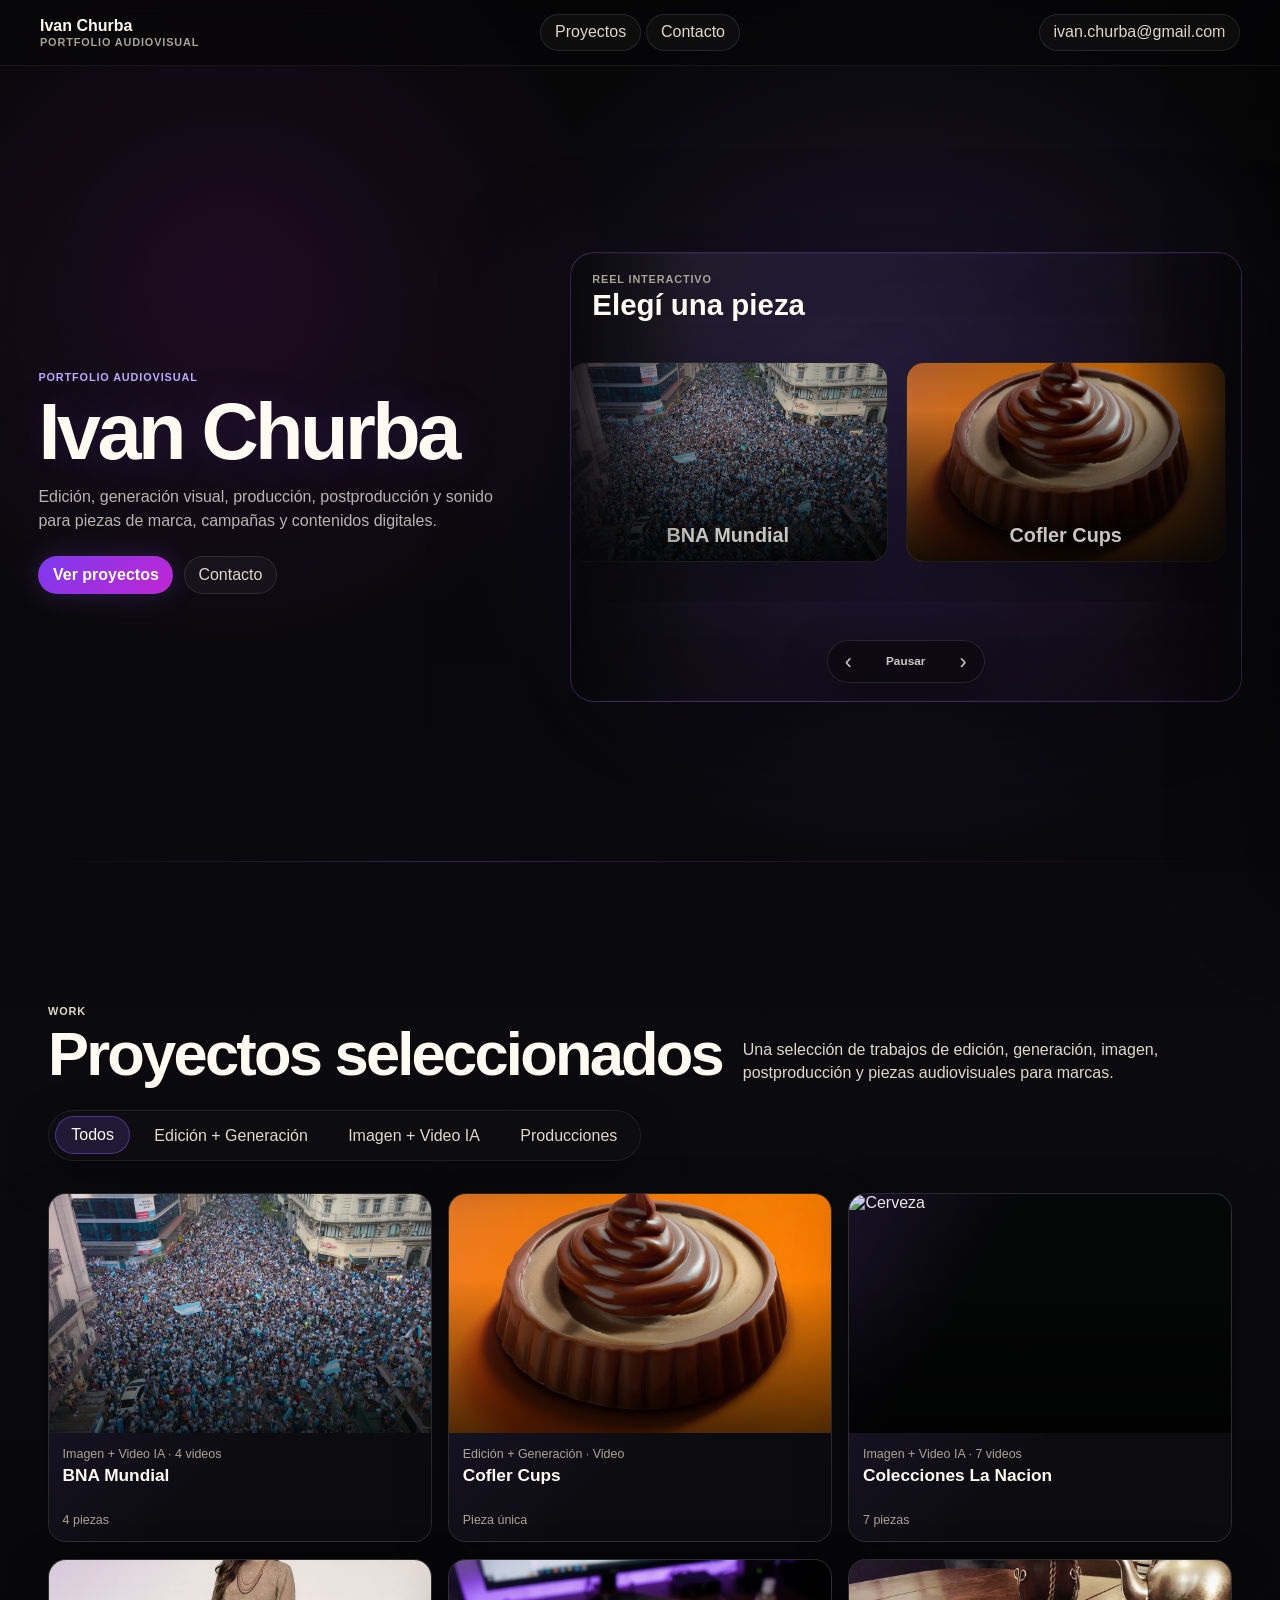
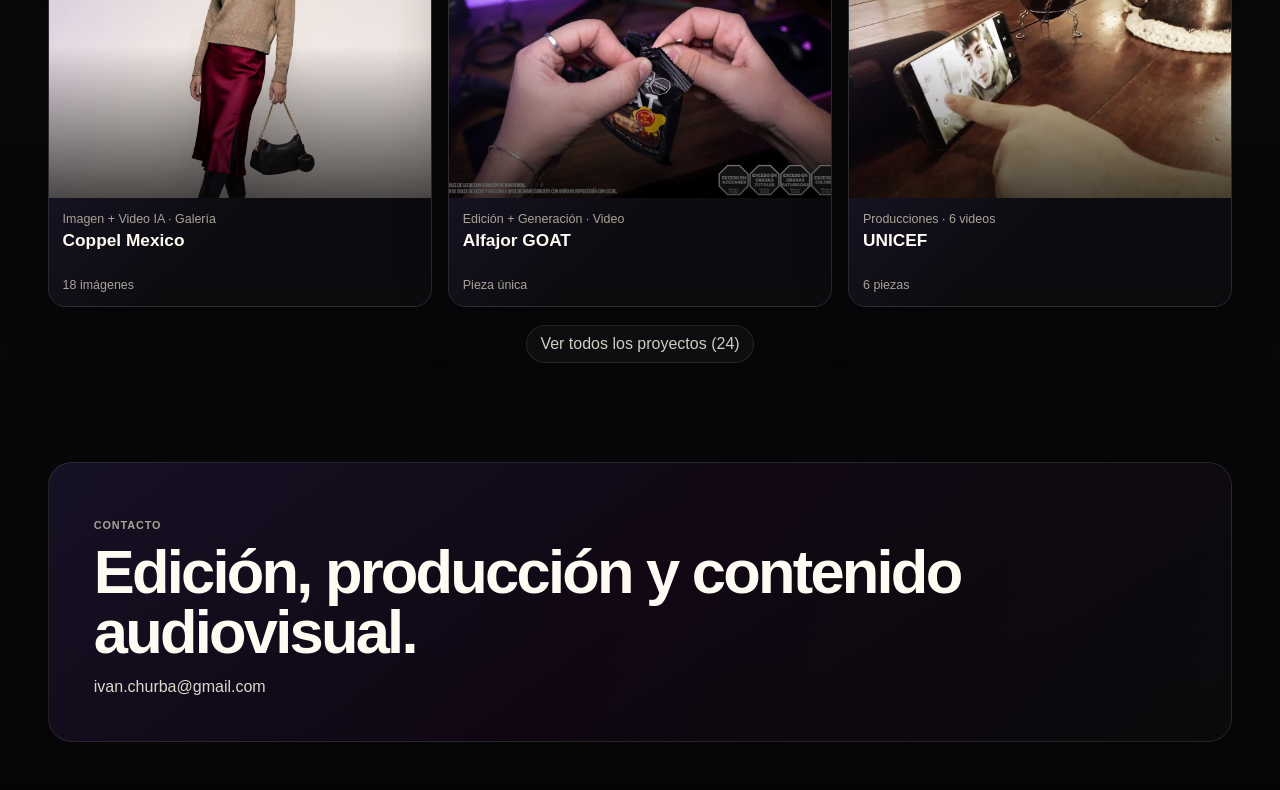
==== index.html @ 3c0e11bd "Publish redesigned portfolio v2" ====
<!doctype html>
<html lang="es">
  <head>
    <meta charset="utf-8">
    <meta name="viewport" content="width=device-width, initial-scale=1">
    <title>Ivan Churba | Portfolio Audiovisual V2</title>
    <meta name="description" content="Portfolio audiovisual de Ivan Churba: edición, generación visual, producción, postproducción, sonido y contenido para marcas.">
    <meta name="robots" content="noindex, nofollow">
    <link rel="stylesheet" href="styles.css?v=20260624-v2-published-01">
  </head>
  <body data-page="home">
    <header class="site-header home-header">
      <a class="brand" href="index.html" aria-label="Inicio">
        <span>Ivan Churba</span>
        <small>Portfolio audiovisual</small>
      </a>
      <nav class="top-nav" aria-label="Navegacion principal">
        <a href="#work">Proyectos</a>
        <a href="#contacto">Contacto</a>
      </nav>
      <a class="mail-link" href="mailto:ivan.churba@gmail.com">ivan.churba@gmail.com</a>
    </header>

    <main>
      <section class="home-hero">
        <div class="hero-copy reveal">
          <p class="eyebrow">Portfolio audiovisual</p>
          <h1>Ivan Churba</h1>
          <p class="hero-lead">Edición, generación visual, producción, postproducción y sonido para piezas de marca, campañas y contenidos digitales.</p>
          <div class="hero-actions">
            <a class="button primary" href="#work">Ver proyectos</a>
            <a class="button secondary" href="mailto:ivan.churba@gmail.com">Contacto</a>
          </div>
        </div>

        <div class="hero-montage reveal" aria-label="Reel interactivo de proyectos">
          <div class="montage-track" id="heroMontage">
            <div class="montage-viewport" aria-label="Proyectos destacados">
              <div class="montage-strip">
                <div class="montage-set">
                  <button class="montage-item" data-open-project="generacion-imagen-video-ia-bna-mundial">
                    <img class="montage-image" src="assets/posters/a-generacion-bna-bna-mundial-promo-generico-30-seg-16x9.jpg" alt="BNA Mundial" loading="eager">
                    <strong>BNA Mundial</strong>
                  </button>
                  <button class="montage-item" data-open-project="edicion-generacion-ia-cofler-cups">
                    <img class="montage-image" src="assets/posters/a-generacion-y-edicion-cofler-cups-cofler-cups-final-musica-1.jpg" alt="Cofler Cups" loading="eager">
                    <strong>Cofler Cups</strong>
                  </button>
                  <button class="montage-item" data-open-project="generacion-imagen-video-ia-colecciones-la-nacion">
                    <img class="montage-image" src="assets/posters/youtube/youtube-colecciones-la-nacion-cerveza.jpg" alt="Colecciones La Nación" loading="eager">
                    <strong>Colecciones La Nación</strong>
                  </button>
                  <button class="montage-item" data-open-project="generacion-imagen-video-ia-coppel-mexico">
                    <img class="montage-image" src="assets/media/optimized/02-generacion-imagenes-ia/coppel-mexico/webp/1-moda-joven-56-vino.webp" alt="Coppel México" loading="eager">
                    <strong>Coppel México</strong>
                  </button>
                  <button class="montage-item" data-open-project="edicion-generacion-ia-alfajor-goat">
                    <img class="montage-image" src="assets/posters/a-generacion-y-edicion-alfajor-goat-10-segundos-goat-10-seg-16-9.jpg" alt="Alfajor GOAT" loading="eager">
                    <strong>Alfajor GOAT</strong>
                  </button>
                  <button class="montage-item" data-open-project="producciones-unicef">
                    <img class="montage-image" src="assets/posters/new-projects/unicef-tiago-bhavi-1.jpg" alt="UNICEF" loading="eager">
                    <strong>UNICEF</strong>
                  </button>
                </div>
                <div class="montage-set" aria-hidden="true">
                  <button class="montage-item" data-open-project="generacion-imagen-video-ia-bna-mundial">
                    <img class="montage-image" src="assets/posters/a-generacion-bna-bna-mundial-promo-generico-30-seg-16x9.jpg" alt="BNA Mundial" loading="eager">
                    <strong>BNA Mundial</strong>
                  </button>
                  <button class="montage-item" data-open-project="edicion-generacion-ia-cofler-cups">
                    <img class="montage-image" src="assets/posters/a-generacion-y-edicion-cofler-cups-cofler-cups-final-musica-1.jpg" alt="Cofler Cups" loading="eager">
                    <strong>Cofler Cups</strong>
                  </button>
                  <button class="montage-item" data-open-project="generacion-imagen-video-ia-colecciones-la-nacion">
                    <img class="montage-image" src="assets/posters/youtube/youtube-colecciones-la-nacion-cerveza.jpg" alt="Colecciones La Nación" loading="eager">
                    <strong>Colecciones La Nación</strong>
                  </button>
                  <button class="montage-item" data-open-project="generacion-imagen-video-ia-coppel-mexico">
                    <img class="montage-image" src="assets/media/optimized/02-generacion-imagenes-ia/coppel-mexico/webp/1-moda-joven-56-vino.webp" alt="Coppel México" loading="eager">
                    <strong>Coppel México</strong>
                  </button>
                  <button class="montage-item" data-open-project="edicion-generacion-ia-alfajor-goat">
                    <img class="montage-image" src="assets/posters/a-generacion-y-edicion-alfajor-goat-10-segundos-goat-10-seg-16-9.jpg" alt="Alfajor GOAT" loading="eager">
                    <strong>Alfajor GOAT</strong>
                  </button>
                  <button class="montage-item" data-open-project="producciones-unicef">
                    <img class="montage-image" src="assets/posters/new-projects/unicef-tiago-bhavi-1.jpg" alt="UNICEF" loading="eager">
                    <strong>UNICEF</strong>
                  </button>
                </div>
              </div>
            </div>
          </div>
          <div class="montage-caption">
            <span>Reel interactivo</span>
            <strong>Elegí una pieza</strong>
          </div>
          <div class="reel-control-bar" aria-label="Controles de reel">
            <button class="reel-control reel-control-icon" type="button" data-reel-action="prev" aria-label="Proyecto anterior">‹</button>
            <button class="reel-control reel-control-toggle" type="button" data-reel-action="toggle">Pausar</button>
            <button class="reel-control reel-control-icon" type="button" data-reel-action="next" aria-label="Proyecto siguiente">›</button>
          </div>
        </div>
      </section>

      <section class="work-section" id="work">
        <div class="work-heading reveal">
          <div>
            <p class="eyebrow">Work</p>
            <h2>Proyectos seleccionados</h2>
          </div>
          <p>Una selección de trabajos de edición, generación, imagen, postproducción y piezas audiovisuales para marcas.</p>
        </div>

        <div class="work-filters reveal" id="workFilters" aria-label="Filtros de proyectos"></div>
        <div class="work-grid" id="workGrid"></div>
      </section>

      <section class="contact-section reveal" id="contacto">
        <p class="eyebrow">Contacto</p>
        <h2>Edición, producción y contenido audiovisual.</h2>
        <a href="mailto:ivan.churba@gmail.com">ivan.churba@gmail.com</a>
      </section>
    </main>

    <aside class="project-drawer" id="projectDrawer" aria-hidden="true">
      <button class="drawer-scrim" data-close-project aria-label="Cerrar detalle"></button>
      <section class="drawer-panel" role="dialog" aria-modal="true" aria-labelledby="drawerTitle">
        <button class="drawer-close" data-close-project aria-label="Cerrar">Cerrar</button>
        <div class="drawer-body" id="drawerBody"></div>
      </section>
    </aside>

    <script src="data/site-data.js?v=20260624-v2-published-01"></script>
    <script src="app.js?v=20260624-v2-published-01"></script>
  </body>
</html>
---- styles.css ----
:root {
  color-scheme: dark;
  --bg: #070808;
  --surface: #101112;
  --surface-2: #17191a;
  --ink: #f4f0e8;
  --soft: #c9c3b8;
  --muted: #85827b;
  --line: rgba(244, 240, 232, 0.12);
  --accent: var(--page-accent, #8b5cf6);
  --accent-2: #c026d3;
  --shadow: 0 22px 70px rgba(0, 0, 0, 0.35);
}

* {
  box-sizing: border-box;
}

html {
  scroll-behavior: smooth;
}

body {
  margin: 0;
  min-width: 320px;
  color: var(--ink);
  background: var(--bg);
  font-family: ui-sans-serif, -apple-system, BlinkMacSystemFont, "Inter", "Helvetica Neue", Arial, sans-serif;
  letter-spacing: 0;
}

body::before {
  content: "";
  position: fixed;
  inset: 0;
  pointer-events: none;
  background:
    linear-gradient(90deg, rgba(255,255,255,0.025) 1px, transparent 1px),
    linear-gradient(rgba(255,255,255,0.018) 1px, transparent 1px);
  background-size: 72px 72px;
  opacity: 0.45;
  mask-image: linear-gradient(180deg, #000, transparent 58%);
}

a {
  color: inherit;
  text-decoration: none;
}

button {
  color: inherit;
  font: inherit;
}

.site-header {
  position: sticky;
  top: 0;
  z-index: 20;
  display: grid;
  grid-template-columns: minmax(10rem, 1fr) auto auto;
  gap: 1rem;
  align-items: center;
  padding: 0.85rem clamp(1rem, 4vw, 2.5rem);
  border-bottom: 1px solid var(--line);
  background: rgba(7, 8, 8, 0.86);
  backdrop-filter: blur(18px);
}

.brand {
  display: grid;
  gap: 0.08rem;
}

.brand span {
  font-size: 1rem;
  font-weight: 750;
}

.brand small,
.eyebrow {
  color: var(--muted);
  font-size: 0.68rem;
  font-weight: 750;
  letter-spacing: 0.08em;
  text-transform: uppercase;
}

.top-nav {
  display: flex;
  gap: 0.35rem;
}

.top-nav a,
.mail-link,
.button,
.text-button,
.carousel-nav,
.carousel-fullscreen {
  min-height: 2.25rem;
  display: inline-flex;
  align-items: center;
  justify-content: center;
  border: 1px solid var(--line);
  border-radius: 999px;
  padding: 0.55rem 0.85rem;
  color: var(--soft);
  background: rgba(255,255,255,0.025);
  cursor: pointer;
  transition: transform 180ms ease, border-color 180ms ease, color 180ms ease, background 180ms ease;
}

.top-nav a:hover,
.top-nav a[aria-current="page"],
.mail-link:hover,
.button:hover,
.text-button:hover,
.carousel-nav:hover,
.carousel-fullscreen:hover {
  transform: translateY(-1px);
  color: var(--ink);
  border-color: color-mix(in srgb, var(--accent), white 8%);
  background: rgba(255,255,255,0.06);
}

.button.primary {
  color: #07100d;
  border-color: transparent;
  background: var(--accent);
  font-weight: 800;
}

.text-button.muted {
  color: var(--muted);
}

.landing {
  display: grid;
  grid-template-columns: minmax(18rem, 0.72fr) minmax(20rem, 1fr);
  gap: 1rem;
  padding: clamp(1rem, 3vw, 2.25rem) clamp(1rem, 4vw, 2.5rem);
}

.landing-copy,
.reel-card {
  border: 1px solid var(--line);
  border-radius: 8px;
  background: rgba(16, 17, 18, 0.88);
  box-shadow: var(--shadow);
}

.landing-copy {
  display: grid;
  align-content: center;
  min-height: 21rem;
  padding: clamp(1.2rem, 3vw, 2rem);
}

.landing h1 {
  margin: 0.25rem 0 0.7rem;
  font-size: clamp(2rem, 3.6vw, 3.55rem);
  line-height: 1;
  font-weight: 820;
}

.lead {
  max-width: 28rem;
  margin: 0;
  color: var(--soft);
  font-size: 1.02rem;
  line-height: 1.5;
}

.landing-actions {
  display: flex;
  flex-wrap: wrap;
  gap: 0.6rem;
  margin-top: 1.35rem;
}

.reel-card {
  overflow: hidden;
}

.reel-placeholder {
  position: relative;
  min-height: 17rem;
  display: grid;
  place-items: center;
  background:
    linear-gradient(135deg, rgba(139,92,246,0.18), transparent 42%),
    linear-gradient(315deg, rgba(255,255,255,0.08), transparent 48%),
    #0d0f0f;
}

.reel-placeholder::after {
  content: "";
  width: 4.8rem;
  height: 4.8rem;
  border: 1px solid rgba(244,240,232,0.28);
  border-radius: 999px;
}

.reel-placeholder span,
.reel-placeholder strong {
  position: absolute;
  z-index: 1;
}

.reel-placeholder span {
  top: 1rem;
  left: 1rem;
  color: var(--muted);
  font-size: 0.72rem;
  font-weight: 800;
  text-transform: uppercase;
}

.reel-placeholder strong {
  left: 1rem;
  bottom: 1rem;
  font-size: clamp(1.35rem, 2.4vw, 2rem);
}

.reel-card p {
  margin: 0;
  padding: 0.9rem 1rem;
  color: var(--soft);
  line-height: 1.45;
}

.section-band,
.section-page {
  padding: clamp(1rem, 3vw, 2.5rem) clamp(1rem, 4vw, 2.5rem);
}

.section-intro,
.section-hero,
.gallery-hero {
  display: grid;
  grid-template-columns: minmax(0, 0.75fr) minmax(16rem, 0.45fr);
  gap: 1.2rem;
  align-items: end;
  margin-bottom: 1rem;
}

.section-intro h2,
.section-hero h1,
.gallery-hero h1 {
  margin: 0.2rem 0 0;
  font-size: clamp(1.55rem, 2.4vw, 2.35rem);
  line-height: 1;
  font-weight: 780;
}

.section-hero p,
.gallery-hero p {
  color: var(--soft);
  line-height: 1.45;
}

.section-cards {
  display: grid;
  grid-template-columns: repeat(2, minmax(0, 1fr));
  gap: 0.9rem;
}

.section-card {
  min-height: 15rem;
  height: clamp(15rem, 21vw, 17.5rem);
  display: grid;
  grid-template-columns: minmax(13rem, 0.48fr) minmax(0, 0.52fr);
  border: 1px solid var(--line);
  border-radius: 8px;
  overflow: hidden;
  background: var(--surface);
  box-shadow: var(--shadow);
  transition: transform 220ms ease, border-color 220ms ease;
}

.section-card:hover {
  transform: translateY(-4px);
  border-color: var(--accent);
}

.section-thumb {
  position: relative;
  min-height: 100%;
  overflow: hidden;
  background: var(--surface-2);
}

.section-thumb::after,
.project-cover::after {
  content: "";
  position: absolute;
  inset: 0;
  pointer-events: none;
  background: linear-gradient(90deg, transparent 60%, rgba(0,0,0,0.35));
}

.section-media,
.project-media,
.gallery-image,
.carousel-image,
.video-poster-image {
  width: 100%;
  height: 100%;
  display: block;
  object-fit: cover;
}

.section-card-copy {
  display: grid;
  align-content: center;
  gap: 0.65rem;
  min-width: 0;
  padding: clamp(1rem, 2.4vw, 1.65rem);
}

.section-card h3 {
  margin: 0;
  font-size: clamp(1.12rem, 1.7vw, 1.72rem);
  line-height: 1.08;
  font-weight: 780;
}

.section-card-copy span,
.projects-toolbar {
  color: var(--muted);
}

.back-link {
  display: inline-flex;
  margin-bottom: 1.3rem;
  color: var(--muted);
}

.back-link:hover {
  color: var(--ink);
}

.projects-grid {
  display: grid;
  grid-template-columns: repeat(auto-fit, minmax(28rem, 1fr));
  gap: 0.9rem;
}

.project-card {
  border: 1px solid var(--line);
  border-radius: 8px;
  overflow: hidden;
  background: rgba(16,17,18,0.92);
  transition: transform 220ms ease, border-color 220ms ease;
}

.project-card:hover,
.project-card.is-open {
  transform: translateY(-3px);
  border-color: var(--accent);
}

.project-cover {
  position: relative;
  width: 100%;
  aspect-ratio: 16 / 9;
  display: block;
  border: 0;
  padding: 0;
  overflow: hidden;
  background: #050606;
}

.video-cover::after {
  display: none;
}

.video-poster,
.project-video-poster,
.piece-video-poster,
.drawer-video-poster {
  position: relative;
  width: 100%;
  height: 100%;
  display: block;
  border: 0;
  padding: 0;
  overflow: hidden;
  background: #050606;
  cursor: pointer;
}

.drawer-video-poster.is-pending {
  cursor: default;
}

.video-poster::after,
.project-video-poster::after,
.piece-video-poster::after,
.drawer-video-poster::after {
  content: "";
  position: absolute;
  inset: 0;
  background: linear-gradient(180deg, transparent 42%, rgba(0,0,0,0.42));
  opacity: 0.78;
  transition: opacity 180ms ease;
}

.video-poster:hover::after,
.project-video-poster:hover::after,
.piece-video-poster:hover::after,
.drawer-video-poster:hover::after {
  opacity: 0.38;
}

.video-poster:hover .inline-play,
.project-video-poster:hover .inline-play,
.piece-video-poster:hover .inline-play,
.drawer-video-poster:hover .inline-play {
  transform: translate(-50%, -50%) scale(1.06);
  border-color: var(--accent);
}

.video-poster.is-pending,
.project-video-poster.is-pending,
.piece-video-poster.is-pending,
.drawer-video-poster.is-pending {
  cursor: default;
}

.video-poster.is-pending .inline-play,
.project-video-poster.is-pending .inline-play,
.piece-video-poster.is-pending .inline-play,
.drawer-video-poster.is-pending .inline-play {
  width: auto;
  min-width: 8.5rem;
  height: auto;
  padding: 0.72rem 1rem;
  border-color: rgba(139,92,246,0.58);
  background: rgba(18,12,30,0.78);
  color: var(--ink);
  font-size: 0.78rem;
  letter-spacing: 0;
}

.inline-play {
  position: absolute;
  left: 50%;
  top: 50%;
  z-index: 2;
  transform: translate(-50%, -50%);
  display: inline-flex;
  width: 4.2rem;
  height: 4.2rem;
  align-items: center;
  justify-content: center;
  border: 1px solid rgba(244,240,232,0.34);
  border-radius: 999px;
  color: var(--ink);
  background: rgba(0,0,0,0.48);
  font-size: 0.78rem;
  font-weight: 800;
  text-transform: uppercase;
}

.loaded-video {
  width: 100%;
  height: 100%;
  display: block;
  object-fit: contain;
  background: #050606;
}

.youtube-embed {
  position: relative;
  width: 100%;
  height: 100%;
  min-height: inherit;
  background: #050606;
}

.youtube-frame {
  width: 100%;
  height: 100%;
  display: block;
  border: 0;
  background: #050606;
}

.youtube-fallback {
  position: absolute;
  right: 0.75rem;
  bottom: 0.75rem;
  z-index: 2;
  display: inline-flex;
  align-items: center;
  justify-content: center;
  min-height: 2.35rem;
  padding: 0 0.85rem;
  border: 1px solid rgba(255, 255, 255, 0.22);
  border-radius: 999px;
  background: rgba(5, 6, 6, 0.74);
  color: var(--ink);
  font-size: 0.78rem;
  font-weight: 800;
  text-decoration: none;
  backdrop-filter: blur(12px);
  transition: transform 180ms ease, border-color 180ms ease, background 180ms ease;
}

.youtube-fallback:hover {
  transform: translateY(-1px);
  border-color: var(--accent);
  background: rgba(5, 6, 6, 0.9);
}

.project-content {
  display: grid;
  gap: 0.55rem;
  padding: 1rem;
}

.project-content h2 {
  margin: 0;
  font-size: clamp(1.2rem, 1.8vw, 1.65rem);
  line-height: 1.06;
  font-weight: 760;
}

.project-content p {
  margin: 0;
  color: var(--soft);
  line-height: 1.42;
}

.project-actions {
  display: flex;
  flex-wrap: wrap;
  gap: 0.55rem;
  align-items: center;
  margin-top: 0.2rem;
}

.micro-meta {
  color: var(--muted);
  font-size: 0.9rem;
}

.play-badge {
  position: absolute;
  right: 0.8rem;
  bottom: 0.8rem;
  z-index: 2;
  border: 1px solid rgba(244,240,232,0.22);
  border-radius: 999px;
  padding: 0.5rem 0.7rem;
  color: var(--ink);
  background: rgba(0,0,0,0.56);
}

.pieces-panel {
  border-top: 1px solid var(--line);
  padding: 0.75rem;
  animation: panelIn 220ms ease both;
}

.pieces-panel ul {
  display: grid;
  gap: 0.75rem;
  margin: 0;
  padding: 0;
  list-style: none;
}

.piece-row {
  display: grid;
  grid-template-columns: minmax(14rem, 0.7fr) minmax(0, 1fr);
  gap: 0.85rem;
  align-items: center;
  border: 1px solid rgba(244,240,232,0.09);
  border-radius: 8px;
  padding: 0.65rem;
  background: rgba(255,255,255,0.025);
}

.piece-video-wrap {
  aspect-ratio: 16 / 9;
  overflow: hidden;
  border-radius: 6px;
  background: #050606;
}

.piece-copy strong,
.piece-copy span {
  display: block;
}

.piece-copy span {
  color: var(--muted);
  margin-top: 0.2rem;
  font-size: 0.84rem;
}

.media-placeholder {
  width: 100%;
  height: 100%;
  display: grid;
  place-items: center;
  background: #151718;
}

.media-placeholder span {
  color: var(--muted);
}

.gallery-tools {
  display: flex;
  gap: 0.5rem;
  margin-bottom: 1rem;
}

.gallery-grid {
  display: grid;
  grid-template-columns: repeat(auto-fit, minmax(14rem, 1fr));
  gap: 0.85rem;
}

.gallery-tile {
  min-height: 17rem;
  display: grid;
  align-content: end;
  border: 1px solid var(--line);
  border-radius: 8px;
  padding: 0;
  overflow: hidden;
  position: relative;
  background: var(--surface-2);
  cursor: pointer;
}

.gallery-tile img,
.gallery-tile .media-placeholder {
  position: absolute;
  inset: 0;
}

.gallery-tile span {
  position: relative;
  z-index: 1;
  display: block;
  padding: 0.75rem;
  color: var(--ink);
  text-align: left;
  font-weight: 760;
  background: linear-gradient(180deg, transparent, rgba(0,0,0,0.76));
}

.carousel-view {
  display: grid;
  grid-template-columns: auto minmax(0, 1fr) auto;
  gap: 0.75rem;
  align-items: center;
}

.carousel-fullscreen {
  grid-column: 2;
  justify-self: center;
}

.carousel-view.is-fallback-fullscreen {
  position: fixed;
  inset: 0;
  z-index: 50;
  display: grid;
  grid-template-columns: auto minmax(0, 1fr) auto;
  align-items: center;
  gap: 0.7rem;
  padding: clamp(0.8rem, 2vw, 1.4rem);
  background: rgba(7, 8, 8, 0.96);
}

.carousel-view.is-fallback-fullscreen .carousel-frame {
  max-height: calc(100vh - 2rem);
  min-height: 0;
  align-self: stretch;
}

.carousel-view.is-fallback-fullscreen .carousel-image {
  max-height: calc(100vh - 5.5rem);
  object-fit: contain;
}

.carousel-view.is-fallback-fullscreen .carousel-fullscreen {
  position: fixed;
  right: 1rem;
  top: 1rem;
  z-index: 51;
}

.carousel-frame {
  margin: 0;
  border: 1px solid var(--line);
  border-radius: 8px;
  overflow: hidden;
  background: #050606;
}

.carousel-image {
  max-height: 72vh;
  object-fit: contain;
  background: #050606;
}

.carousel-frame:fullscreen {
  display: grid;
  align-content: center;
  padding: 1rem;
  background: #070808;
}

.carousel-frame:fullscreen .carousel-image {
  max-height: calc(100vh - 5rem);
  object-fit: contain;
}

.carousel-frame figcaption {
  display: flex;
  justify-content: space-between;
  gap: 1rem;
  padding: 0.8rem;
  color: var(--soft);
}

.carousel-frame figcaption span:last-child {
  color: var(--muted);
}

.carousel-frame:fullscreen {
  width: 100vw;
  height: 100vh;
  display: grid;
  grid-template-rows: minmax(0, 1fr) auto;
}

.carousel-frame:fullscreen .carousel-image {
  width: 100%;
  height: 100%;
  max-height: none;
}

.reveal {
  opacity: 0;
  transform: translateY(12px);
}

.reveal.is-visible {
  opacity: 1;
  transform: translateY(0);
  transition: opacity 460ms ease, transform 460ms ease;
}

@keyframes panelIn {
  from { opacity: 0; transform: translateY(-6px); }
  to { opacity: 1; transform: translateY(0); }
}

@media (max-width: 920px) {
  .site-header {
    grid-template-columns: 1fr auto;
  }

  .top-nav {
    grid-column: 1 / -1;
    overflow-x: auto;
  }

  .landing,
  .section-hero,
  .gallery-hero,
  .section-intro,
  .carousel-view {
    grid-template-columns: 1fr;
  }

  .section-cards {
    grid-template-columns: 1fr;
  }

  .section-card {
    min-height: 13.5rem;
  }

  .projects-grid {
    grid-template-columns: 1fr;
  }

  .carousel-fullscreen {
    grid-column: 1;
  }
}

@media (max-width: 560px) {
  .site-header,
  .landing,
  .section-band,
  .section-page {
    padding-inline: 0.85rem;
  }

  .mail-link,
  .button,
  .text-button {
    width: 100%;
  }

  .landing h1 {
    font-size: clamp(2rem, 10vw, 3rem);
  }

  .section-card {
    grid-template-columns: 1fr;
  }

  .section-thumb {
    min-height: 10rem;
  }

  .piece-row {
    grid-template-columns: 1fr;
  }
}

/* Cinematic one-page home */
body[data-page="home"] {
  --bg: #090a0a;
  --surface: #111313;
  --surface-2: #191b1b;
  --ink: #fffaf2;
  --soft: #ded8cc;
  --muted: #aaa397;
  --line: rgba(246, 242, 234, 0.105);
  --accent: #8b5cf6;
  --accent-2: #c026d3;
  background:
    radial-gradient(circle at 82% 8%, rgba(139, 92, 246, 0.2), transparent 28rem),
    radial-gradient(circle at 12% 24%, rgba(192, 38, 211, 0.12), transparent 24rem),
    radial-gradient(circle at 52% 86%, rgba(255, 250, 242, 0.045), transparent 22rem),
    #090a0a;
}

body[data-page="home"]::before {
  opacity: 0.18;
  mask-image: linear-gradient(180deg, #000, transparent 72%);
}

body.drawer-open {
  overflow: hidden;
}

.home-header {
  grid-template-columns: minmax(10rem, 1fr) auto minmax(10rem, 1fr);
  border-bottom-color: rgba(246, 242, 234, 0.08);
  background: rgba(9, 10, 10, 0.76);
}

.home-header .mail-link {
  justify-self: end;
}

.home-hero {
  position: relative;
  min-height: calc(100svh - 4.2rem);
  display: grid;
  grid-template-columns: minmax(18rem, 0.42fr) minmax(32rem, 0.58fr);
  gap: clamp(1.5rem, 4vw, 4rem);
  align-items: center;
  padding: clamp(1.2rem, 3vw, 2.2rem) clamp(1rem, 3vw, 2.6rem) clamp(1.5rem, 3.2vw, 2.6rem);
}

.home-hero::before {
  content: "";
  position: absolute;
  inset: 4.2rem 0 auto;
  height: 1px;
  background: linear-gradient(90deg, transparent, rgba(139, 92, 246, 0.55), rgba(192, 38, 211, 0.28), transparent);
}

.hero-copy {
  max-width: 35rem;
}

.hero-copy h1 {
  margin: 0.35rem 0 0.85rem;
  font-size: clamp(2.25rem, 5.4vw, 5.25rem);
  line-height: 0.95;
  font-weight: 820;
  color: var(--ink);
  text-shadow: 0 0 44px rgba(139, 92, 246, 0.18);
}

.hero-lead {
  max-width: 31rem;
  margin: 0;
  color: var(--soft);
  font-size: clamp(1rem, 1.45vw, 1.22rem);
  line-height: 1.48;
}

.hero-actions {
  display: flex;
  flex-wrap: wrap;
  gap: 0.65rem;
  margin-top: 1.5rem;
}

.hero-montage {
  position: relative;
  height: clamp(27rem, 58vh, 40rem);
  min-height: 0;
  border: 1px solid rgba(139, 92, 246, 0.22);
  border-radius: 18px;
  overflow: hidden;
  background:
    radial-gradient(circle at 50% 42%, rgba(139,92,246,0.18), transparent 21rem),
    radial-gradient(circle at 72% 36%, rgba(192,38,211,0.14), transparent 17rem),
    linear-gradient(180deg, rgba(255,255,255,0.055), rgba(255,255,255,0.018));
  box-shadow: 0 28px 90px rgba(0, 0, 0, 0.5), inset 0 0 80px rgba(139,92,246,0.06);
  perspective: 1400px;
  touch-action: pan-y;
}

.hero-montage::before,
.hero-montage::after {
  content: "";
  position: absolute;
  inset: 0;
  z-index: 2;
  pointer-events: none;
}

.hero-montage::before {
  background:
    linear-gradient(90deg, rgba(9,10,10,0.66), transparent 24%, transparent 76%, rgba(9,10,10,0.7)),
    linear-gradient(180deg, rgba(9,10,10,0.2), transparent 18%, transparent 72%, rgba(9,10,10,0.52));
}

.hero-montage::after {
  border: 1px solid rgba(255,255,255,0.04);
  border-radius: inherit;
}

.montage-track {
  position: absolute;
  inset: 3.2rem 4.8rem 4.75rem;
  transform-style: preserve-3d;
}

.montage-item {
  position: absolute;
  left: 50%;
  top: 50%;
  width: clamp(19rem, 34vw, 31rem);
  aspect-ratio: 16 / 10;
  min-width: 0;
  border: 1px solid rgba(246, 242, 234, 0.13);
  border-radius: 12px;
  padding: 0;
  overflow: hidden;
  background: var(--surface-2);
  cursor: pointer;
  opacity: 0;
  pointer-events: none;
  box-shadow: 0 22px 62px rgba(0,0,0,0.42);
  transform: translate(-50%, -50%) scale(0.68);
  transition: opacity 420ms ease, transform 520ms cubic-bezier(.2,.8,.2,1), border-color 220ms ease, box-shadow 220ms ease, filter 220ms ease;
}

.montage-item.is-active {
  z-index: 8;
  border-color: rgba(139, 92, 246, 0.78);
  opacity: 1;
  pointer-events: auto;
  transform: translate(-50%, -50%) translateZ(5rem) scale(1);
  box-shadow: 0 34px 92px rgba(0,0,0,0.56), 0 0 54px rgba(139,92,246,0.28);
}

.montage-item.is-prev,
.montage-item.is-next {
  z-index: 5;
  opacity: 0.48;
  pointer-events: auto;
  filter: saturate(0.78) brightness(0.72);
}

.montage-item.is-prev {
  transform: translate(-50%, -50%) translateX(-58%) translateZ(-5rem) rotateY(7deg) scale(0.72);
}

.montage-item.is-next {
  transform: translate(-50%, -50%) translateX(58%) translateZ(-5rem) rotateY(-7deg) scale(0.72);
}

.montage-item.is-hidden {
  opacity: 0;
  pointer-events: none;
  transform: translate(-50%, -50%) scale(0.58);
}

.montage-item:hover {
  z-index: 10;
  opacity: 1;
  border-color: rgba(192, 38, 211, 0.68);
  filter: saturate(1.08);
}

.montage-image {
  width: 100%;
  height: 100%;
  display: block;
  object-fit: cover;
  filter: saturate(0.98) contrast(1.04);
}

.montage-item span {
  position: absolute;
  left: 0.85rem;
  right: 0.85rem;
  bottom: 0.85rem;
  z-index: 1;
  color: var(--ink);
  font-size: clamp(0.88rem, 1.1vw, 1.08rem);
  font-weight: 760;
  line-height: 1.05;
  text-align: left;
  text-shadow: 0 1px 18px rgba(0,0,0,0.72);
}

.montage-item::after {
  content: "";
  position: absolute;
  inset: 0;
  background: linear-gradient(180deg, transparent 48%, rgba(0,0,0,0.74));
}

.montage-caption {
  position: absolute;
  left: 1.2rem;
  top: 1.1rem;
  z-index: 3;
  display: flex;
  width: auto;
  flex-direction: column;
  align-items: start;
  justify-content: start;
  gap: 0.35rem;
  color: var(--soft);
}

.montage-caption span {
  color: var(--muted);
  font-size: 0.68rem;
  font-weight: 800;
  letter-spacing: 0.08em;
  text-transform: uppercase;
}

.montage-caption strong {
  color: var(--ink);
  font-size: clamp(1rem, 1.2vw, 1.2rem);
  line-height: 1.05;
}

.reel-controls {
  position: absolute;
  inset: 0;
  z-index: 5;
  display: flex;
  align-items: center;
  justify-content: space-between;
  pointer-events: none;
}

.reel-controls button {
  min-height: 2.55rem;
  border: 1px solid rgba(255,250,242,0.14);
  border-radius: 999px;
  padding: 0 1rem;
  color: var(--soft);
  background: rgba(9,10,10,0.62);
  backdrop-filter: blur(14px);
  cursor: pointer;
  pointer-events: auto;
  transition: transform 180ms ease, border-color 180ms ease, color 180ms ease, background 180ms ease;
}

.reel-controls [data-reel-action="toggle"] {
  position: absolute;
  right: 1.15rem;
  bottom: 1rem;
  transform: none;
  min-height: 2.15rem;
  padding: 0 0.85rem;
  font-size: 0.82rem;
}

.reel-arrow {
  position: absolute;
  top: 50%;
  width: 2.8rem;
  min-width: 2.8rem;
  padding: 0;
  overflow: hidden;
  text-indent: -999px;
  transform: translateY(-50%);
}

.reel-arrow::before {
  content: "";
  position: absolute;
  inset: 0;
  display: grid;
  place-items: center;
  text-indent: 0;
  font-size: 1.3rem;
  line-height: 1;
}

.reel-arrow-prev {
  left: 1rem;
}

.reel-arrow-prev::before {
  content: "<";
}

.reel-arrow-next {
  right: 1rem;
}

.reel-arrow-next::before {
  content: ">";
}

.reel-controls button:hover {
  color: var(--ink);
  border-color: rgba(139,92,246,0.66);
  background: rgba(139,92,246,0.13);
}

.reel-arrow:hover {
  transform: translateY(-50%) scale(1.04);
}

.reel-controls [data-reel-action="toggle"]:hover {
  transform: translateY(-1px);
}

.work-section {
  padding: clamp(1.4rem, 4vw, 3.4rem) clamp(1rem, 4vw, 3rem);
}

.work-heading {
  display: grid;
  grid-template-columns: minmax(0, 0.72fr) minmax(16rem, 0.42fr);
  gap: 1.2rem;
  align-items: end;
  margin-bottom: 1.15rem;
}

.work-heading h2,
.contact-section h2 {
  margin: 0.25rem 0 0;
  font-size: clamp(1.8rem, 3.4vw, 3.6rem);
  line-height: 0.98;
  font-weight: 780;
}

.work-heading p {
  margin: 0;
  color: var(--soft);
  line-height: 1.45;
}

.work-filters {
  position: sticky;
  top: 4rem;
  z-index: 12;
  display: flex;
  gap: 0.5rem;
  margin-bottom: 1rem;
  padding: 0.65rem 0;
  overflow-x: auto;
  background: linear-gradient(180deg, rgba(9,10,10,0.96), rgba(9,10,10,0.76));
  backdrop-filter: blur(16px);
}

.filter-chip {
  min-height: 2.35rem;
  display: inline-flex;
  align-items: center;
  justify-content: center;
  flex: 0 0 auto;
  border: 1px solid var(--line);
  border-radius: 999px;
  padding: 0.55rem 0.95rem;
  color: var(--soft);
  background: rgba(255,255,255,0.025);
  cursor: pointer;
  transition: transform 180ms ease, border-color 180ms ease, background 180ms ease, color 180ms ease;
}

.filter-chip:hover,
.filter-chip.is-active {
  transform: translateY(-1px);
  color: var(--ink);
  border-color: rgba(139, 92, 246, 0.66);
  background: rgba(139, 92, 246, 0.12);
}

.work-grid {
  display: grid;
  grid-template-columns: repeat(3, minmax(0, 1fr));
  gap: 0.85rem;
  align-items: stretch;
}

.work-toggle {
  display: flex;
  justify-content: center;
  margin-top: 1.15rem;
}

.work-card {
  position: relative;
  min-width: 0;
  display: grid;
  grid-template-rows: auto 6.75rem;
  border: 1px solid rgba(246, 242, 234, 0.1);
  border-radius: 8px;
  padding: 0;
  overflow: hidden;
  color: inherit;
  text-align: left;
  background:
    linear-gradient(180deg, rgba(255,255,255,0.035), rgba(255,255,255,0.012)),
    rgba(17, 19, 19, 0.86);
  cursor: pointer;
  box-shadow: 0 18px 56px rgba(0,0,0,0.24);
  isolation: isolate;
  transition: transform 220ms ease, border-color 220ms ease, background 220ms ease, box-shadow 220ms ease;
  transition-delay: var(--delay, 0ms);
}

.work-card::before {
  content: "";
  position: absolute;
  inset: 0;
  z-index: 1;
  pointer-events: none;
  background: linear-gradient(115deg, transparent 0 34%, rgba(139, 92, 246, 0.18) 45%, rgba(192, 38, 211, 0.12) 52%, transparent 62% 100%);
  opacity: 0;
  transform: translateX(-45%);
  transition: opacity 220ms ease, transform 520ms ease;
}

.work-card:hover {
  transform: translateY(-6px);
  border-color: var(--accent);
  background: rgba(24, 27, 27, 0.94);
  box-shadow: 0 24px 76px rgba(0,0,0,0.36), 0 0 34px rgba(139,92,246,0.12);
}

.work-card:hover::before {
  opacity: 1;
  transform: translateX(45%);
}

.work-thumb {
  position: relative;
  aspect-ratio: 16 / 10;
  display: block;
  overflow: hidden;
  background: #050606;
}

.work-thumb::after {
  content: "";
  position: absolute;
  inset: 0;
  background: linear-gradient(180deg, transparent 48%, rgba(0,0,0,0.3));
  opacity: 0;
  transition: opacity 220ms ease;
}

.work-card:hover .work-thumb::after {
  opacity: 1;
}

.work-image {
  width: 100%;
  height: 100%;
  display: block;
  object-fit: cover;
  transition: transform 450ms ease, filter 220ms ease;
}

.work-card:hover .work-image {
  transform: scale(1.055);
  filter: saturate(1.08) contrast(1.04);
}

.work-hover-label {
  position: absolute;
  right: 0.75rem;
  bottom: 0.75rem;
  z-index: 3;
  border: 1px solid rgba(255, 250, 242, 0.2);
  border-radius: 999px;
  padding: 0.48rem 0.72rem;
  color: var(--ink);
  font-size: 0.76rem;
  background: rgba(9, 10, 10, 0.76);
  backdrop-filter: blur(12px);
  opacity: 0.72;
  transform: translateY(0);
  transition: opacity 180ms ease, transform 180ms ease, border-color 180ms ease;
}

.work-card:hover .work-hover-label {
  opacity: 1;
  transform: translateY(0);
  border-color: rgba(139, 92, 246, 0.58);
}

.work-card-copy {
  display: grid;
  grid-template-rows: auto minmax(0, 1fr) auto;
  gap: 0.34rem;
  padding: 0.85rem;
  min-height: 6.75rem;
}

.work-card-copy strong {
  font-size: clamp(1.02rem, 1.4vw, 1.22rem);
  line-height: 1.08;
  display: -webkit-box;
  overflow: hidden;
  -webkit-box-orient: vertical;
  -webkit-line-clamp: 2;
}

.work-card-copy span:last-child,
.work-meta {
  color: var(--muted);
  font-size: 0.78rem;
}

.work-meta {
  overflow: hidden;
  text-overflow: ellipsis;
  white-space: nowrap;
}

.contact-section {
  margin: clamp(1rem, 4vw, 3rem);
  padding: clamp(1.2rem, 4vw, 2.8rem);
  border: 1px solid var(--line);
  border-radius: 8px;
  background: linear-gradient(135deg, rgba(139,92,246,0.12), rgba(192,38,211,0.06), rgba(255,255,255,0.025));
}

.contact-section a {
  display: inline-flex;
  margin-top: 1rem;
  color: var(--soft);
}

.contact-section a:hover {
  color: var(--ink);
}

.project-drawer {
  position: fixed;
  inset: 0;
  z-index: 60;
  pointer-events: none;
}

.project-drawer.is-open {
  pointer-events: auto;
}

.drawer-scrim {
  position: absolute;
  inset: 0;
  border: 0;
  padding: 0;
  background: rgba(0,0,0,0);
  cursor: pointer;
  transition: background 220ms ease;
}

.project-drawer.is-open .drawer-scrim {
  background: rgba(0,0,0,0.58);
}

.drawer-panel {
  position: absolute;
  top: 0;
  right: 0;
  width: min(64rem, 62vw);
  height: 100%;
  display: grid;
  grid-template-rows: auto minmax(0, 1fr);
  border-left: 1px solid var(--line);
  background: rgba(12, 13, 13, 0.97);
  box-shadow: -32px 0 90px rgba(0,0,0,0.46);
  transform: translateX(102%);
  transition: transform 260ms ease;
  backdrop-filter: blur(18px);
}

.project-drawer.is-open .drawer-panel {
  transform: translateX(0);
}

.drawer-close {
  justify-self: end;
  margin: 1rem 1rem 0;
  min-height: 2.35rem;
  border: 1px solid var(--line);
  border-radius: 999px;
  padding: 0 0.85rem;
  color: var(--soft);
  background: rgba(255,255,255,0.035);
  cursor: pointer;
}

.drawer-close:hover {
  color: var(--ink);
  border-color: rgba(139, 92, 246, 0.62);
}

.drawer-body {
  min-height: 0;
  display: grid;
  gap: 1rem;
  align-content: start;
  padding: clamp(1rem, 2vw, 1.35rem);
  overflow: auto;
}

.drawer-heading {
  display: grid;
  gap: 0.55rem;
}

.drawer-heading h2 {
  margin: 0;
  font-size: clamp(1.55rem, 3vw, 2.65rem);
  line-height: 0.98;
}

.drawer-heading p {
  margin: 0;
  color: var(--soft);
  line-height: 1.45;
}

.drawer-role {
  display: grid;
  gap: 0.3rem;
  border: 1px solid rgba(139,92,246,0.24);
  border-radius: 8px;
  padding: 0.75rem;
  background: linear-gradient(135deg, rgba(139,92,246,0.12), rgba(192,38,211,0.055));
}

.drawer-role span {
  color: var(--muted);
  font-size: 0.68rem;
  font-weight: 800;
  letter-spacing: 0.08em;
  text-transform: uppercase;
}

.drawer-role strong {
  color: var(--ink);
  font-size: 0.95rem;
  line-height: 1.25;
}

.drawer-media {
  display: grid;
  gap: 0.75rem;
}

.drawer-media.is-switching {
  opacity: 0;
  transform: translateY(0.45rem);
  transition: opacity 130ms ease, transform 130ms ease;
}

.drawer-video-frame {
  aspect-ratio: 16 / 9;
  overflow: hidden;
  border: 1px solid var(--line);
  border-radius: 8px;
  background: #050606;
  min-height: 16rem;
}

.drawer-video-poster {
  position: relative;
  width: 100%;
  height: 100%;
  display: block;
  border: 0;
  padding: 0;
  overflow: hidden;
  background: #050606;
  cursor: pointer;
}

.drawer-video-poster::after {
  content: "";
  position: absolute;
  inset: 0;
  background: linear-gradient(180deg, transparent 48%, rgba(0,0,0,0.46));
}

.drawer-piece-meta {
  display: flex;
  justify-content: space-between;
  gap: 1rem;
  color: var(--muted);
}

.drawer-piece-meta strong {
  color: var(--ink);
}

.drawer-pieces {
  display: grid;
  grid-template-columns: repeat(3, minmax(0, 1fr));
  gap: 0.55rem;
}

.drawer-piece {
  display: grid;
  gap: 0.45rem;
  border: 1px solid var(--line);
  border-radius: 8px;
  padding: 0.45rem;
  color: var(--soft);
  text-align: left;
  background: rgba(255,255,255,0.025);
  cursor: pointer;
}

.drawer-piece:hover,
.drawer-piece.is-active {
  color: var(--ink);
  border-color: rgba(139,92,246,0.62);
}

.drawer-piece-image {
  width: 100%;
  aspect-ratio: 16 / 9;
  display: block;
  border-radius: 6px;
  object-fit: cover;
  background: #050606;
}

.drawer-piece span {
  font-size: 0.78rem;
  line-height: 1.2;
}

.drawer-gallery-tools {
  display: flex;
  gap: 0.5rem;
  margin-bottom: 0.65rem;
}

.project-drawer .gallery-grid {
  grid-template-columns: repeat(2, minmax(0, 1fr));
}

.project-drawer .gallery-tile {
  min-height: 13rem;
}

.project-drawer .carousel-view {
  grid-template-columns: auto minmax(0, 1fr) auto;
}

.project-drawer .carousel-image {
  max-height: 66vh;
}

@media (max-width: 1080px) {
  .home-hero,
  .work-heading {
    grid-template-columns: 1fr;
  }

  .work-grid {
    grid-template-columns: repeat(2, minmax(0, 1fr));
  }

  .work-grid {
    grid-template-columns: 1fr;
  }

  .hero-montage {
    height: clamp(25rem, 54vh, 34rem);
  }

  .montage-item {
    width: clamp(18rem, 62vw, 30rem);
  }

  .montage-item.is-prev {
    transform: translate(-50%, -50%) translateX(-54%) translateZ(-3rem) rotateY(6deg) scale(0.72);
  }

  .montage-item.is-next {
    transform: translate(-50%, -50%) translateX(54%) translateZ(-3rem) rotateY(-6deg) scale(0.72);
  }

  .work-grid {
    grid-template-columns: repeat(2, minmax(0, 1fr));
  }

  .drawer-panel {
    width: min(42rem, 78vw);
  }
}

@media (max-width: 720px) {
  .home-header {
    grid-template-columns: 1fr auto;
  }

  .home-header .mail-link {
    display: none;
  }

  .home-hero {
    min-height: auto;
    padding-top: 1rem;
    gap: 1rem;
  }

  .hero-copy h1 {
    font-size: clamp(2.35rem, 16vw, 4rem);
  }

  .hero-montage {
    height: clamp(18rem, 74vw, 25rem);
    border-radius: 12px;
  }

  .montage-track {
    inset: 3rem 2.4rem 4.4rem;
  }

  .montage-item {
    width: min(74vw, 22rem);
    aspect-ratio: 16 / 10;
  }

  .montage-item.is-active {
    transform: translate(-50%, -50%) translateZ(2.5rem) scale(1);
  }

  .montage-item.is-prev,
  .montage-item.is-next {
    opacity: 0.28;
  }

  .montage-item.is-prev {
    transform: translate(-50%, -50%) translateX(-46%) translateZ(-2rem) rotateY(4deg) scale(0.72);
  }

  .montage-item.is-next {
    transform: translate(-50%, -50%) translateX(46%) translateZ(-2rem) rotateY(-4deg) scale(0.72);
  }

  .montage-caption {
    top: 0.8rem;
    left: 0.85rem;
    right: 0.85rem;
    bottom: auto;
    width: auto;
    align-items: start;
    flex-direction: column;
    gap: 0.2rem;
  }

  .montage-caption strong {
    font-size: 1rem;
  }

  .reel-controls {
    inset: 0;
  }

  .reel-controls button {
    min-height: 2.35rem;
    padding: 0 0.62rem;
    font-size: 0.78rem;
  }

  .reel-arrow {
    width: 2.35rem;
    min-width: 2.35rem;
  }

  .reel-arrow-prev {
    left: 0.7rem;
  }

  .reel-arrow-next {
    right: 0.7rem;
  }

  .reel-controls [data-reel-action="toggle"] {
    right: 0.7rem;
    bottom: 0.7rem;
  }

  .work-grid,
  .drawer-pieces,
  .project-drawer .gallery-grid,
  .project-drawer .carousel-view {
    grid-template-columns: 1fr;
  }

  .work-card {
    grid-template-rows: auto auto;
  }

  .work-card-copy {
    min-height: 6.25rem;
  }

  .work-thumb {
    aspect-ratio: 16 / 10;
  }

  .drawer-panel {
    width: 100%;
    border-left: 0;
  }

  .drawer-video-frame {
    min-height: auto;
  }

  .project-drawer .carousel-fullscreen {
    grid-column: 1;
  }
}

@media (prefers-reduced-motion: reduce) {
  html {
    scroll-behavior: auto;
  }

  .montage-item {
    transition: none;
  }

  *,
  *::before,
  *::after {
    transition-duration: 0.001ms !important;
    animation-duration: 0.001ms !important;
  }
}

/* V2 experimental visual layer */
body[data-page="home"] {
  background:
    radial-gradient(circle at 70% 18%, rgba(139, 92, 246, 0.18), transparent 28rem),
    radial-gradient(circle at 18% 12%, rgba(192, 38, 211, 0.12), transparent 24rem),
    linear-gradient(180deg, #070708 0%, #0b0b0f 46%, #050506 100%);
}

body[data-page="home"]::before {
  background:
    linear-gradient(90deg, rgba(255,255,255,0.035) 1px, transparent 1px),
    linear-gradient(rgba(255,255,255,0.02) 1px, transparent 1px);
  background-size: 92px 92px;
  opacity: 0.2;
}

.home-header {
  border-bottom-color: rgba(255, 255, 255, 0.07);
  background: rgba(6, 6, 8, 0.62);
}

.home-hero {
  min-height: calc(100svh - 4rem);
  grid-template-columns: minmax(20rem, 0.42fr) minmax(30rem, 0.58fr);
  gap: clamp(1.5rem, 3.5vw, 4.4rem);
  padding-top: clamp(1rem, 3vh, 2rem);
}

.home-hero::before {
  inset: auto 3rem 2.5rem;
  height: 1px;
  opacity: 0.55;
}

.hero-copy {
  max-width: 37rem;
  align-self: center;
}

.hero-copy .eyebrow {
  color: #bda9ff;
}

.hero-copy h1 {
  margin-bottom: 1rem;
  font-size: clamp(3rem, 6.2vw, 6rem);
  letter-spacing: -0.045em;
}

.hero-lead {
  max-width: 34rem;
  color: rgba(244, 240, 232, 0.74);
  font-size: clamp(1rem, 1.25vw, 1.2rem);
}

.button.primary {
  color: #fff;
  background: linear-gradient(135deg, #7c3aed, #c026d3);
  box-shadow: 0 0 28px rgba(139, 92, 246, 0.22);
}

.button.secondary,
.top-nav a,
.mail-link {
  background: rgba(255, 255, 255, 0.035);
}

.hero-montage {
  height: clamp(23rem, 50vh, 34rem);
  border-color: rgba(139, 92, 246, 0.25);
  border-radius: 24px;
  background:
    radial-gradient(circle at 45% 45%, rgba(139, 92, 246, 0.22), transparent 22rem),
    linear-gradient(140deg, rgba(255,255,255,0.07), rgba(255,255,255,0.015) 42%, rgba(192,38,211,0.08)),
    rgba(12, 12, 16, 0.72);
  box-shadow:
    0 40px 120px rgba(0, 0, 0, 0.5),
    inset 0 0 0 1px rgba(255,255,255,0.03),
    inset 0 0 80px rgba(139,92,246,0.08);
  perspective: none;
}

.hero-montage.reveal {
  opacity: 1;
  transform: none;
}

.montage-track {
  position: absolute;
  inset: 0;
  z-index: 1;
  display: block;
  overflow: hidden;
  transform: none;
  transform-style: flat;
}

.hero-montage::before {
  z-index: 3;
  background:
    linear-gradient(90deg, rgba(7,7,9,0.86), transparent 18%, transparent 82%, rgba(7,7,9,0.9)),
    linear-gradient(180deg, rgba(7,7,9,0.16), transparent 35%, rgba(7,7,9,0.52));
}

.montage-viewport {
  position: absolute;
  inset: 4.35rem 0 6.2rem;
  z-index: 1;
  overflow-x: auto;
  overflow-y: hidden;
  scroll-behavior: smooth;
  scroll-snap-type: none;
  -webkit-overflow-scrolling: touch;
  touch-action: pan-x pan-y;
  scrollbar-width: none;
  min-height: 14rem;
}

.montage-viewport::-webkit-scrollbar {
  display: none;
}

.montage-strip {
  width: max-content;
  min-height: 100%;
  display: flex;
  align-items: center;
  will-change: scroll-position;
  animation: none;
}

.hero-montage.is-paused .montage-strip,
.hero-montage:hover .montage-strip {
  animation-play-state: paused;
}

.montage-set {
  display: flex;
  align-items: center;
  gap: clamp(0.85rem, 1.4vw, 1.25rem);
  padding-right: clamp(0.85rem, 1.4vw, 1.25rem);
  min-height: 100%;
}

.montage-item {
  position: relative;
  left: auto;
  top: auto;
  flex: 0 0 clamp(18rem, 25vw, 28rem);
  width: auto;
  aspect-ratio: 16 / 10;
  border-radius: 18px;
  opacity: 1;
  pointer-events: auto;
  transform: none;
  border-color: rgba(255,255,255,0.12);
  background: #09090c;
  box-shadow: 0 26px 78px rgba(0,0,0,0.42);
  transition: transform 260ms ease, border-color 220ms ease, box-shadow 220ms ease, filter 220ms ease;
  scroll-snap-align: center;
}

.montage-item:hover {
  transform: translateY(-0.35rem) scale(1.018);
  border-color: rgba(192, 38, 211, 0.78);
  box-shadow: 0 34px 96px rgba(0,0,0,0.54), 0 0 42px rgba(139,92,246,0.22);
}

.montage-image {
  filter: saturate(0.92) contrast(1.04) brightness(0.86);
  transition: transform 680ms cubic-bezier(.2,.8,.2,1), filter 240ms ease;
}

.montage-item:hover .montage-image {
  transform: scale(1.07);
  filter: saturate(1.08) contrast(1.08) brightness(0.98);
}

.montage-item strong {
  position: absolute;
  left: 1rem;
  right: 1rem;
  bottom: 1rem;
  z-index: 2;
  color: var(--ink);
  font-size: clamp(1.05rem, 1.55vw, 1.55rem);
  line-height: 0.98;
  text-shadow: 0 1px 20px rgba(0,0,0,0.72);
}

.montage-item::after {
  z-index: 1;
  background:
    linear-gradient(180deg, rgba(0,0,0,0.08), transparent 24%, rgba(0,0,0,0.86)),
    linear-gradient(120deg, rgba(139,92,246,0.18), transparent 34%);
}

.montage-caption {
  left: 1.35rem;
  top: 1.25rem;
  z-index: 5;
  max-width: 18rem;
}

.montage-caption strong {
  font-size: clamp(1.3rem, 2.3vw, 2.4rem);
}

.reel-controls {
  z-index: 6;
  position: absolute;
  left: 50%;
  right: auto;
  bottom: 1.15rem;
  inset-block-start: auto;
  width: auto;
  display: inline-flex;
  align-items: center;
  justify-content: center;
  gap: 0.35rem;
  padding: 0.28rem;
  border: 1px solid rgba(255,255,255,0.1);
  border-radius: 999px;
  background: rgba(8, 8, 11, 0.46);
  backdrop-filter: blur(16px);
  transform: translateX(-50%);
  pointer-events: auto;
}

.reel-controls [data-reel-action="toggle"] {
  position: relative;
  left: auto;
  right: auto;
  bottom: auto;
  min-height: 2rem;
  min-width: 4.25rem;
  padding: 0 0.7rem;
  font-size: 0.72rem;
  opacity: 0.82;
  transform: none;
}

.reel-arrow {
  position: relative;
  left: auto;
  right: auto;
  top: auto;
  width: 2rem;
  min-width: 2rem;
  height: 2rem;
  border-radius: 999px;
  background: rgba(9, 10, 10, 0.48);
  opacity: 0.82;
  transform: none;
  overflow: visible;
  text-indent: 0;
  font-size: 1.15rem;
  line-height: 1;
}

.reel-arrow-prev,
.reel-arrow-next {
  left: auto;
  right: auto;
}

.reel-arrow::before {
  content: none !important;
}

.work-section {
  position: relative;
  padding-top: clamp(4.5rem, 8vw, 7rem);
}

.work-heading {
  grid-template-columns: minmax(0, 0.58fr) minmax(18rem, 0.42fr);
  margin-bottom: 1.6rem;
}

.work-heading h2,
.contact-section h2 {
  font-size: clamp(2rem, 4.8vw, 5.8rem);
  letter-spacing: -0.045em;
}

.work-filters {
  top: 5.35rem;
  width: fit-content;
  max-width: 100%;
  margin-bottom: 2rem;
  border: 1px solid rgba(255,255,255,0.08);
  border-radius: 999px;
  padding: 0.38rem;
  background: rgba(14, 14, 18, 0.72);
  box-shadow: 0 18px 48px rgba(0,0,0,0.26);
}

.filter-chip {
  min-height: 2.25rem;
  border-color: transparent;
  background: transparent;
}

.filter-chip:hover,
.filter-chip.is-active {
  border-color: rgba(139, 92, 246, 0.45);
  background: rgba(139, 92, 246, 0.16);
}

.work-grid {
  grid-template-columns: repeat(3, minmax(0, 1fr));
  gap: clamp(0.85rem, 1.3vw, 1.2rem);
  transition: opacity 180ms ease, transform 220ms ease, filter 220ms ease;
}

.work-grid.is-filtering {
  opacity: 0;
  transform: translateY(0.45rem);
  filter: blur(6px);
}

.work-card {
  grid-template-columns: none;
  grid-template-rows: auto 6.75rem;
  min-height: 0;
  height: auto;
  border-radius: 18px;
  border-color: rgba(255,255,255,0.1);
  background:
    linear-gradient(180deg, rgba(255,255,255,0.055), rgba(255,255,255,0.018)),
    rgba(14, 14, 18, 0.82);
}

.work-card:nth-child(6n + 2),
.work-card:nth-child(6n + 5) {
  transform: none;
}

.work-card:nth-child(6n + 2):hover,
.work-card:nth-child(6n + 5):hover,
.work-card:hover {
  transform: translateY(-0.55rem);
}

.work-thumb {
  height: auto;
  aspect-ratio: 16 / 10;
}

.work-thumb::after {
  opacity: 1;
  background:
    linear-gradient(180deg, rgba(0,0,0,0.03), transparent 36%, rgba(0,0,0,0.68)),
    linear-gradient(120deg, rgba(139,92,246,0.14), transparent 34%);
}

.work-hover-label {
  top: 0.75rem;
  right: 0.75rem;
  bottom: auto;
  opacity: 0;
  transform: translateY(-0.35rem);
}

.work-card:hover .work-hover-label {
  transform: translateY(0);
}

.work-card-copy {
  position: relative;
  z-index: 2;
  min-height: 6.75rem;
  align-content: normal;
  padding: 0.85rem;
}

.work-card-copy strong {
  font-size: clamp(1.02rem, 1.35vw, 1.22rem);
}

@keyframes v2HeroRail {
  from {
    transform: translateX(0);
  }
  to {
    transform: translateX(-50%);
  }
}

.drawer-panel {
  background:
    radial-gradient(circle at 22% 0%, rgba(139,92,246,0.14), transparent 22rem),
    rgba(10, 10, 13, 0.98);
}

.drawer-role {
  border-radius: 16px;
}

.drawer-video-frame,
.project-drawer .gallery-tile {
  border-radius: 18px;
}

.project-drawer .gallery-grid {
  gap: 0.75rem;
}

.project-drawer .gallery-tile {
  overflow: hidden;
  transition: transform 220ms ease, border-color 220ms ease;
}

.project-drawer .gallery-tile:hover {
  transform: translateY(-0.25rem);
  border-color: rgba(139, 92, 246, 0.58);
}

.contact-section {
  border-radius: 24px;
}

@media (max-width: 1080px) {
  .home-hero {
    grid-template-columns: 1fr;
  }

  .hero-copy {
    max-width: 46rem;
  }

  .hero-montage {
    height: clamp(23rem, 50vh, 31rem);
  }

  .work-heading {
    grid-template-columns: 1fr;
  }

  .work-card:nth-child(6n + 2),
  .work-card:nth-child(6n + 5) {
    transform: none;
  }

  .work-card:nth-child(6n + 2):hover,
  .work-card:nth-child(6n + 5):hover {
    transform: translateY(-0.55rem);
  }
}

@media (max-width: 720px) {
  .home-hero {
    padding-bottom: 2.2rem;
  }

  .hero-copy h1 {
    font-size: clamp(3rem, 18vw, 5.8rem);
  }

  .hero-actions {
    gap: 0.5rem;
  }

  .hero-montage {
    height: 24rem;
    border-radius: 18px;
  }

  .montage-viewport {
    inset: 4.8rem 0 5.6rem;
  }

  .montage-item,
  .montage-item:nth-child(3n + 2) {
    flex-basis: min(78vw, 20rem);
    aspect-ratio: 16 / 10;
    border-radius: 16px;
  }

  .montage-item:nth-child(3n),
  .montage-item:nth-child(3n + 1) {
    transform: none;
  }

  .montage-caption strong {
    font-size: 1.35rem;
  }

  .reel-arrow {
    transform: none;
  }

  .reel-arrow:hover {
    transform: scale(1.04);
  }

  .reel-controls {
    left: 50%;
    right: auto;
    bottom: 0.85rem;
    transform: translateX(-50%);
  }

  .reel-controls [data-reel-action="toggle"] {
    left: auto;
    transform: none;
  }

  .work-filters {
    width: 100%;
    border-radius: 18px;
    top: 6.25rem;
    z-index: 18;
  }

  .work-grid {
    grid-template-columns: 1fr;
    padding-inline: 0;
  }

  .work-card {
    grid-template-columns: 1fr;
    grid-template-rows: auto auto;
    min-height: 0;
    height: auto;
    width: 100%;
    border-radius: 16px;
  }

  .work-thumb {
    aspect-ratio: 16 / 10;
  }

  .work-card-copy {
    min-height: 6.5rem;
  }
}

@media (prefers-reduced-motion: reduce) {
  .montage-viewport {
    overflow-x: auto;
    scroll-snap-type: x proximity;
  }

  .montage-item {
    scroll-snap-align: center;
  }
}

/* Isolated V2 reel controls */
.hero-montage .reel-control-bar {
  position: absolute;
  left: 50%;
  bottom: 1.1rem;
  z-index: 12;
  display: inline-flex;
  align-items: center;
  justify-content: center;
  gap: 0.28rem;
  padding: 0.3rem;
  border: 1px solid rgba(255, 255, 255, 0.11);
  border-radius: 999px;
  background: rgba(8, 8, 11, 0.58);
  box-shadow: 0 18px 48px rgba(0, 0, 0, 0.34);
  backdrop-filter: blur(18px);
  transform: translateX(-50%);
}

.hero-montage .reel-control {
  appearance: none;
  min-height: 0;
  border: 0;
  border-radius: 999px;
  color: rgba(244, 240, 232, 0.84);
  background: transparent;
  cursor: pointer;
  transition: color 180ms ease, background 180ms ease, transform 180ms ease;
}

.hero-montage .reel-control:hover {
  color: var(--ink);
  background: rgba(139, 92, 246, 0.18);
  transform: translateY(-1px);
}

.hero-montage .reel-control-icon {
  width: 2rem;
  height: 2rem;
  display: grid;
  place-items: center;
  padding: 0;
  font-size: 1.35rem;
  line-height: 1;
}

.hero-montage .reel-control-toggle {
  height: 2rem;
  min-width: 4.6rem;
  padding: 0 0.85rem;
  font-size: 0.74rem;
  font-weight: 760;
}

@media (max-width: 720px) {
  .work-filters {
    top: 7.7rem;
  }

  .hero-montage .reel-control-bar {
    bottom: 0.8rem;
  }

  .hero-montage .reel-control-icon {
    width: 1.9rem;
    height: 1.9rem;
  }

  .hero-montage .reel-control-toggle {
    height: 1.9rem;
    min-width: 4.35rem;
  }
}

/* V2 interaction polish */
.reveal {
  opacity: 1;
  transform: none;
  filter: none;
}

.reveal.is-visible {
  opacity: 1;
  transform: translateY(0);
  filter: blur(0);
  transition: none;
}

.work-card {
  overflow: hidden;
}

.work-card:focus-visible,
.montage-item:focus-visible,
.drawer-piece:focus-visible,
.gallery-tile:focus-visible {
  outline: 2px solid rgba(189, 169, 255, 0.9);
  outline-offset: 3px;
}

.work-card::after {
  content: none;
}

.work-card .work-thumb::before {
  content: none;
}

.work-card:hover .work-thumb::before {
  opacity: 0;
  transform: none;
}

.work-card:hover::after {
  opacity: 0;
  transform: none;
}

.work-card-copy {
  background:
    linear-gradient(135deg, rgba(139,92,246,0.08), transparent 42%),
    rgba(12, 12, 15, 0.82);
}

.work-hover-label {
  display: inline-flex;
  align-items: center;
  gap: 0.35rem;
}

.work-hover-label::after {
  content: "→";
  color: #bda9ff;
}

.project-drawer.is-open .drawer-panel {
  animation: none;
}

.project-drawer.is-open .drawer-heading,
.project-drawer.is-open .drawer-media,
.project-drawer.is-open .drawer-pieces,
.project-drawer.is-open .drawer-related {
  animation: none;
}

.project-drawer.is-open .drawer-media {
  animation-delay: 0ms;
}

.project-drawer.is-open .drawer-pieces {
  animation-delay: 0ms;
}

.drawer-heading {
  padding-bottom: 0.2rem;
}

.drawer-heading h2 {
  letter-spacing: -0.035em;
}

.drawer-role {
  grid-template-columns: minmax(0, 0.32fr) minmax(0, 0.68fr);
  align-items: center;
}

@media (min-width: 980px) {
  .drawer-body {
    display: grid;
    grid-template-rows: minmax(0, auto) minmax(0, 1fr);
    gap: 1rem;
    height: 100%;
    overflow: hidden;
  }

  .drawer-feature {
    min-height: 0;
    display: grid;
    grid-template-columns: minmax(18rem, 0.36fr) minmax(0, 0.64fr);
    gap: clamp(1rem, 2vw, 1.5rem);
    align-items: start;
  }

  .drawer-heading {
    align-self: start;
    padding: 0;
  }

  .drawer-media {
    min-width: 0;
  }

  .drawer-related {
    min-height: 0;
    overflow: auto;
    padding-right: 0.25rem;
  }
}

.drawer-video-frame,
.drawer-gallery-tools,
.project-drawer .gallery-grid,
.project-drawer .carousel-view {
  animation: none;
}

.drawer-piece {
  transition: transform 190ms ease, border-color 190ms ease, background 190ms ease;
}

.drawer-piece:hover,
.drawer-piece.is-active {
  transform: translateY(-2px);
  background: rgba(139, 92, 246, 0.1);
}

.project-drawer .gallery-tile {
  position: relative;
  aspect-ratio: 4 / 3;
  min-height: 0;
}

.project-drawer .gallery-image,
.gallery-tile .gallery-image {
  transition: transform 520ms cubic-bezier(.2,.8,.2,1), filter 220ms ease;
}

.project-drawer .gallery-tile:hover .gallery-image,
.gallery-tile:hover .gallery-image {
  transform: scale(1.055);
  filter: saturate(1.08) contrast(1.04);
}

.project-drawer .gallery-tile::after,
.gallery-tile::after {
  content: "Ver";
  position: absolute;
  right: 0.7rem;
  bottom: 0.7rem;
  z-index: 3;
  border: 1px solid rgba(255,255,255,0.16);
  border-radius: 999px;
  padding: 0.35rem 0.55rem;
  color: var(--ink);
  font-size: 0.7rem;
  background: rgba(8,8,11,0.66);
  opacity: 0;
  transform: translateY(0.35rem);
  transition: opacity 180ms ease, transform 180ms ease;
}

.project-drawer .gallery-tile:hover::after,
.gallery-tile:hover::after {
  opacity: 1;
  transform: translateY(0);
}

.carousel-view {
  position: relative;
  gap: 0.75rem;
}

.project-drawer .carousel-view {
  align-items: center;
}

.carousel-nav {
  width: 2.7rem;
  min-width: 2.7rem;
  min-height: 2.7rem;
  padding: 0;
  border-radius: 999px;
  font-size: 1.55rem;
  background: rgba(8,8,11,0.62);
  backdrop-filter: blur(14px);
  z-index: 4;
  box-shadow: 0 12px 34px rgba(0,0,0,0.28);
}

.carousel-fullscreen {
  justify-self: center;
  border-color: rgba(139, 92, 246, 0.35);
}

.carousel-frame {
  overflow: hidden;
  border-radius: 18px;
  background: rgba(0,0,0,0.36);
  box-shadow: 0 24px 72px rgba(0,0,0,0.34);
}

.carousel-frame figcaption {
  background: rgba(8,8,11,0.82);
  backdrop-filter: blur(12px);
}

@keyframes drawerPanelIn {
  from {
    clip-path: inset(0 0 0 18%);
  }
  to {
    clip-path: inset(0 0 0 0);
  }
}

@keyframes drawerContentIn {
  from {
    opacity: 0;
    transform: translateY(14px);
  }
  to {
    opacity: 1;
    transform: translateY(0);
  }
}

@keyframes softLift {
  from {
    opacity: 0;
    transform: translateY(8px);
  }
  to {
    opacity: 1;
    transform: translateY(0);
  }
}

@media (max-width: 720px) {
  .drawer-role {
    grid-template-columns: 1fr;
  }

  .carousel-nav {
    width: 2.45rem;
    min-width: 2.45rem;
    min-height: 2.45rem;
  }

  .work-heading h2,
  .contact-section h2 {
    letter-spacing: -0.025em;
  }
}

@media (prefers-reduced-motion: reduce) {
  .reveal,
  .reveal.is-visible,
  .project-drawer.is-open .drawer-panel,
  .project-drawer.is-open .drawer-heading,
  .project-drawer.is-open .drawer-media,
  .project-drawer.is-open .drawer-pieces {
    animation: none !important;
    filter: none !important;
    transform: none !important;
  }
}

/* Drawer and gallery refinement: keep movement local and preserve the active media. */
.work-grid {
  transition: opacity 140ms ease, transform 140ms ease;
}

.work-grid.is-filtering {
  opacity: 0.94;
  transform: translateY(0.18rem);
  filter: none;
}

.drawer-media.is-switching {
  opacity: 1;
  transform: none;
  transition: none;
}

.drawer-media.is-switching .drawer-video-frame,
.drawer-media.is-switching .drawer-gallery-feature,
.drawer-media.is-switching .carousel-frame {
  opacity: 0.9;
  transform: scale(0.995);
  transition: opacity 120ms ease, transform 120ms ease;
}

.work-card:hover {
  box-shadow: 0 18px 44px rgba(0, 0, 0, 0.34), 0 0 0 1px rgba(139, 92, 246, 0.28);
}

.work-card:hover .work-image {
  transform: scale(1.04);
  filter: saturate(1.06) contrast(1.03);
}

.drawer-feature {
  display: grid;
  gap: 1rem;
}

.drawer-related {
  min-height: 0;
}

.drawer-gallery-feature {
  margin: 0;
  border: 1px solid rgba(255, 255, 255, 0.1);
  border-radius: 18px;
  overflow: hidden;
  background:
    radial-gradient(circle at 72% 18%, rgba(139, 92, 246, 0.16), transparent 16rem),
    rgba(5, 5, 7, 0.82);
  box-shadow: 0 20px 58px rgba(0, 0, 0, 0.3);
}

.drawer-gallery-feature-image {
  width: 100%;
  height: clamp(18rem, 42vh, 31rem);
  display: block;
  object-fit: contain;
  background: rgba(5, 5, 7, 0.9);
}

.drawer-gallery-feature figcaption {
  display: flex;
  justify-content: space-between;
  gap: 1rem;
  padding: 0.7rem 0.85rem;
  color: var(--soft);
  font-size: 0.84rem;
  background: rgba(8, 8, 11, 0.76);
}

.drawer-gallery-feature figcaption span:last-child {
  color: var(--muted);
}

.drawer-gallery-tools {
  position: sticky;
  top: 0;
  z-index: 3;
  width: fit-content;
  margin-bottom: 0.75rem;
  border: 1px solid rgba(255, 255, 255, 0.08);
  border-radius: 999px;
  padding: 0.28rem;
  background: rgba(10, 10, 13, 0.86);
  backdrop-filter: blur(14px);
}

.project-drawer .gallery-grid {
  grid-template-columns: repeat(3, minmax(0, 1fr));
  gap: 0.65rem;
}

.project-drawer .gallery-tile {
  min-height: 0;
  aspect-ratio: 16 / 11;
  border-radius: 12px;
  background: rgba(255, 255, 255, 0.035);
}

.project-drawer .gallery-tile span {
  padding: 2.3rem 0.65rem 0.55rem;
  font-size: 0.74rem;
  line-height: 1.15;
  letter-spacing: 0;
  background: linear-gradient(180deg, transparent, rgba(0, 0, 0, 0.72));
}

.project-drawer .gallery-image {
  width: 100%;
  height: 100%;
  object-fit: cover;
}

.project-drawer .carousel-view {
  grid-template-columns: 2.6rem minmax(0, 1fr) 2.6rem;
  gap: 0.55rem;
}

.project-drawer .carousel-frame {
  border-radius: 18px;
}

.project-drawer .carousel-image {
  width: 100%;
  height: clamp(18rem, 42vh, 31rem);
  max-height: none;
  object-fit: contain;
}

.project-drawer .carousel-fullscreen {
  grid-column: 2;
}

.carousel-nav {
  border-color: rgba(255, 255, 255, 0.12);
}

@media (min-width: 980px) {
  .drawer-panel {
    width: min(92rem, 92vw);
  }

  .drawer-body {
    grid-template-rows: auto minmax(0, 1fr);
    overflow: hidden;
  }

  .drawer-feature {
    grid-template-columns: minmax(18rem, 0.34fr) minmax(0, 0.66fr);
    align-items: start;
  }

  .drawer-heading h2 {
    font-size: clamp(1.8rem, 2.9vw, 3.5rem);
  }

  .drawer-related {
    overflow: auto;
    overscroll-behavior: contain;
    padding-right: 0.2rem;
  }

  .drawer-pieces {
    grid-template-columns: repeat(4, minmax(0, 1fr));
  }
}

@media (max-width: 979px) {
  .drawer-panel {
    width: 100%;
  }

  .drawer-body {
    overflow: auto;
  }

  .drawer-feature {
    grid-template-columns: 1fr;
  }

  .drawer-gallery-feature-image,
  .project-drawer .carousel-image {
    height: clamp(15rem, 48vh, 24rem);
  }

  .project-drawer .gallery-grid {
    grid-template-columns: repeat(2, minmax(0, 1fr));
  }
}

@media (max-width: 720px) {
  .drawer-heading h2 {
    font-size: clamp(2rem, 11vw, 3.2rem);
  }

  .drawer-role {
    grid-template-columns: 1fr;
  }

  .drawer-gallery-tools {
    width: 100%;
    justify-content: center;
    border-radius: 16px;
  }

  .project-drawer .gallery-grid {
    grid-template-columns: 1fr;
  }

  .project-drawer .gallery-tile {
    aspect-ratio: 16 / 10;
  }

  .project-drawer .carousel-view {
    grid-template-columns: 2.35rem minmax(0, 1fr) 2.35rem;
  }

.project-drawer .carousel-fullscreen {
  grid-column: 1 / -1;
  }
}

/* Gallery carousel direction: one large image with a navigable thumbnail rail. */
.drawer-body.is-single {
  align-content: center;
}

.drawer-body.is-single .drawer-related:empty {
  display: none;
}

.drawer-body.is-single .drawer-feature {
  align-items: center;
}

.carousel-view,
.drawer-carousel {
  touch-action: pan-y;
}

.drawer-body.is-gallery-drawer {
  grid-template-rows: minmax(0, 1fr) auto;
}

.drawer-body.is-gallery-drawer .drawer-feature {
  align-self: center;
}

.drawer-body.is-gallery-drawer .drawer-related {
  align-self: end;
  overflow: visible;
}

.drawer-body.is-gallery-drawer .drawer-media {
  align-self: center;
}

.drawer-body.is-gallery-drawer .drawer-carousel {
  display: grid;
  grid-template-columns: 3rem minmax(0, 1fr) 3rem;
  align-items: center;
  gap: 0.65rem;
}

.drawer-body.is-gallery-drawer .carousel-frame {
  width: min(100%, 66rem);
  justify-self: center;
}

.drawer-body.is-gallery-drawer .carousel-image {
  height: clamp(24rem, 58vh, 45rem);
  background: rgba(3, 3, 5, 0.92);
}

.drawer-body.is-gallery-drawer .carousel-fullscreen {
  grid-column: 2;
  justify-self: center;
}

.drawer-thumb-strip {
  display: grid;
  grid-auto-flow: column;
  grid-auto-columns: clamp(7.5rem, 10vw, 11rem);
  gap: 0.65rem;
  max-width: min(100%, 70rem);
  margin-inline: auto;
  padding: 0.2rem 0.15rem 0.55rem;
  overflow-x: auto;
  overscroll-behavior-x: contain;
  scroll-snap-type: x proximity;
  -webkit-overflow-scrolling: touch;
}

.drawer-thumb {
  position: relative;
  display: grid;
  align-content: end;
  aspect-ratio: 16 / 10;
  border: 1px solid rgba(255, 255, 255, 0.1);
  border-radius: 12px;
  padding: 0;
  overflow: hidden;
  color: var(--soft);
  background: rgba(255, 255, 255, 0.035);
  cursor: pointer;
  scroll-snap-align: center;
  transition: border-color 160ms ease, transform 160ms ease, opacity 160ms ease;
}

.drawer-thumb:hover,
.drawer-thumb.is-active {
  color: var(--ink);
  border-color: rgba(139, 92, 246, 0.72);
}

.drawer-thumb.is-active {
  box-shadow: 0 0 0 1px rgba(139, 92, 246, 0.35), 0 12px 28px rgba(0, 0, 0, 0.24);
}

.drawer-thumb:hover {
  transform: translateY(-2px);
}

.drawer-thumb-image {
  position: absolute;
  inset: 0;
  width: 100%;
  height: 100%;
  object-fit: cover;
  transition: transform 260ms ease;
}

.drawer-thumb:hover .drawer-thumb-image,
.drawer-thumb.is-active .drawer-thumb-image {
  transform: scale(1.04);
}

.drawer-thumb span {
  position: relative;
  z-index: 1;
  padding: 1.7rem 0.5rem 0.45rem;
  overflow: hidden;
  color: inherit;
  font-size: 0.72rem;
  font-weight: 760;
  line-height: 1.1;
  text-align: left;
  text-overflow: ellipsis;
  white-space: nowrap;
  background: linear-gradient(180deg, transparent, rgba(0, 0, 0, 0.78));
}

.drawer-gallery-tools,
.drawer-gallery-feature,
.project-drawer .gallery-grid {
  display: none;
}

.carousel-view:fullscreen,
.carousel-view.is-fallback-fullscreen {
  position: fixed;
  inset: 0;
  z-index: 90;
  display: grid;
  grid-template-columns: 4rem minmax(0, 1fr) 4rem;
  grid-template-rows: minmax(0, 1fr) auto;
  align-items: center;
  gap: 0.8rem;
  padding: clamp(0.8rem, 2vw, 1.5rem);
  background: rgba(4, 4, 7, 0.98);
}

.carousel-view:fullscreen .carousel-frame,
.carousel-view.is-fallback-fullscreen .carousel-frame {
  grid-column: 2;
  width: 100%;
  height: min(86vh, 100%);
  display: grid;
  grid-template-rows: minmax(0, 1fr) auto;
  align-self: center;
}

.carousel-view:fullscreen .carousel-image,
.carousel-view.is-fallback-fullscreen .carousel-image {
  width: 100%;
  height: 100%;
  max-height: none;
  object-fit: contain;
}

.carousel-view:fullscreen .carousel-fullscreen,
.carousel-view.is-fallback-fullscreen .carousel-fullscreen {
  grid-column: 2;
  justify-self: center;
}

.carousel-view:fullscreen .carousel-nav,
.carousel-view.is-fallback-fullscreen .carousel-nav {
  align-self: center;
}

.project-drawer.is-gallery-fullscreen .drawer-panel {
  width: 100%;
  border-left: 0;
  background: rgba(4, 4, 7, 0.98);
}

.project-drawer.is-gallery-fullscreen .drawer-close {
  position: fixed;
  top: 0.75rem;
  right: 0.75rem;
  z-index: 96;
}

.project-drawer.is-gallery-fullscreen .drawer-heading {
  display: none;
}

.project-drawer.is-gallery-fullscreen .drawer-body.is-gallery-drawer {
  display: block;
  padding: 0;
  overflow: hidden;
}

.project-drawer.is-gallery-fullscreen .drawer-feature {
  display: block;
}

.project-drawer.is-gallery-fullscreen .drawer-media {
  min-height: 100vh;
}

.project-drawer.is-gallery-fullscreen .drawer-carousel {
  position: fixed;
  inset: 0;
  z-index: 90;
  display: grid;
  grid-template-columns: 4rem minmax(0, 1fr) 4rem;
  grid-template-rows: minmax(0, 1fr) auto;
  align-items: center;
  gap: 0.8rem;
  padding: clamp(0.8rem, 2vw, 1.5rem);
  background: rgba(4, 4, 7, 0.98);
}

.project-drawer.is-gallery-fullscreen .drawer-carousel .carousel-frame {
  grid-column: 2;
  width: 100%;
  height: min(84vh, 100%);
  display: grid;
  grid-template-rows: minmax(0, 1fr) auto;
  align-self: center;
}

.project-drawer.is-gallery-fullscreen .drawer-carousel .carousel-image {
  width: 100%;
  height: 100%;
  max-height: none;
  object-fit: contain;
}

.project-drawer.is-gallery-fullscreen .drawer-carousel .carousel-fullscreen {
  grid-column: 2;
  justify-self: center;
}

.project-drawer.is-gallery-fullscreen .drawer-carousel .carousel-nav {
  align-self: center;
}

.project-drawer.is-gallery-fullscreen .drawer-related {
  position: fixed;
  left: 50%;
  right: auto;
  bottom: 0.85rem;
  z-index: 94;
  width: min(72rem, calc(100vw - 2rem));
  transform: translateX(-50%);
}

.project-drawer.is-gallery-fullscreen .drawer-thumb-strip {
  padding: 0.45rem;
  border: 1px solid rgba(255,255,255,0.09);
  border-radius: 18px;
  background: rgba(8, 8, 11, 0.58);
  backdrop-filter: blur(18px);
}

@media (min-width: 980px) {
  .drawer-body.is-single {
    grid-template-rows: minmax(0, auto);
  }

  .drawer-body.is-single .drawer-feature {
    align-self: center;
  }
}

@media (max-width: 979px) {
  .drawer-body.is-gallery-drawer {
    grid-template-rows: auto auto;
  }

  .drawer-body.is-gallery-drawer .drawer-feature {
    align-self: start;
  }

  .drawer-body.is-gallery-drawer .carousel-image {
    height: clamp(18rem, 56vh, 32rem);
  }
}

@media (max-width: 720px) {
  .drawer-body.is-gallery-drawer .drawer-carousel {
    grid-template-columns: 2.35rem minmax(0, 1fr) 2.35rem;
  }

  .drawer-body.is-gallery-drawer .carousel-image {
    height: clamp(18rem, 62vh, 27rem);
  }

  .drawer-thumb-strip {
    grid-auto-columns: min(42vw, 9.5rem);
    max-width: 100%;
  }

  .carousel-view:fullscreen,
  .carousel-view.is-fallback-fullscreen {
    grid-template-columns: 2.6rem minmax(0, 1fr) 2.6rem;
    padding: 0.7rem;
  }

  .carousel-view:fullscreen .carousel-frame,
  .carousel-view.is-fallback-fullscreen .carousel-frame {
    height: 82vh;
  }

  .project-drawer.is-gallery-fullscreen .drawer-carousel {
    grid-template-columns: 2.6rem minmax(0, 1fr) 2.6rem;
    padding: 0.7rem;
  }

  .project-drawer.is-gallery-fullscreen .drawer-carousel .carousel-frame {
    height: 80vh;
  }

  .project-drawer.is-gallery-fullscreen .drawer-related {
    bottom: 0.55rem;
    width: calc(100vw - 1rem);
  }
}

/* Stable normal-state gallery drawer. Fullscreen keeps its own overlay rules above. */
.project-drawer:not(.is-gallery-fullscreen) .drawer-body.is-gallery-drawer {
  height: 100%;
  grid-template-rows: minmax(0, 1fr) auto;
  align-content: stretch;
  overflow: hidden;
}

.project-drawer:not(.is-gallery-fullscreen) .drawer-body.is-gallery-drawer .drawer-feature {
  min-height: 0;
  height: 100%;
  display: grid;
  grid-template-columns: 1fr;
  grid-template-rows: auto minmax(0, 1fr);
  gap: clamp(0.9rem, 1.5vw, 1.35rem);
  align-self: stretch;
  align-items: stretch;
}

.project-drawer:not(.is-gallery-fullscreen) .drawer-body.is-gallery-drawer .drawer-heading {
  width: min(54rem, 100%);
  padding: 0;
}

.project-drawer:not(.is-gallery-fullscreen) .drawer-body.is-gallery-drawer .drawer-heading h2 {
  font-size: clamp(2.1rem, 4vw, 4.5rem);
}

.project-drawer:not(.is-gallery-fullscreen) .drawer-body.is-gallery-drawer .drawer-role {
  max-width: 100%;
}

.project-drawer:not(.is-gallery-fullscreen) .drawer-body.is-gallery-drawer .drawer-media {
  min-height: 0;
  align-self: stretch;
}

.project-drawer:not(.is-gallery-fullscreen) .drawer-body.is-gallery-drawer .drawer-carousel {
  min-height: 0;
  height: 100%;
  display: grid;
  grid-template-columns: 3rem minmax(0, 1fr) 3rem;
  grid-template-rows: minmax(0, 1fr) auto;
  gap: 0.65rem;
  align-items: center;
}

.project-drawer:not(.is-gallery-fullscreen) .drawer-body.is-gallery-drawer .drawer-carousel .carousel-nav {
  grid-row: 1;
}

.project-drawer:not(.is-gallery-fullscreen) .drawer-body.is-gallery-drawer .drawer-carousel .carousel-frame {
  grid-column: 2;
  grid-row: 1;
  width: min(100%, 74rem);
  height: 100%;
  min-height: 0;
  display: grid;
  grid-template-rows: minmax(0, 1fr) auto;
  justify-self: center;
  align-self: stretch;
}

.project-drawer:not(.is-gallery-fullscreen) .drawer-body.is-gallery-drawer .drawer-carousel .carousel-image {
  width: 100%;
  height: 100%;
  max-height: none;
  object-fit: contain;
}

.project-drawer:not(.is-gallery-fullscreen) .drawer-body.is-gallery-drawer .drawer-carousel .carousel-fullscreen {
  grid-column: 2;
  grid-row: 2;
  justify-self: center;
}

.project-drawer:not(.is-gallery-fullscreen) .drawer-body.is-gallery-drawer .drawer-related {
  min-height: 0;
  max-width: 74rem;
  width: 100%;
  margin-inline: auto;
  overflow: visible;
}

.project-drawer:not(.is-gallery-fullscreen) .drawer-body.is-gallery-drawer .drawer-thumb-strip {
  max-width: 100%;
  padding-bottom: 0.2rem;
}

@media (max-width: 720px) {
  .project-drawer:not(.is-gallery-fullscreen) .drawer-body.is-gallery-drawer {
    overflow: auto;
  }

  .project-drawer:not(.is-gallery-fullscreen) .drawer-body.is-gallery-drawer .drawer-feature {
    height: auto;
    grid-template-rows: auto auto;
  }

  .project-drawer:not(.is-gallery-fullscreen) .drawer-body.is-gallery-drawer .drawer-heading h2 {
    font-size: clamp(2rem, 11vw, 3.2rem);
  }

  .project-drawer:not(.is-gallery-fullscreen) .drawer-body.is-gallery-drawer .drawer-carousel {
    height: auto;
    grid-template-columns: 2.35rem minmax(0, 1fr) 2.35rem;
  }

  .project-drawer:not(.is-gallery-fullscreen) .drawer-body.is-gallery-drawer .drawer-carousel .carousel-frame {
    height: clamp(19rem, 58vh, 30rem);
  }
}

/* Mobile gallery drawer final pass */
@media (max-width: 720px) {
  .project-drawer:not(.is-gallery-fullscreen) .drawer-panel {
    width: 100%;
    height: 100%;
    overflow: hidden;
  }

  .project-drawer:not(.is-gallery-fullscreen) .drawer-close {
    position: sticky;
    top: 0;
    z-index: 8;
    margin: 0.7rem 0.7rem 0 auto;
    background: rgba(10, 10, 13, 0.74);
    backdrop-filter: blur(14px);
  }

  .project-drawer:not(.is-gallery-fullscreen) .drawer-body.is-gallery-drawer {
    height: calc(100dvh - 3.4rem);
    display: grid;
    grid-template-rows: minmax(0, 1fr) auto;
    gap: 0.7rem;
    padding: 0.75rem;
    overflow: hidden;
  }

  .project-drawer:not(.is-gallery-fullscreen) .drawer-body.is-gallery-drawer .drawer-feature {
    min-height: 0;
    height: 100%;
    display: grid;
    grid-template-rows: auto minmax(0, 1fr);
    gap: 0.75rem;
    overflow: hidden;
  }

  .project-drawer:not(.is-gallery-fullscreen) .drawer-body.is-gallery-drawer .drawer-heading {
    max-width: 100%;
    gap: 0.45rem;
  }

  .project-drawer:not(.is-gallery-fullscreen) .drawer-body.is-gallery-drawer .drawer-heading h2 {
    font-size: clamp(1.9rem, 12vw, 3rem);
    line-height: 0.96;
  }

  .project-drawer:not(.is-gallery-fullscreen) .drawer-body.is-gallery-drawer .drawer-heading p:not(.eyebrow) {
    display: -webkit-box;
    overflow: hidden;
    -webkit-box-orient: vertical;
    -webkit-line-clamp: 2;
    font-size: 0.92rem;
  }

  .project-drawer:not(.is-gallery-fullscreen) .drawer-body.is-gallery-drawer .drawer-role {
    grid-template-columns: 1fr;
    gap: 0.2rem;
    padding: 0.55rem 0.65rem;
  }

  .project-drawer:not(.is-gallery-fullscreen) .drawer-body.is-gallery-drawer .drawer-role strong {
    font-size: 0.84rem;
  }

  .project-drawer:not(.is-gallery-fullscreen) .drawer-body.is-gallery-drawer .drawer-media {
    min-height: 0;
    overflow: hidden;
  }

  .project-drawer:not(.is-gallery-fullscreen) .drawer-body.is-gallery-drawer .drawer-carousel {
    height: 100%;
    min-height: 0;
    grid-template-columns: 2.15rem minmax(0, 1fr) 2.15rem;
    grid-template-rows: minmax(0, 1fr) auto;
    gap: 0.45rem;
  }

  .project-drawer:not(.is-gallery-fullscreen) .drawer-body.is-gallery-drawer .drawer-carousel .carousel-frame {
    height: 100%;
    min-height: 0;
    border-radius: 14px;
  }

  .project-drawer:not(.is-gallery-fullscreen) .drawer-body.is-gallery-drawer .drawer-carousel .carousel-image {
    height: 100%;
    min-height: 0;
    object-fit: contain;
  }

  .project-drawer:not(.is-gallery-fullscreen) .drawer-body.is-gallery-drawer .drawer-carousel .carousel-nav {
    width: 2.15rem;
    min-width: 2.15rem;
    min-height: 2.15rem;
    font-size: 1.25rem;
  }

  .project-drawer:not(.is-gallery-fullscreen) .drawer-body.is-gallery-drawer .drawer-carousel .carousel-fullscreen {
    min-height: 2.1rem;
    font-size: 0.74rem;
  }

  .project-drawer:not(.is-gallery-fullscreen) .drawer-body.is-gallery-drawer .drawer-related {
    width: 100%;
    max-width: 100%;
    min-height: 6.2rem;
    overflow: hidden;
  }

  .project-drawer:not(.is-gallery-fullscreen) .drawer-body.is-gallery-drawer .drawer-thumb-strip {
    grid-auto-columns: min(45vw, 9.2rem);
    gap: 0.5rem;
    padding: 0 0 0.3rem;
  }
}
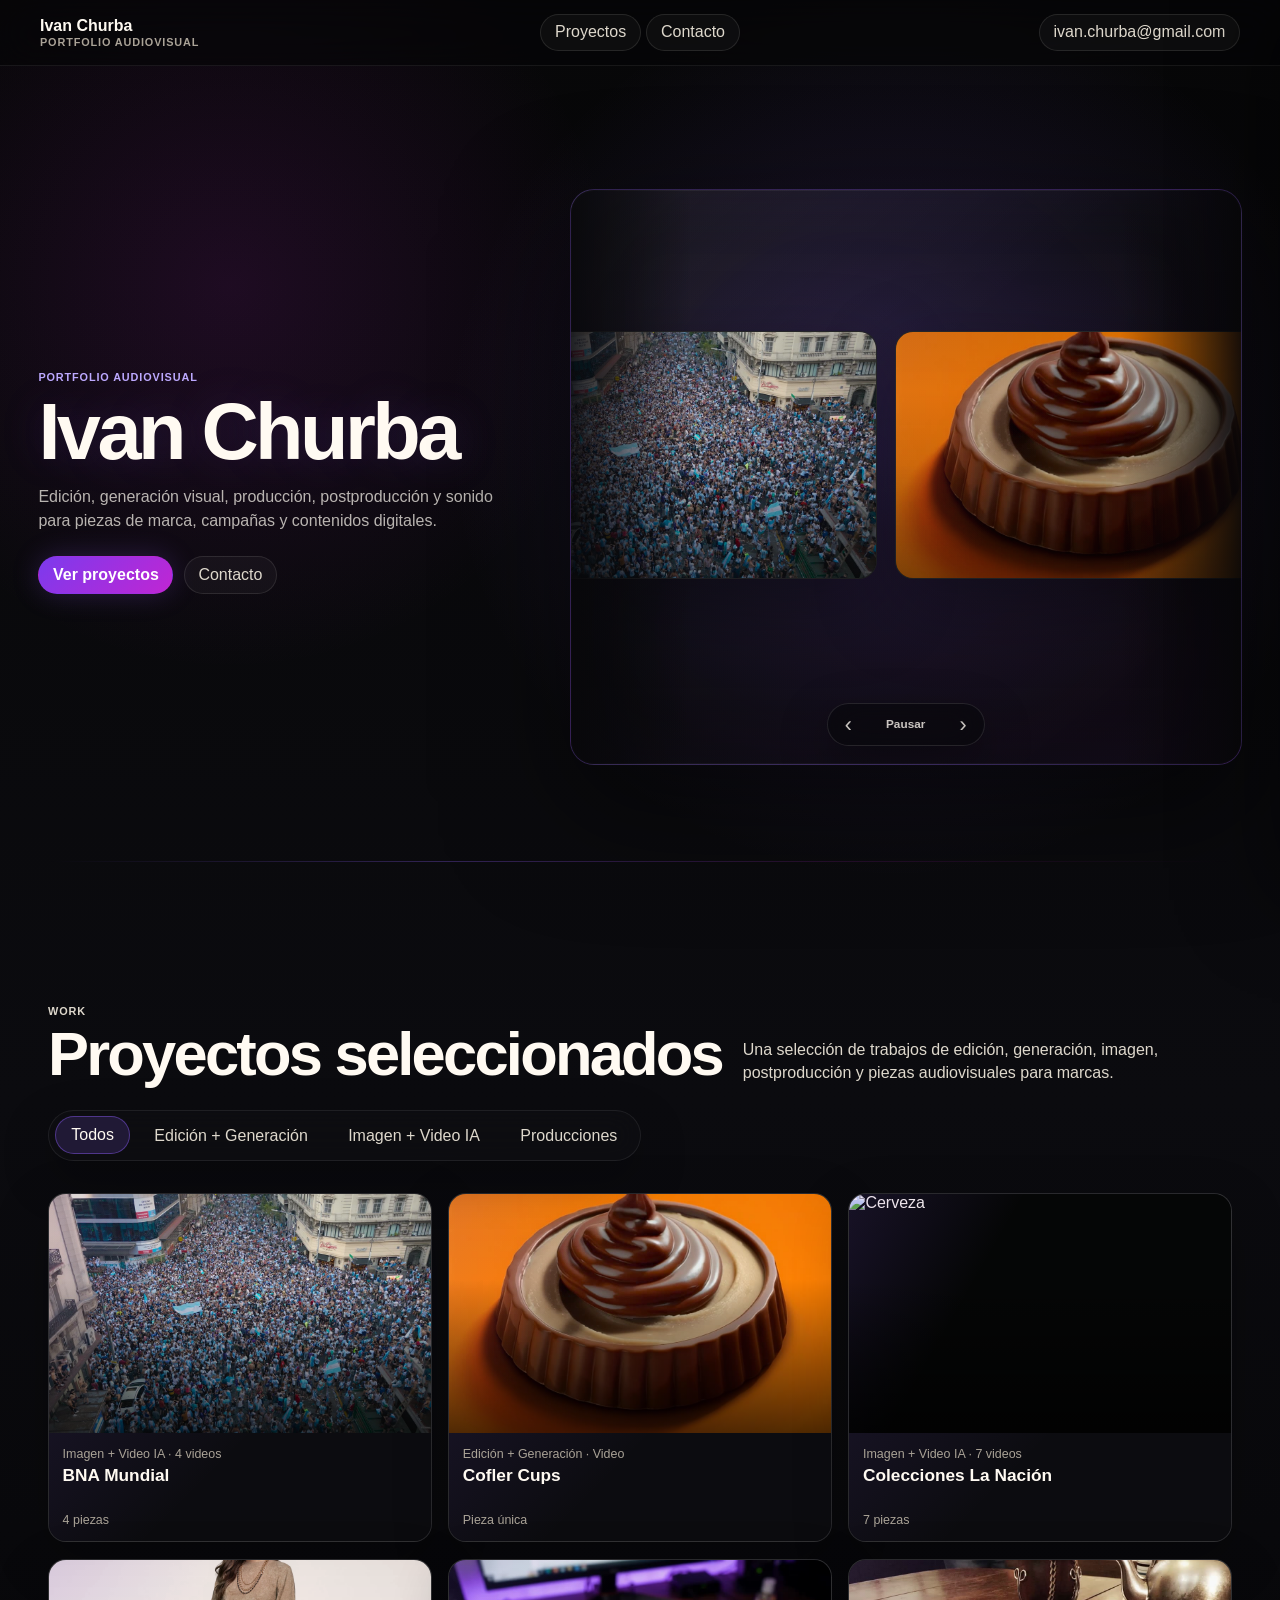
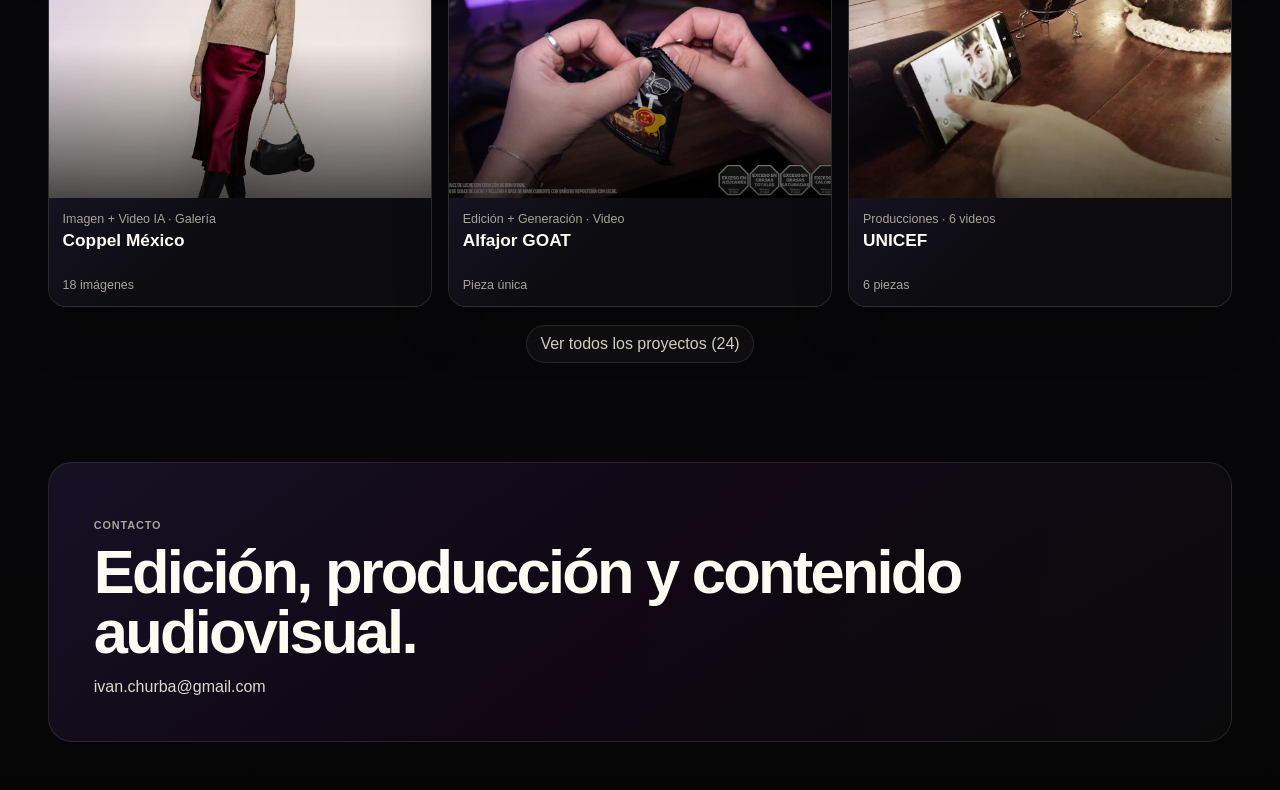
==== commit 1184f61c: "Refine portfolio roles and hero slider" ====
--- a/index.html
+++ b/index.html
@@ -6,7 +6,7 @@
     <title>Ivan Churba | Portfolio Audiovisual V2</title>
     <meta name="description" content="Portfolio audiovisual de Ivan Churba: edición, generación visual, producción, postproducción, sonido y contenido para marcas.">
     <meta name="robots" content="noindex, nofollow">
-    <link rel="stylesheet" href="styles.css?v=20260624-v2-published-01">
+    <link rel="stylesheet" href="styles.css?v=20260624-v2-roles-slider-01">
   </head>
   <body data-page="home">
     <header class="site-header home-header">
@@ -132,7 +132,7 @@
       </section>
     </aside>
 
-    <script src="data/site-data.js?v=20260624-v2-published-01"></script>
-    <script src="app.js?v=20260624-v2-published-01"></script>
+    <script src="data/site-data.js?v=20260624-v2-roles-slider-01"></script>
+    <script src="app.js?v=20260624-v2-roles-slider-01"></script>
   </body>
 </html>
--- a/styles.css
+++ b/styles.css
@@ -3469,3 +3469,132 @@
     padding: 0 0 0.3rem;
   }
 }
+
+/* Role chips + cleaner hero slider */
+.drawer-role {
+  grid-template-columns: 1fr;
+  align-items: start;
+  gap: 0.65rem;
+}
+
+.drawer-role .drawer-role-label {
+  color: rgba(244, 240, 232, 0.62);
+  font-size: 0.68rem;
+  font-weight: 850;
+  letter-spacing: 0.14em;
+  line-height: 1;
+  text-transform: uppercase;
+}
+
+.drawer-role-list {
+  display: flex;
+  flex-wrap: wrap;
+  gap: 0.45rem;
+}
+
+.drawer-role .drawer-role-chip {
+  display: inline-flex;
+  align-items: center;
+  gap: 0.42rem;
+  min-height: 2.05rem;
+  padding: 0.42rem 0.68rem 0.42rem 0.48rem;
+  border: 1px solid rgba(255, 255, 255, 0.11);
+  border-radius: 999px;
+  color: rgba(244, 240, 232, 0.9);
+  background: rgba(255, 255, 255, 0.045);
+  font-size: 0.8rem;
+  font-weight: 760;
+  letter-spacing: 0;
+  line-height: 1.1;
+  text-transform: none;
+  transition: transform 180ms ease, border-color 180ms ease, background 180ms ease, box-shadow 180ms ease;
+}
+
+.drawer-role .drawer-role-chip:hover {
+  transform: translateY(-2px);
+  border-color: rgba(139, 92, 246, 0.55);
+  background: rgba(139, 92, 246, 0.13);
+  box-shadow: 0 12px 34px rgba(0, 0, 0, 0.22), 0 0 22px rgba(139, 92, 246, 0.14);
+}
+
+.drawer-role-icon {
+  width: 1.18rem;
+  height: 1.18rem;
+  display: inline-grid;
+  place-items: center;
+  border-radius: 999px;
+  color: #fff;
+  background: linear-gradient(135deg, rgba(139, 92, 246, 0.95), rgba(192, 38, 211, 0.72));
+  font-size: 0.72rem;
+  line-height: 1;
+  box-shadow: 0 0 18px rgba(139, 92, 246, 0.22);
+}
+
+.hero-montage {
+  height: clamp(30rem, 64vh, 46rem);
+}
+
+.montage-viewport {
+  inset: 2rem 0 4.75rem;
+  min-height: 20rem;
+}
+
+.montage-item {
+  flex-basis: clamp(22rem, 31vw, 38rem);
+}
+
+.montage-item strong,
+.montage-caption {
+  display: none;
+}
+
+.montage-item::after {
+  background:
+    linear-gradient(180deg, rgba(0, 0, 0, 0.02), transparent 54%, rgba(0, 0, 0, 0.28)),
+    linear-gradient(120deg, rgba(139, 92, 246, 0.08), transparent 40%);
+}
+
+.montage-image {
+  filter: saturate(0.98) contrast(1.04) brightness(0.92);
+}
+
+@media (max-width: 920px) {
+  .hero-montage {
+    height: clamp(24rem, 54vh, 34rem);
+  }
+
+  .montage-viewport {
+    inset: 1.4rem 0 4.35rem;
+    min-height: 16rem;
+  }
+
+  .montage-item {
+    flex-basis: min(82vw, 30rem);
+  }
+}
+
+@media (max-width: 720px) {
+  .drawer-role-list {
+    gap: 0.38rem;
+  }
+
+  .drawer-role .drawer-role-chip {
+    min-height: 1.92rem;
+    padding: 0.38rem 0.58rem 0.38rem 0.42rem;
+    font-size: 0.74rem;
+  }
+
+  .hero-montage {
+    height: clamp(21rem, 58vh, 30rem);
+  }
+
+  .montage-viewport {
+    inset: 1rem 0 4rem;
+    min-height: 14rem;
+  }
+
+  .montage-item {
+    flex-basis: min(78vw, 23rem);
+    border-radius: 16px;
+  }
+}
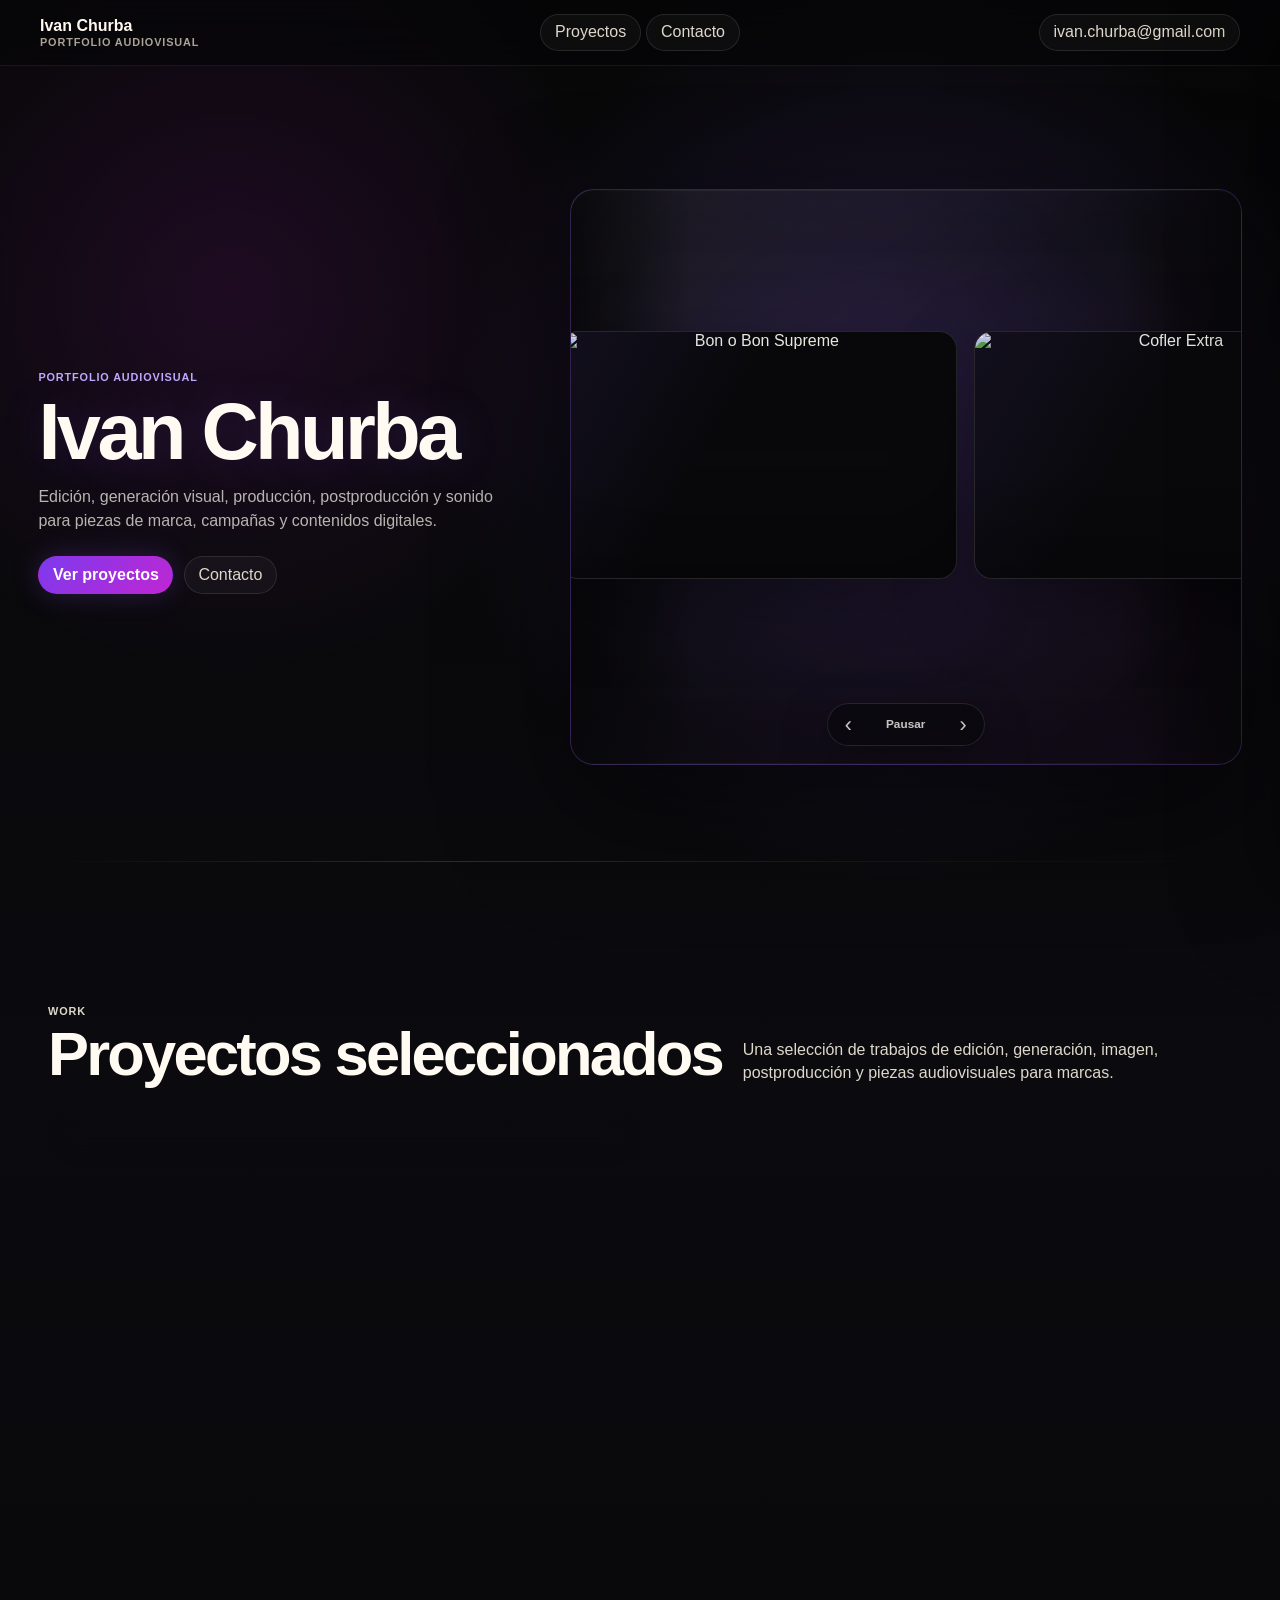
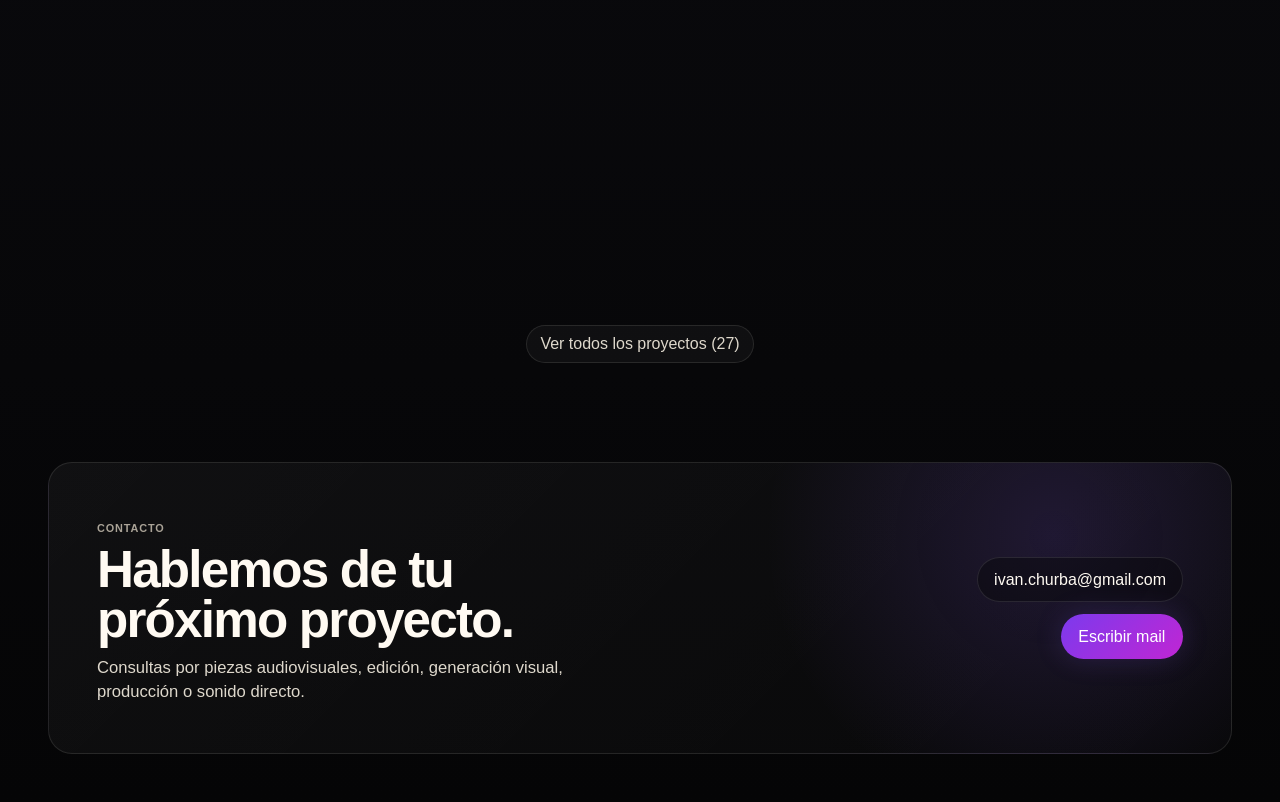
==== commit 7f9d7bbc: "Update BNA and La Nacion thumbnails" ====
--- a/index.html
+++ b/index.html
@@ -6,7 +6,7 @@
     <title>Ivan Churba | Portfolio Audiovisual V2</title>
     <meta name="description" content="Portfolio audiovisual de Ivan Churba: edición, generación visual, producción, postproducción, sonido y contenido para marcas.">
     <meta name="robots" content="noindex, nofollow">
-    <link rel="stylesheet" href="styles.css?v=20260624-v2-roles-slider-01">
+    <link rel="stylesheet" href="styles.css?v=20260625-bna-ln-mobile-01">
   </head>
   <body data-page="home">
     <header class="site-header home-header">
@@ -33,60 +33,108 @@
           </div>
         </div>
 
-        <div class="hero-montage reveal" aria-label="Reel interactivo de proyectos">
+        <div class="hero-montage reveal is-marquee" aria-label="Reel interactivo de proyectos">
           <div class="montage-track" id="heroMontage">
             <div class="montage-viewport" aria-label="Proyectos destacados">
               <div class="montage-strip">
                 <div class="montage-set">
+                  <button class="montage-item" data-open-project="generacion-imagen-video-ia-bon-o-bon-supreme">
+                    <img class="montage-image" src="assets/posters/custom-thumbnails/bon-o-bon-supreme.webp" alt="Bon o Bon Supreme" loading="eager">
+                    <strong>Bon o Bon Supreme</strong>
+                  </button>
+                  <button class="montage-item" data-open-project="generacion-imagen-video-ia-cofler-extra">
+                    <img class="montage-image" src="assets/posters/custom-thumbnails/cofler-extra.webp" alt="Cofler Extra" loading="eager">
+                    <strong>Cofler Extra</strong>
+                  </button>
                   <button class="montage-item" data-open-project="generacion-imagen-video-ia-bna-mundial">
-                    <img class="montage-image" src="assets/posters/a-generacion-bna-bna-mundial-promo-generico-30-seg-16x9.jpg" alt="BNA Mundial" loading="eager">
+                    <img class="montage-image" src="assets/posters/custom-thumbnails/bna-pnt-combustible.webp" alt="BNA Mundial" loading="eager">
                     <strong>BNA Mundial</strong>
                   </button>
                   <button class="montage-item" data-open-project="edicion-generacion-ia-cofler-cups">
-                    <img class="montage-image" src="assets/posters/a-generacion-y-edicion-cofler-cups-cofler-cups-final-musica-1.jpg" alt="Cofler Cups" loading="eager">
+                    <img class="montage-image" src="assets/posters/custom-thumbnails/cofler-cups.webp" alt="Cofler Cups" loading="eager">
                     <strong>Cofler Cups</strong>
                   </button>
                   <button class="montage-item" data-open-project="generacion-imagen-video-ia-colecciones-la-nacion">
-                    <img class="montage-image" src="assets/posters/youtube/youtube-colecciones-la-nacion-cerveza.jpg" alt="Colecciones La Nación" loading="eager">
+                    <img class="montage-image" src="assets/posters/custom-thumbnails/colecciones-seru.webp" alt="Colecciones La Nación" loading="eager">
                     <strong>Colecciones La Nación</strong>
                   </button>
                   <button class="montage-item" data-open-project="generacion-imagen-video-ia-coppel-mexico">
-                    <img class="montage-image" src="assets/media/optimized/02-generacion-imagenes-ia/coppel-mexico/webp/1-moda-joven-56-vino.webp" alt="Coppel México" loading="eager">
+                    <img class="montage-image" src="assets/media/optimized/02-generacion-imagenes-ia/coppel-mexico/webp/2-moda-joven-dupla-cm.webp" alt="Coppel México" loading="eager">
                     <strong>Coppel México</strong>
                   </button>
+                  <button class="montage-item" data-open-project="producciones-copas-racing">
+                    <img class="montage-image" src="assets/media/optimized/producciones/copas-racing/copas-racing-02.jpg" alt="Copas Racing" loading="eager">
+                    <strong>Copas Racing</strong>
+                  </button>
                   <button class="montage-item" data-open-project="edicion-generacion-ia-alfajor-goat">
-                    <img class="montage-image" src="assets/posters/a-generacion-y-edicion-alfajor-goat-10-segundos-goat-10-seg-16-9.jpg" alt="Alfajor GOAT" loading="eager">
+                    <img class="montage-image" src="assets/posters/custom-thumbnails/goat.webp" alt="Alfajor GOAT" loading="eager">
                     <strong>Alfajor GOAT</strong>
                   </button>
                   <button class="montage-item" data-open-project="producciones-unicef">
-                    <img class="montage-image" src="assets/posters/new-projects/unicef-tiago-bhavi-1.jpg" alt="UNICEF" loading="eager">
+                    <img class="montage-image" src="assets/posters/custom-thumbnails/unicef-tiago-bhavi-1.webp" alt="UNICEF" loading="eager">
                     <strong>UNICEF</strong>
+                  </button>
+                  <button class="montage-item" data-open-project="generacion-imagen-video-ia-poxipol">
+                    <img class="montage-image" src="assets/posters/new-projects/poxipol-obelisco.jpg" alt="Poxipol" loading="eager">
+                    <strong>Poxipol</strong>
+                  </button>
+                  <button class="montage-item" data-open-project="generacion-imagen-video-ia-cofler-gold">
+                    <img class="montage-image" src="assets/posters/custom-thumbnails/cofler-gold.webp" alt="Cofler Gold" loading="eager">
+                    <strong>Cofler Gold</strong>
+                  </button>
+                  <button class="montage-item" data-open-project="edicion-generacion-ia-arcor-navidad">
+                    <img class="montage-image" src="assets/posters/custom-thumbnails/arcor-navidad-mogul.webp" alt="Arcor Navidad" loading="eager">
+                    <strong>Arcor Navidad</strong>
                   </button>
                 </div>
                 <div class="montage-set" aria-hidden="true">
+                  <button class="montage-item" data-open-project="generacion-imagen-video-ia-bon-o-bon-supreme">
+                    <img class="montage-image" src="assets/posters/custom-thumbnails/bon-o-bon-supreme.webp" alt="Bon o Bon Supreme" loading="eager">
+                    <strong>Bon o Bon Supreme</strong>
+                  </button>
+                  <button class="montage-item" data-open-project="generacion-imagen-video-ia-cofler-extra">
+                    <img class="montage-image" src="assets/posters/custom-thumbnails/cofler-extra.webp" alt="Cofler Extra" loading="eager">
+                    <strong>Cofler Extra</strong>
+                  </button>
                   <button class="montage-item" data-open-project="generacion-imagen-video-ia-bna-mundial">
-                    <img class="montage-image" src="assets/posters/a-generacion-bna-bna-mundial-promo-generico-30-seg-16x9.jpg" alt="BNA Mundial" loading="eager">
+                    <img class="montage-image" src="assets/posters/custom-thumbnails/bna-pnt-combustible.webp" alt="BNA Mundial" loading="eager">
                     <strong>BNA Mundial</strong>
                   </button>
                   <button class="montage-item" data-open-project="edicion-generacion-ia-cofler-cups">
-                    <img class="montage-image" src="assets/posters/a-generacion-y-edicion-cofler-cups-cofler-cups-final-musica-1.jpg" alt="Cofler Cups" loading="eager">
+                    <img class="montage-image" src="assets/posters/custom-thumbnails/cofler-cups.webp" alt="Cofler Cups" loading="eager">
                     <strong>Cofler Cups</strong>
                   </button>
                   <button class="montage-item" data-open-project="generacion-imagen-video-ia-colecciones-la-nacion">
-                    <img class="montage-image" src="assets/posters/youtube/youtube-colecciones-la-nacion-cerveza.jpg" alt="Colecciones La Nación" loading="eager">
+                    <img class="montage-image" src="assets/posters/custom-thumbnails/colecciones-seru.webp" alt="Colecciones La Nación" loading="eager">
                     <strong>Colecciones La Nación</strong>
                   </button>
                   <button class="montage-item" data-open-project="generacion-imagen-video-ia-coppel-mexico">
-                    <img class="montage-image" src="assets/media/optimized/02-generacion-imagenes-ia/coppel-mexico/webp/1-moda-joven-56-vino.webp" alt="Coppel México" loading="eager">
+                    <img class="montage-image" src="assets/media/optimized/02-generacion-imagenes-ia/coppel-mexico/webp/2-moda-joven-dupla-cm.webp" alt="Coppel México" loading="eager">
                     <strong>Coppel México</strong>
                   </button>
+                  <button class="montage-item" data-open-project="producciones-copas-racing">
+                    <img class="montage-image" src="assets/media/optimized/producciones/copas-racing/copas-racing-02.jpg" alt="Copas Racing" loading="eager">
+                    <strong>Copas Racing</strong>
+                  </button>
                   <button class="montage-item" data-open-project="edicion-generacion-ia-alfajor-goat">
-                    <img class="montage-image" src="assets/posters/a-generacion-y-edicion-alfajor-goat-10-segundos-goat-10-seg-16-9.jpg" alt="Alfajor GOAT" loading="eager">
+                    <img class="montage-image" src="assets/posters/custom-thumbnails/goat.webp" alt="Alfajor GOAT" loading="eager">
                     <strong>Alfajor GOAT</strong>
                   </button>
                   <button class="montage-item" data-open-project="producciones-unicef">
-                    <img class="montage-image" src="assets/posters/new-projects/unicef-tiago-bhavi-1.jpg" alt="UNICEF" loading="eager">
+                    <img class="montage-image" src="assets/posters/custom-thumbnails/unicef-tiago-bhavi-1.webp" alt="UNICEF" loading="eager">
                     <strong>UNICEF</strong>
+                  </button>
+                  <button class="montage-item" data-open-project="generacion-imagen-video-ia-poxipol">
+                    <img class="montage-image" src="assets/posters/new-projects/poxipol-obelisco.jpg" alt="Poxipol" loading="eager">
+                    <strong>Poxipol</strong>
+                  </button>
+                  <button class="montage-item" data-open-project="generacion-imagen-video-ia-cofler-gold">
+                    <img class="montage-image" src="assets/posters/custom-thumbnails/cofler-gold.webp" alt="Cofler Gold" loading="eager">
+                    <strong>Cofler Gold</strong>
+                  </button>
+                  <button class="montage-item" data-open-project="edicion-generacion-ia-arcor-navidad">
+                    <img class="montage-image" src="assets/posters/custom-thumbnails/arcor-navidad-mogul.webp" alt="Arcor Navidad" loading="eager">
+                    <strong>Arcor Navidad</strong>
                   </button>
                 </div>
               </div>
@@ -118,9 +166,15 @@
       </section>
 
       <section class="contact-section reveal" id="contacto">
-        <p class="eyebrow">Contacto</p>
-        <h2>Edición, producción y contenido audiovisual.</h2>
-        <a href="mailto:ivan.churba@gmail.com">ivan.churba@gmail.com</a>
+        <div class="contact-copy">
+          <p class="eyebrow">Contacto</p>
+          <h2>Hablemos de tu próximo proyecto.</h2>
+          <p>Consultas por piezas audiovisuales, edición, generación visual, producción o sonido directo.</p>
+        </div>
+        <div class="contact-actions" aria-label="Datos de contacto">
+          <a class="contact-mail" href="mailto:ivan.churba@gmail.com">ivan.churba@gmail.com</a>
+          <a class="contact-button" href="mailto:ivan.churba@gmail.com?subject=Consulta%20portfolio%20audiovisual">Escribir mail</a>
+        </div>
       </section>
     </main>
 
@@ -132,7 +186,7 @@
       </section>
     </aside>
 
-    <script src="data/site-data.js?v=20260624-v2-roles-slider-01"></script>
-    <script src="app.js?v=20260624-v2-roles-slider-01"></script>
+    <script src="data/site-data.js?v=20260625-bna-ln-mobile-01"></script>
+    <script src="app.js?v=20260625-bna-ln-mobile-01"></script>
   </body>
 </html>
--- a/styles.css
+++ b/styles.css
@@ -1361,21 +1361,77 @@
 }
 
 .contact-section {
+  display: grid;
+  grid-template-columns: minmax(0, 0.58fr) minmax(18rem, 0.42fr);
+  gap: clamp(1.25rem, 4vw, 4rem);
+  align-items: center;
   margin: clamp(1rem, 4vw, 3rem);
-  padding: clamp(1.2rem, 4vw, 2.8rem);
+  padding: clamp(1.4rem, 4vw, 3rem);
   border: 1px solid var(--line);
   border-radius: 8px;
-  background: linear-gradient(135deg, rgba(139,92,246,0.12), rgba(192,38,211,0.06), rgba(255,255,255,0.025));
+  background:
+    radial-gradient(circle at 85% 25%, rgba(139, 92, 246, 0.16), transparent 18rem),
+    linear-gradient(135deg, rgba(255,255,255,0.045), rgba(255,255,255,0.015));
+}
+
+.contact-copy {
+  max-width: 45rem;
+}
+
+.contact-copy h2 {
+  margin: 0.25rem 0 0.65rem;
+  max-width: 34rem;
+  font-size: clamp(1.85rem, 4vw, 4.4rem);
+  line-height: 0.98;
+  letter-spacing: -0.035em;
+}
+
+.contact-copy p:not(.eyebrow) {
+  max-width: 34rem;
+  margin: 0;
+  color: var(--soft);
+  font-size: clamp(0.98rem, 1.3vw, 1.18rem);
+  line-height: 1.48;
+}
+
+.contact-actions {
+  display: grid;
+  gap: 0.75rem;
+  justify-items: end;
 }
 
 .contact-section a {
   display: inline-flex;
-  margin-top: 1rem;
-  color: var(--soft);
+  align-items: center;
+  justify-content: center;
+  min-height: 2.8rem;
+  border-radius: 999px;
+  text-decoration: none;
+}
+
+.contact-mail {
+  width: fit-content;
+  max-width: 100%;
+  padding: 0 1rem;
+  border: 1px solid rgba(255, 255, 255, 0.1);
+  color: var(--ink);
+  background: rgba(8, 8, 11, 0.45);
+}
+
+.contact-button {
+  padding: 0 1.1rem;
+  color: #fff;
+  background: linear-gradient(135deg, #7c3aed, #c026d3);
+  box-shadow: 0 0 28px rgba(139, 92, 246, 0.18);
 }
 
 .contact-section a:hover {
+  transform: translateY(-1px);
+}
+
+.contact-mail:hover {
   color: var(--ink);
+  border-color: rgba(139, 92, 246, 0.45);
 }
 
 .project-drawer {
@@ -2061,8 +2117,7 @@
   margin-bottom: 1.6rem;
 }
 
-.work-heading h2,
-.contact-section h2 {
+.work-heading h2 {
   font-size: clamp(2rem, 4.8vw, 5.8rem);
   letter-spacing: -0.045em;
 }
@@ -2209,6 +2264,14 @@
     grid-template-columns: 1fr;
   }
 
+  .contact-section {
+    grid-template-columns: 1fr;
+  }
+
+  .contact-actions {
+    justify-items: start;
+  }
+
   .hero-copy {
     max-width: 46rem;
   }
@@ -2232,9 +2295,54 @@
   }
 }
 
+@media (max-width: 979px) {
+  .project-drawer:not(.is-gallery-fullscreen) .drawer-body.has-related:not(.is-gallery-drawer) {
+    height: calc(100dvh - 4.6rem);
+    min-height: 0;
+    display: grid;
+    grid-template-rows: auto minmax(0, 1fr);
+    overflow: hidden;
+  }
+
+  .project-drawer:not(.is-gallery-fullscreen) .drawer-body.has-related:not(.is-gallery-drawer) .drawer-feature {
+    min-height: 0;
+    display: grid;
+    gap: 0.9rem;
+  }
+
+  .project-drawer:not(.is-gallery-fullscreen) .drawer-body.has-related:not(.is-gallery-drawer) .drawer-heading {
+    max-height: 32dvh;
+    overflow: auto;
+    padding-right: 0.15rem;
+  }
+
+  .project-drawer:not(.is-gallery-fullscreen) .drawer-body.has-related:not(.is-gallery-drawer) .drawer-video-frame {
+    min-height: 0;
+    max-height: 34dvh;
+  }
+
+  .project-drawer:not(.is-gallery-fullscreen) .drawer-body.has-related:not(.is-gallery-drawer) .drawer-related {
+    min-height: 0;
+    overflow: auto;
+    padding-bottom: 0.4rem;
+  }
+}
+
 @media (max-width: 720px) {
   .home-hero {
     padding-bottom: 2.2rem;
+  }
+
+  .contact-section {
+    margin-inline: 1rem;
+    padding: 1.15rem;
+    border-radius: 18px;
+  }
+
+  .contact-actions,
+  .contact-mail,
+  .contact-button {
+    width: 100%;
   }
 
   .hero-copy h1 {
@@ -3356,6 +3464,150 @@
   }
 }
 
+/* Hard reset for the home marquee so legacy coverflow rules never hide it. */
+.hero-montage.is-marquee .montage-track {
+  position: absolute;
+  inset: 0;
+  z-index: 4;
+  display: block;
+  overflow: hidden;
+  transform: none;
+  transform-style: flat;
+}
+
+.hero-montage.is-marquee .montage-viewport {
+  position: absolute;
+  inset: clamp(1rem, 2.6vw, 2rem) 0 4.75rem;
+  z-index: 4;
+  display: block;
+  min-height: 0;
+  overflow-x: auto;
+  overflow-y: hidden;
+  scroll-behavior: smooth;
+  scroll-snap-type: none;
+  scrollbar-width: none;
+  -webkit-overflow-scrolling: touch;
+  touch-action: pan-x pan-y;
+}
+
+.hero-montage.is-marquee .montage-viewport::-webkit-scrollbar {
+  display: none;
+}
+
+.hero-montage.is-marquee .montage-strip {
+  width: max-content;
+  min-width: max-content;
+  height: 100%;
+  display: flex;
+  align-items: center;
+  gap: 0;
+  transform: none;
+}
+
+.hero-montage.is-marquee .montage-set {
+  min-height: 100%;
+  display: flex;
+  align-items: center;
+  gap: clamp(0.85rem, 1.35vw, 1.25rem);
+  padding-right: clamp(0.85rem, 1.35vw, 1.25rem);
+}
+
+.hero-montage.is-marquee .montage-item,
+.hero-montage.is-marquee .montage-item.is-active,
+.hero-montage.is-marquee .montage-item.is-prev,
+.hero-montage.is-marquee .montage-item.is-next,
+.hero-montage.is-marquee .montage-item.is-hidden,
+.hero-montage.is-marquee .montage-item:nth-child(3n),
+.hero-montage.is-marquee .montage-item:nth-child(3n + 1),
+.hero-montage.is-marquee .montage-item:nth-child(3n + 2) {
+  position: relative;
+  left: auto;
+  top: auto;
+  z-index: 1;
+  flex: 0 0 clamp(22rem, 31vw, 38rem);
+  width: auto;
+  height: auto;
+  aspect-ratio: 16 / 10;
+  min-width: 0;
+  display: block;
+  opacity: 1;
+  pointer-events: auto;
+  transform: none;
+  filter: none;
+  border: 1px solid rgba(255, 255, 255, 0.12);
+  border-radius: 18px;
+  overflow: hidden;
+  background: #09090c;
+  box-shadow: 0 26px 78px rgba(0, 0, 0, 0.42);
+  transition: transform 260ms ease, border-color 220ms ease, box-shadow 220ms ease;
+}
+
+.hero-montage.is-marquee .montage-item:hover {
+  z-index: 2;
+  transform: translateY(-0.35rem) scale(1.018);
+  border-color: rgba(192, 38, 211, 0.58);
+  box-shadow: 0 34px 96px rgba(0, 0, 0, 0.54), 0 0 34px rgba(139, 92, 246, 0.18);
+}
+
+.hero-montage.is-marquee .montage-image {
+  width: 100%;
+  height: 100%;
+  display: block;
+  object-fit: cover;
+  opacity: 1;
+  filter: saturate(0.98) contrast(1.04) brightness(0.92);
+  transition: transform 680ms cubic-bezier(.2,.8,.2,1), filter 240ms ease;
+}
+
+.hero-montage.is-marquee .montage-item:hover .montage-image {
+  transform: scale(1.055);
+  filter: saturate(1.06) contrast(1.06) brightness(0.98);
+}
+
+.hero-montage.is-marquee .montage-item strong,
+.hero-montage.is-marquee .montage-caption {
+  display: none;
+}
+
+.hero-montage.is-marquee .montage-item::after {
+  content: "";
+  position: absolute;
+  inset: 0;
+  z-index: 1;
+  background:
+    linear-gradient(180deg, rgba(0, 0, 0, 0.02), transparent 54%, rgba(0, 0, 0, 0.26)),
+    linear-gradient(120deg, rgba(139, 92, 246, 0.08), transparent 40%);
+}
+
+@media (max-width: 920px) {
+  .hero-montage.is-marquee .montage-viewport {
+    inset: 1.35rem 0 4.35rem;
+  }
+
+  .hero-montage.is-marquee .montage-item,
+  .hero-montage.is-marquee .montage-item.is-active,
+  .hero-montage.is-marquee .montage-item.is-prev,
+  .hero-montage.is-marquee .montage-item.is-next,
+  .hero-montage.is-marquee .montage-item.is-hidden {
+    flex-basis: min(82vw, 30rem);
+  }
+}
+
+@media (max-width: 720px) {
+  .hero-montage.is-marquee .montage-viewport {
+    inset: 1rem 0 4rem;
+  }
+
+  .hero-montage.is-marquee .montage-item,
+  .hero-montage.is-marquee .montage-item.is-active,
+  .hero-montage.is-marquee .montage-item.is-prev,
+  .hero-montage.is-marquee .montage-item.is-next,
+  .hero-montage.is-marquee .montage-item.is-hidden {
+    flex-basis: min(78vw, 23rem);
+    border-radius: 16px;
+  }
+}
+
 /* Mobile gallery drawer final pass */
 @media (max-width: 720px) {
   .project-drawer:not(.is-gallery-fullscreen) .drawer-panel {
@@ -3598,3 +3850,157 @@
     border-radius: 16px;
   }
 }
+
+/* Project-specific thumbnail framing */
+.work-image[src*="coppel-mexico"],
+.project-media[src*="coppel-mexico"],
+.gallery-image[src*="coppel-mexico"],
+.drawer-thumb-image[src*="coppel-mexico"] {
+  object-position: center top;
+}
+
+.work-image[src*="arcor-pascuas-rocklets-cohete"],
+.montage-image[src*="arcor-pascuas-rocklets-cohete"],
+.project-media[src*="arcor-pascuas-rocklets-cohete"],
+.drawer-piece-image[src*="arcor-pascuas-rocklets-cohete"] {
+  object-fit: contain;
+  background: #07070a;
+}
+
+/* Final gallery drawer alignment */
+.project-drawer:not(.is-gallery-fullscreen) .drawer-body.is-gallery-drawer {
+  height: 100%;
+  display: grid;
+  grid-template-rows: auto minmax(7.5rem, auto);
+  gap: clamp(0.9rem, 1.6vw, 1.25rem);
+  overflow: auto;
+  align-content: start;
+}
+
+.project-drawer:not(.is-gallery-fullscreen) .drawer-body.is-gallery-drawer .drawer-feature {
+  height: auto;
+  min-height: 0;
+  display: grid;
+  grid-template-columns: minmax(17rem, 0.34fr) minmax(0, 0.66fr);
+  grid-template-rows: auto;
+  gap: clamp(1rem, 2vw, 1.6rem);
+  align-items: center;
+}
+
+.project-drawer:not(.is-gallery-fullscreen) .drawer-body.is-gallery-drawer .drawer-heading {
+  width: 100%;
+  max-width: 30rem;
+  align-self: center;
+}
+
+.project-drawer:not(.is-gallery-fullscreen) .drawer-body.is-gallery-drawer .drawer-heading h2 {
+  font-size: clamp(1.8rem, 3.1vw, 3.6rem);
+}
+
+.project-drawer:not(.is-gallery-fullscreen) .drawer-body.is-gallery-drawer .drawer-media {
+  min-width: 0;
+  min-height: 0;
+}
+
+.project-drawer:not(.is-gallery-fullscreen) .drawer-body.is-gallery-drawer .drawer-carousel {
+  height: auto;
+  min-height: 0;
+  max-height: min(58vh, 38rem);
+  display: grid;
+  grid-template-columns: 2.8rem minmax(0, 1fr) 2.8rem;
+  grid-template-rows: minmax(0, 1fr) auto;
+  gap: 0.65rem;
+  align-items: center;
+}
+
+.project-drawer:not(.is-gallery-fullscreen) .drawer-body.is-gallery-drawer .drawer-carousel .carousel-frame {
+  grid-column: 2;
+  grid-row: 1;
+  width: 100%;
+  height: min(58vh, 38rem);
+  min-height: 22rem;
+  display: grid;
+  grid-template-rows: minmax(0, 1fr) auto;
+  justify-self: center;
+  align-self: center;
+}
+
+.project-drawer:not(.is-gallery-fullscreen) .drawer-body.is-gallery-drawer .drawer-carousel .carousel-image {
+  width: 100%;
+  height: 100%;
+  object-fit: contain;
+}
+
+.project-drawer:not(.is-gallery-fullscreen) .drawer-body.is-gallery-drawer .drawer-carousel .carousel-fullscreen {
+  grid-column: 2;
+  grid-row: 2;
+  justify-self: center;
+}
+
+.project-drawer:not(.is-gallery-fullscreen) .drawer-body.is-gallery-drawer .drawer-related {
+  width: 100%;
+  max-width: 100%;
+  min-height: 7.25rem;
+  overflow: hidden;
+}
+
+.project-drawer:not(.is-gallery-fullscreen) .drawer-body.is-gallery-drawer .drawer-thumb-strip {
+  width: 100%;
+  max-width: 100%;
+  grid-auto-columns: clamp(8rem, 13vw, 12rem);
+  padding: 0 0 0.35rem;
+}
+
+@media (max-width: 920px) {
+  .project-drawer:not(.is-gallery-fullscreen) .drawer-body.is-gallery-drawer {
+    height: auto;
+    min-height: 100%;
+    overflow: auto;
+  }
+
+  .project-drawer:not(.is-gallery-fullscreen) .drawer-body.is-gallery-drawer .drawer-feature {
+    grid-template-columns: 1fr;
+    align-items: start;
+  }
+
+  .project-drawer:not(.is-gallery-fullscreen) .drawer-body.is-gallery-drawer .drawer-heading {
+    max-width: 100%;
+  }
+
+  .project-drawer:not(.is-gallery-fullscreen) .drawer-body.is-gallery-drawer .drawer-carousel,
+  .project-drawer:not(.is-gallery-fullscreen) .drawer-body.is-gallery-drawer .drawer-carousel .carousel-frame {
+    height: clamp(20rem, 56vh, 34rem);
+    max-height: none;
+  }
+}
+
+@media (max-width: 720px) {
+  .project-drawer:not(.is-gallery-fullscreen) .drawer-body.is-gallery-drawer {
+    height: auto;
+    min-height: calc(100dvh - 3.4rem);
+    grid-template-rows: auto auto;
+    overflow: auto;
+  }
+
+  .project-drawer:not(.is-gallery-fullscreen) .drawer-body.is-gallery-drawer .drawer-heading p:not(.eyebrow) {
+    -webkit-line-clamp: 3;
+  }
+
+  .project-drawer:not(.is-gallery-fullscreen) .drawer-body.is-gallery-drawer .drawer-carousel {
+    grid-template-columns: 2.25rem minmax(0, 1fr) 2.25rem;
+    height: clamp(18rem, 52vh, 28rem);
+  }
+
+  .project-drawer:not(.is-gallery-fullscreen) .drawer-body.is-gallery-drawer .drawer-carousel .carousel-frame {
+    height: 100%;
+    min-height: 0;
+  }
+
+  .project-drawer:not(.is-gallery-fullscreen) .drawer-body.is-gallery-drawer .drawer-related {
+    min-height: 6.6rem;
+  }
+
+  .project-drawer:not(.is-gallery-fullscreen) .drawer-body.is-gallery-drawer .drawer-thumb-strip {
+    grid-auto-columns: min(42vw, 9.25rem);
+  }
+}
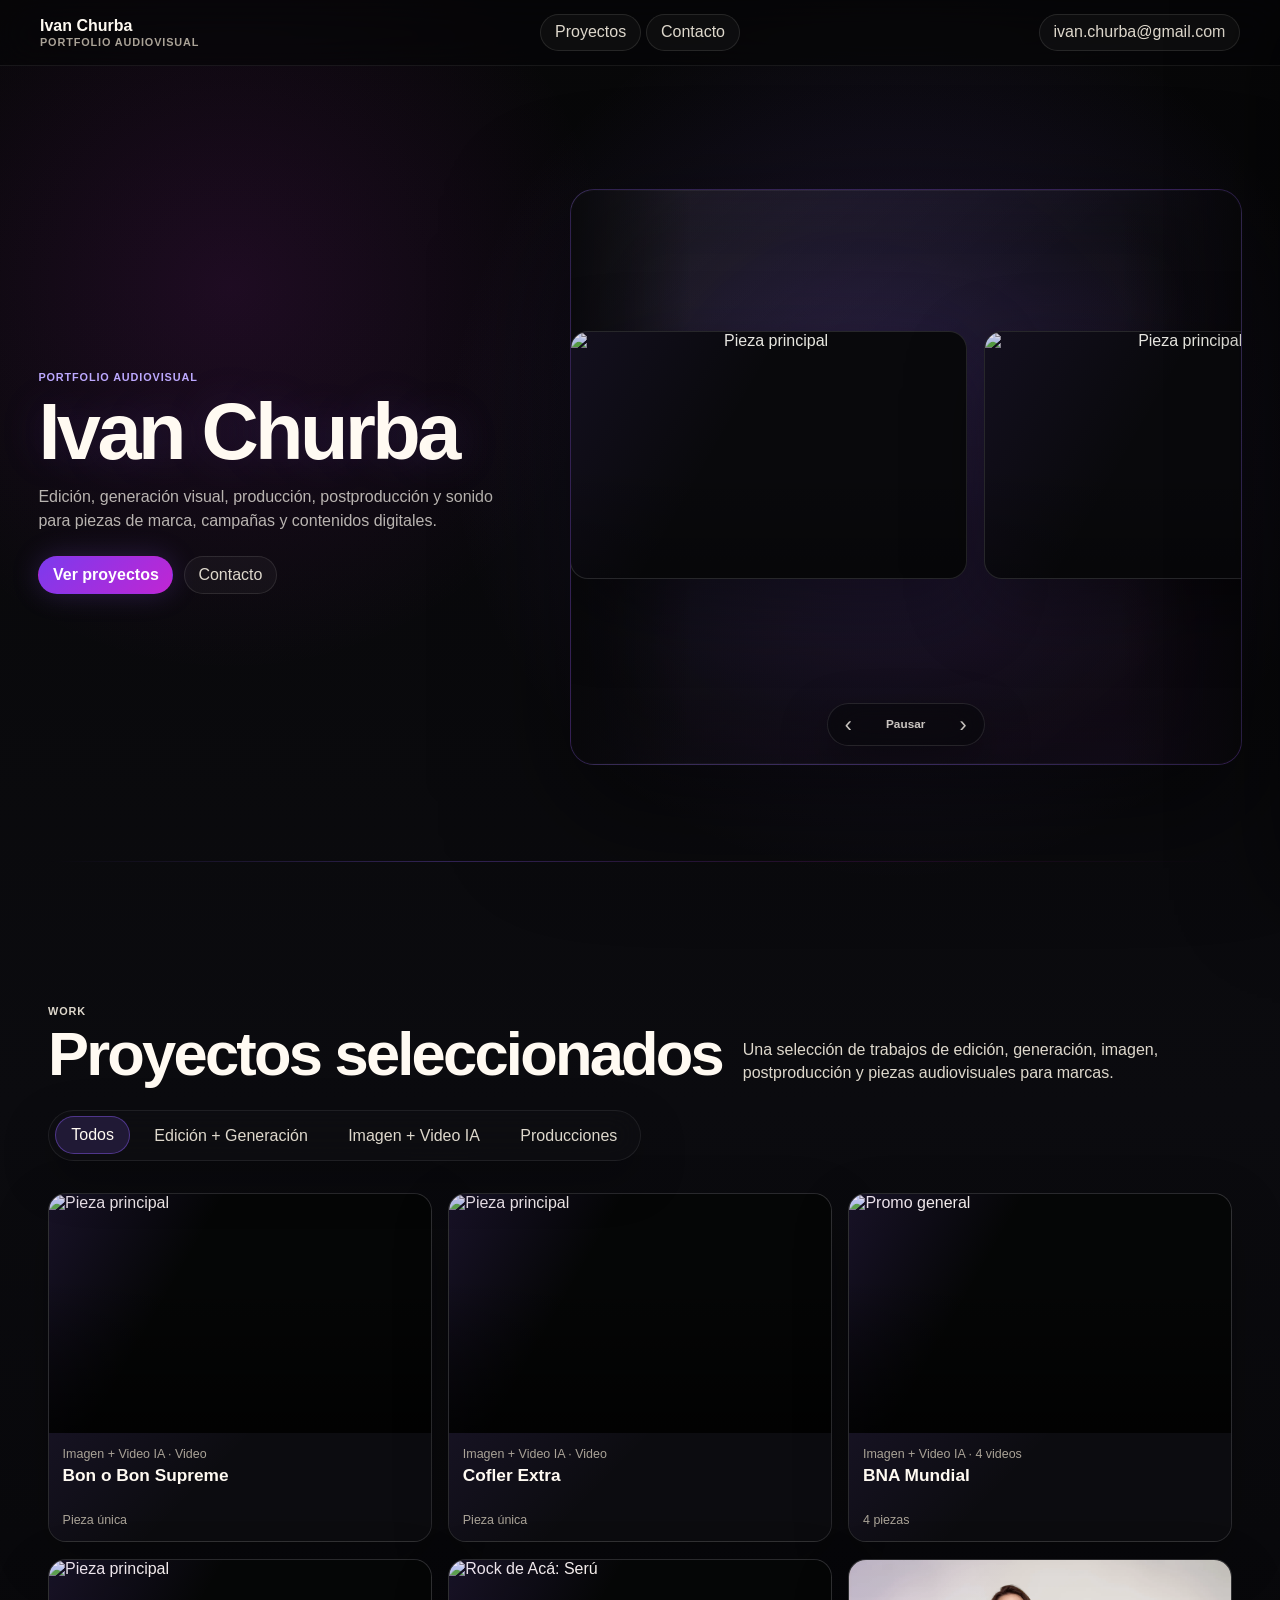
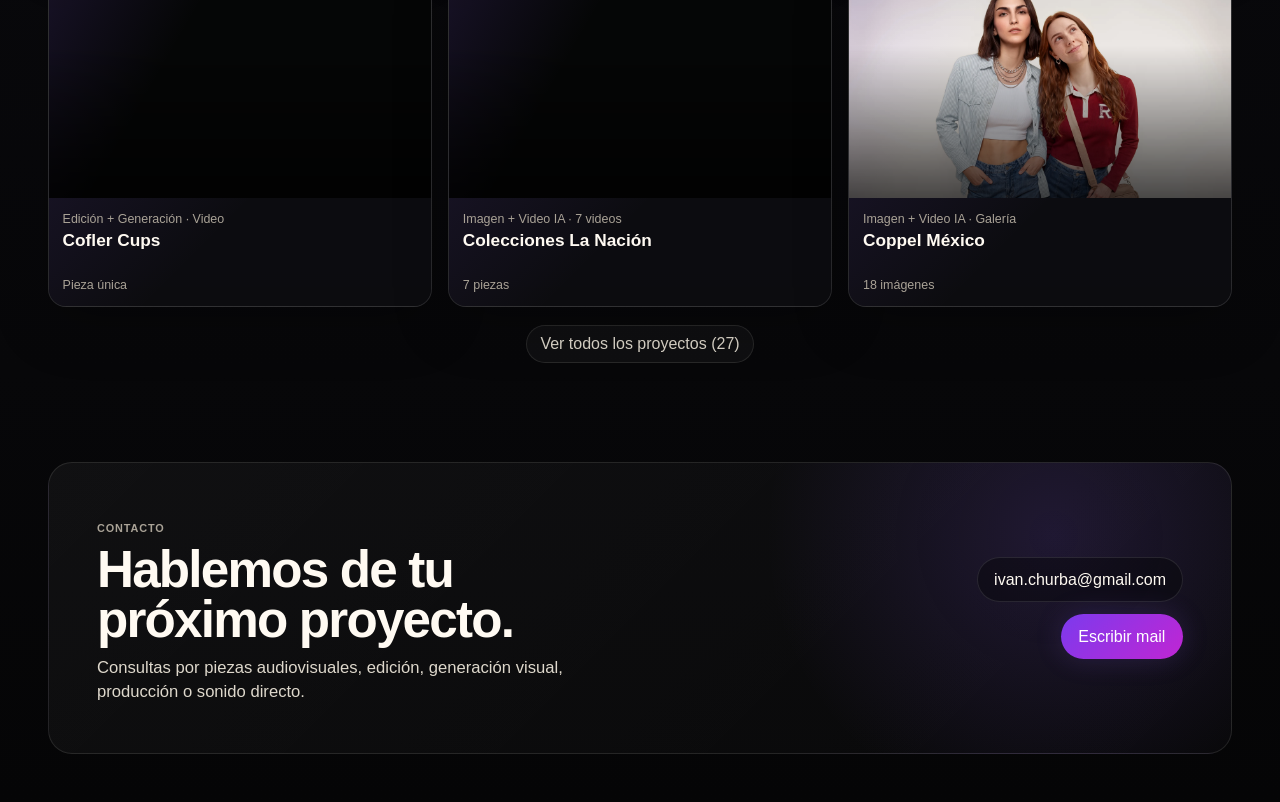
==== commit 5a147ccc: "Tune logo hover alignment" ====
--- a/index.html
+++ b/index.html
@@ -6,7 +6,7 @@
     <title>Ivan Churba | Portfolio Audiovisual V2</title>
     <meta name="description" content="Portfolio audiovisual de Ivan Churba: edición, generación visual, producción, postproducción, sonido y contenido para marcas.">
     <meta name="robots" content="noindex, nofollow">
-    <link rel="stylesheet" href="styles.css?v=20260625-bna-ln-mobile-01">
+    <link rel="stylesheet" href="styles.css?v=20260625-logo-hover-06">
   </head>
   <body data-page="home">
     <header class="site-header home-header">
@@ -186,7 +186,7 @@
       </section>
     </aside>
 
-    <script src="data/site-data.js?v=20260625-bna-ln-mobile-01"></script>
-    <script src="app.js?v=20260625-bna-ln-mobile-01"></script>
+    <script src="data/site-data.js?v=20260625-logo-hover-06"></script>
+    <script src="app.js?v=20260625-logo-hover-06"></script>
   </body>
 </html>
--- a/styles.css
+++ b/styles.css
@@ -1299,13 +1299,264 @@
   width: 100%;
   height: 100%;
   display: block;
+  justify-self: center;
   object-fit: cover;
-  transition: transform 450ms ease, filter 220ms ease;
+  transition: transform 720ms cubic-bezier(.2,.8,.2,1), filter 420ms ease;
+}
+
+.work-card[data-open-project="edicion-generacion-ia-arcor-pascuas"] .work-image {
+  width: auto;
+  justify-self: center;
 }
 
 .work-card:hover .work-image {
   transform: scale(1.055);
   filter: saturate(1.08) contrast(1.04);
+}
+
+.work-card.has-brand-logo:hover .work-image {
+  transform: scale(1.075);
+  filter: saturate(0.72) contrast(1.04) brightness(0.38);
+}
+
+.brand-logo-overlay {
+  position: absolute;
+  inset: 0;
+  z-index: 3;
+  display: grid;
+  place-items: center;
+  padding: clamp(1.4rem, 4vw, 3.2rem);
+  pointer-events: none;
+  opacity: 0;
+  clip-path: inset(48% 0 48% 0 round 18px);
+  transform: translateY(0.85rem) scale(0.92);
+  filter: none;
+  transition:
+    opacity 320ms ease,
+    clip-path 620ms cubic-bezier(.2,.8,.2,1),
+    transform 620ms cubic-bezier(.2,.8,.2,1);
+}
+
+.brand-logo-overlay::before {
+  content: "";
+  position: absolute;
+  inset: 0;
+  z-index: -1;
+  background:
+    radial-gradient(circle at 50% 50%, rgba(139, 92, 246, 0.36), transparent 36%),
+    radial-gradient(circle at 50% 52%, rgba(192, 38, 211, 0.2), transparent 48%),
+    rgba(4, 4, 7, 0.48);
+  opacity: 0;
+  transform: scale(0.88);
+  transition: opacity 360ms ease, transform 760ms cubic-bezier(.2,.8,.2,1);
+}
+
+.brand-logo-overlay::after {
+  content: "";
+  position: absolute;
+  inset: 0;
+  z-index: -1;
+  background: linear-gradient(110deg, transparent 18%, rgba(255, 255, 255, 0.16) 48%, transparent 72%);
+  opacity: 0;
+  transform: translateX(-120%);
+  transition: opacity 200ms ease, transform 820ms cubic-bezier(.2,.8,.2,1);
+}
+
+.brand-logo-overlay.is-spotlight {
+  clip-path: circle(0 at 50% 50%);
+  transform: scale(1.08);
+  filter: none;
+  transition:
+    opacity 260ms ease,
+    clip-path 720ms cubic-bezier(.16,1,.3,1),
+    transform 720ms cubic-bezier(.16,1,.3,1);
+}
+
+.brand-logo-overlay.is-spotlight::before {
+  background:
+    radial-gradient(circle at 50% 48%, rgba(139, 92, 246, 0.14), transparent 42%),
+    linear-gradient(180deg, rgba(4, 4, 7, 0.18), rgba(4, 4, 7, 0.5)),
+    rgba(4, 4, 7, 0.2);
+  transform: none;
+}
+
+.brand-logo-overlay.is-spotlight::after {
+  background: linear-gradient(105deg, transparent 24%, rgba(255,255,255,0.13) 49%, transparent 66%);
+  transform: translateX(-120%);
+  transition: opacity 220ms ease, transform 820ms cubic-bezier(.16,1,.3,1);
+}
+
+.brand-logo-overlay.is-spotlight img {
+  transform: translateY(0.5rem) scale(0.9);
+  opacity: 0;
+  transition: opacity 360ms ease 120ms, transform 620ms cubic-bezier(.16,1,.3,1) 80ms;
+}
+
+.brand-logo-overlay img {
+  width: min(72%, 20rem);
+  max-height: 48%;
+  object-fit: contain;
+  filter:
+    drop-shadow(0 16px 30px rgba(0, 0, 0, 0.62))
+    drop-shadow(0 0 18px rgba(139, 92, 246, 0.28));
+}
+
+.brand-logo-overlay.scale-small img {
+  width: min(46%, 12rem);
+  max-height: 34%;
+}
+
+.brand-logo-overlay.scale-compact img {
+  width: min(48%, 13.5rem);
+  max-height: 34%;
+}
+
+.brand-logo-overlay.scale-large img {
+  width: min(88%, 26rem);
+  max-height: 68%;
+}
+
+.brand-logo-overlay.scale-xlarge img {
+  width: min(96%, 31rem);
+  max-height: 78%;
+}
+
+.brand-logo-overlay.treatment-warm-mono img {
+  filter:
+    brightness(0) saturate(100%) invert(95%) sepia(13%) saturate(330%) hue-rotate(333deg) brightness(104%) contrast(94%)
+    drop-shadow(0 16px 30px rgba(0, 0, 0, 0.62))
+    drop-shadow(0 0 18px rgba(139, 92, 246, 0.2));
+  opacity: 0.96;
+}
+
+.brand-logo-overlay.treatment-soft-color img {
+  filter:
+    saturate(0.58) contrast(0.92) brightness(1.04)
+    drop-shadow(0 16px 30px rgba(0, 0, 0, 0.62))
+    drop-shadow(0 0 18px rgba(139, 92, 246, 0.2));
+  opacity: 0.9;
+}
+
+.brand-logo-overlay.treatment-desaturated img {
+  filter:
+    grayscale(0.68) saturate(0.58) contrast(1.02) brightness(1.04)
+    drop-shadow(0 16px 30px rgba(0, 0, 0, 0.62))
+    drop-shadow(0 0 18px rgba(139, 92, 246, 0.18));
+  opacity: 0.94;
+}
+
+.work-card:hover .brand-logo-overlay,
+.montage-item:hover .brand-logo-overlay {
+  opacity: 1;
+  clip-path: inset(0 0 0 0 round 18px);
+  transform: translateY(0) scale(1);
+}
+
+.work-card:hover .brand-logo-overlay.is-spotlight,
+.montage-item:hover .brand-logo-overlay.is-spotlight {
+  clip-path: circle(78% at 50% 50%);
+  transform: scale(1);
+}
+
+.hero-montage.is-marquee .montage-item:hover .brand-logo-overlay.is-spotlight {
+  transform: scale(1.5);
+}
+
+.work-card:hover .brand-logo-overlay::before,
+.montage-item:hover .brand-logo-overlay::before {
+  opacity: 1;
+  transform: scale(1);
+  animation: brandGlowPulse 2.8s ease-in-out infinite;
+}
+
+.work-card:hover .brand-logo-overlay.is-spotlight::before,
+.montage-item:hover .brand-logo-overlay.is-spotlight::before {
+  transform: none;
+  animation: none;
+}
+
+.work-card:hover .brand-logo-overlay::after,
+.montage-item:hover .brand-logo-overlay::after {
+  opacity: 1;
+  transform: translateX(120%);
+}
+
+.work-card:hover .brand-logo-overlay.is-spotlight::after,
+.montage-item:hover .brand-logo-overlay.is-spotlight::after {
+  transform: translateX(120%);
+}
+
+.work-card:hover .brand-logo-overlay.is-spotlight img,
+.montage-item:hover .brand-logo-overlay.is-spotlight img {
+  opacity: 1;
+  transform: translateY(0) scale(1);
+}
+
+.hero-montage.is-marquee .brand-logo-overlay {
+  padding: clamp(1rem, 2.4vw, 2.1rem);
+}
+
+.hero-montage.is-marquee .brand-logo-overlay img {
+  width: min(50%, 15rem);
+  max-height: 38%;
+}
+
+.hero-montage.is-marquee .brand-logo-overlay.scale-compact img {
+  width: min(42%, 11rem);
+  max-height: 30%;
+}
+
+.hero-montage.is-marquee .brand-logo-overlay.scale-large img {
+  width: min(58%, 17rem);
+  max-height: 46%;
+}
+
+.hero-montage.is-marquee .brand-logo-overlay.scale-xlarge img {
+  width: min(66%, 19rem);
+  max-height: 54%;
+}
+
+.hero-montage.is-marquee .montage-item:hover .brand-logo-overlay.is-spotlight.scale-compact img {
+  transform: translateY(0) scale(0.92);
+}
+
+.brand-logo-overlay.is-spotlight.align-raise img {
+  transform: translateY(-0.6rem) scale(0.9);
+}
+
+.work-card:hover .brand-logo-overlay.is-spotlight.align-raise img,
+.montage-item:hover .brand-logo-overlay.is-spotlight.align-raise img {
+  transform: translateY(-1.25rem) scale(1);
+}
+
+.brand-logo-overlay.is-spotlight.align-lift img {
+  transform: translateY(-1.25rem) scale(0.9);
+}
+
+.work-card:hover .brand-logo-overlay.is-spotlight.align-lift img,
+.montage-item:hover .brand-logo-overlay.is-spotlight.align-lift img {
+  transform: translateY(-2.35rem) scale(1);
+}
+
+.brand-logo-overlay.is-spotlight.align-lift-high img {
+  transform: translateY(-1.8rem) scale(0.9);
+}
+
+.work-card:hover .brand-logo-overlay.is-spotlight.align-lift-high img,
+.montage-item:hover .brand-logo-overlay.is-spotlight.align-lift-high img {
+  transform: translateY(-3.1rem) scale(1);
+}
+
+.hero-montage.is-marquee .brand-logo-overlay.is-spotlight.slider-align-lift img {
+  transform: translateY(-1.05rem) scale(0.9);
+}
+
+.hero-montage.is-marquee .montage-item:hover .brand-logo-overlay.is-spotlight.slider-align-lift img {
+  transform: translateY(-1.75rem) scale(1);
+}
+
+.work-card.has-brand-logo:hover .work-hover-label {
+  opacity: 0;
 }
 
 .work-hover-label {
@@ -3564,6 +3815,46 @@
   filter: saturate(1.06) contrast(1.06) brightness(0.98);
 }
 
+.hero-montage.is-marquee .montage-item.has-brand-logo:hover .montage-image {
+  filter: saturate(0.82) contrast(1.04) brightness(0.48);
+}
+
+@keyframes brandGlowPulse {
+  0%, 100% {
+    opacity: 0.82;
+    transform: scale(1);
+  }
+
+  50% {
+    opacity: 1;
+    transform: scale(1.04);
+  }
+}
+
+@keyframes brandSpotlightPulse {
+  0%, 100% {
+    opacity: 0.78;
+    filter: blur(0);
+  }
+
+  50% {
+    opacity: 1;
+    filter: blur(2px);
+  }
+}
+
+@media (prefers-reduced-motion: reduce) {
+  .brand-logo-overlay,
+  .brand-logo-overlay::before,
+  .brand-logo-overlay::after {
+    transition: opacity 120ms ease !important;
+    animation: none !important;
+    transform: none !important;
+    filter: none !important;
+    clip-path: none !important;
+  }
+}
+
 .hero-montage.is-marquee .montage-item strong,
 .hero-montage.is-marquee .montage-caption {
   display: none;
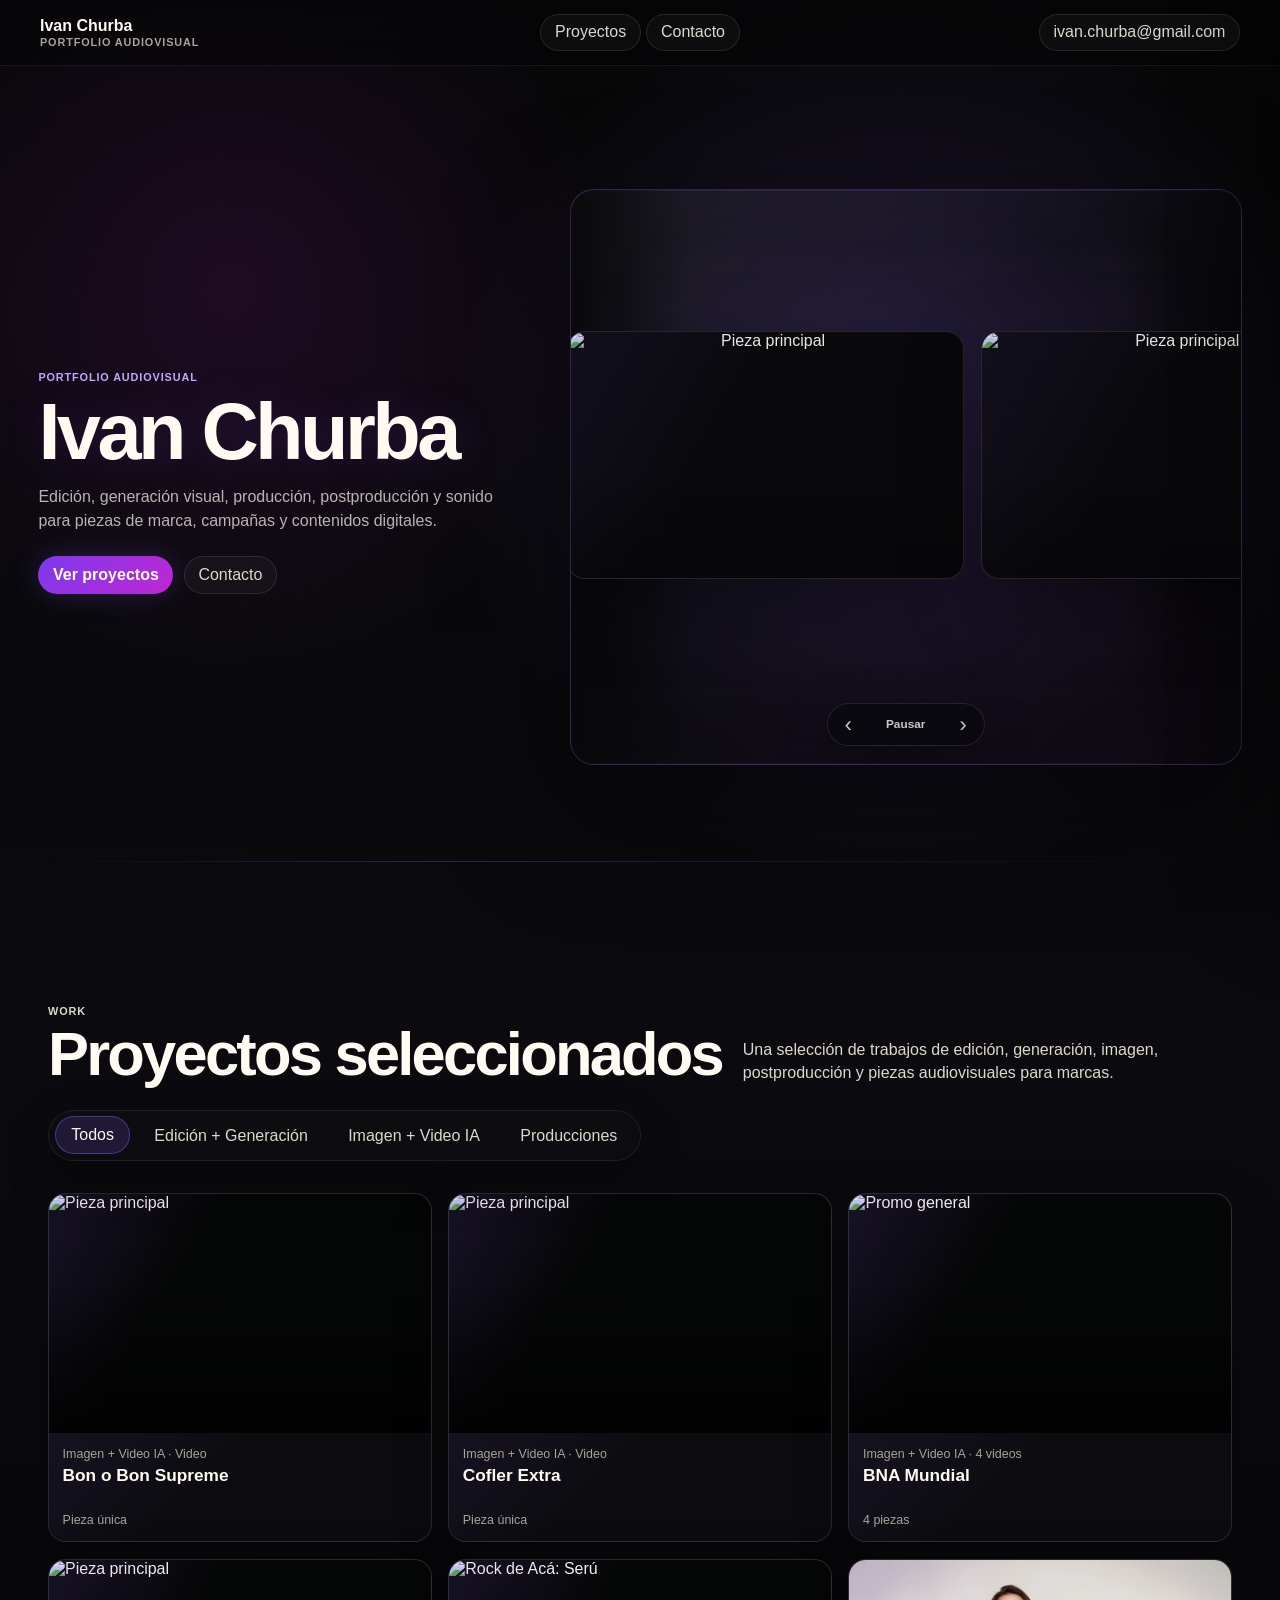
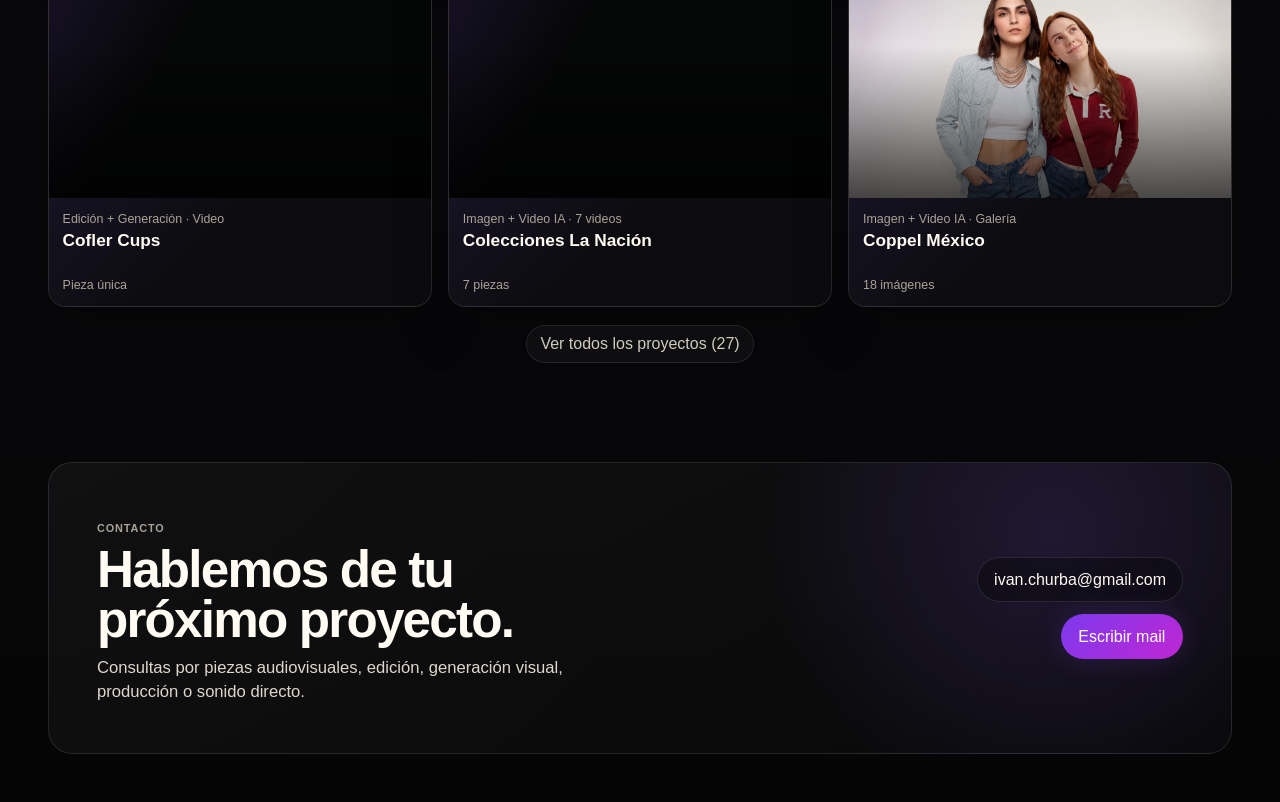
==== commit 83a95506: "Fix mobile drawer scroll and Pascuas thumbnail" ====
--- a/index.html
+++ b/index.html
@@ -6,7 +6,7 @@
     <title>Ivan Churba | Portfolio Audiovisual V2</title>
     <meta name="description" content="Portfolio audiovisual de Ivan Churba: edición, generación visual, producción, postproducción, sonido y contenido para marcas.">
     <meta name="robots" content="noindex, nofollow">
-    <link rel="stylesheet" href="styles.css?v=20260625-logo-hover-06">
+    <link rel="stylesheet" href="styles.css?v=20260625-mobile-drawer-01">
   </head>
   <body data-page="home">
     <header class="site-header home-header">
@@ -186,7 +186,7 @@
       </section>
     </aside>
 
-    <script src="data/site-data.js?v=20260625-logo-hover-06"></script>
-    <script src="app.js?v=20260625-logo-hover-06"></script>
+    <script src="data/site-data.js?v=20260625-mobile-drawer-01"></script>
+    <script src="app.js?v=20260625-mobile-drawer-01"></script>
   </body>
 </html>
--- a/styles.css
+++ b/styles.css
@@ -1309,6 +1309,11 @@
   justify-self: center;
 }
 
+.work-card[data-open-project="edicion-generacion-ia-arcor-pascuas"] .work-thumb {
+  display: grid;
+  place-items: center;
+}
+
 .work-card:hover .work-image {
   transform: scale(1.055);
   filter: saturate(1.08) contrast(1.04);
@@ -1553,6 +1558,14 @@
 
 .hero-montage.is-marquee .montage-item:hover .brand-logo-overlay.is-spotlight.slider-align-lift img {
   transform: translateY(-1.75rem) scale(1);
+}
+
+.hero-montage.is-marquee .brand-logo-overlay.is-spotlight.slider-align-center img {
+  transform: translateY(0.15rem) scale(0.9);
+}
+
+.hero-montage.is-marquee .montage-item:hover .brand-logo-overlay.is-spotlight.slider-align-center img {
+  transform: translateY(0) scale(1);
 }
 
 .work-card.has-brand-logo:hover .work-hover-label {
@@ -4154,8 +4167,7 @@
 .montage-image[src*="arcor-pascuas-rocklets-cohete"],
 .project-media[src*="arcor-pascuas-rocklets-cohete"],
 .drawer-piece-image[src*="arcor-pascuas-rocklets-cohete"] {
-  object-fit: contain;
-  background: #07070a;
+  object-position: center center;
 }
 
 /* Final gallery drawer alignment */
@@ -4295,3 +4307,37 @@
     grid-auto-columns: min(42vw, 9.25rem);
   }
 }
+
+/* Mobile video drawers use one natural scroll surface. Opening/changing a
+   project scrolls this panel back to the featured video in app.js. */
+@media (max-width: 979px) {
+  .project-drawer:not(.is-gallery-fullscreen) .drawer-panel {
+    overflow-y: auto;
+  }
+
+  .project-drawer:not(.is-gallery-fullscreen) .drawer-body.has-related:not(.is-gallery-drawer) {
+    height: auto;
+    min-height: 100%;
+    display: block;
+    overflow: visible;
+  }
+
+  .project-drawer:not(.is-gallery-fullscreen) .drawer-body.has-related:not(.is-gallery-drawer) .drawer-feature {
+    display: block;
+  }
+
+  .project-drawer:not(.is-gallery-fullscreen) .drawer-body.has-related:not(.is-gallery-drawer) .drawer-heading {
+    max-height: none;
+    overflow: visible;
+    padding-right: 0;
+  }
+
+  .project-drawer:not(.is-gallery-fullscreen) .drawer-body.has-related:not(.is-gallery-drawer) .drawer-video-frame {
+    max-height: none;
+  }
+
+  .project-drawer:not(.is-gallery-fullscreen) .drawer-body.has-related:not(.is-gallery-drawer) .drawer-related {
+    overflow: visible;
+    padding-bottom: 1.5rem;
+  }
+}
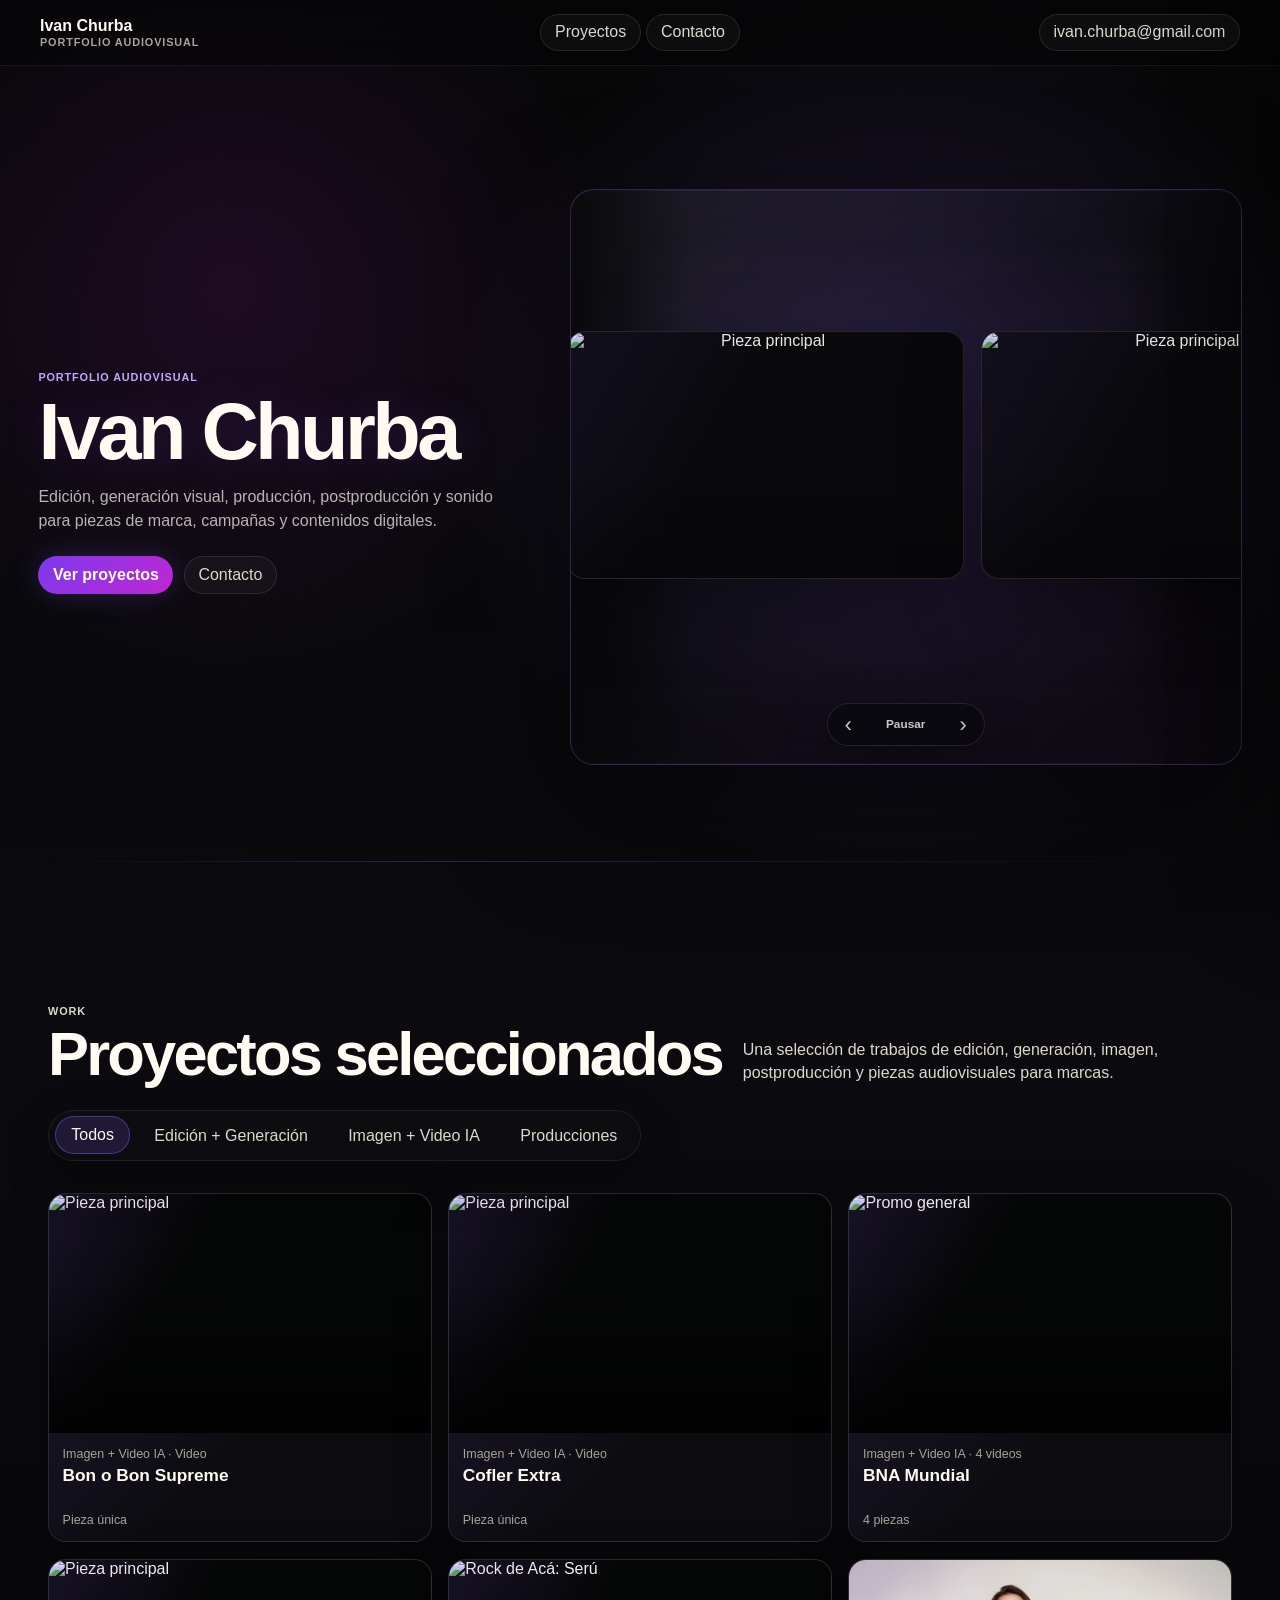
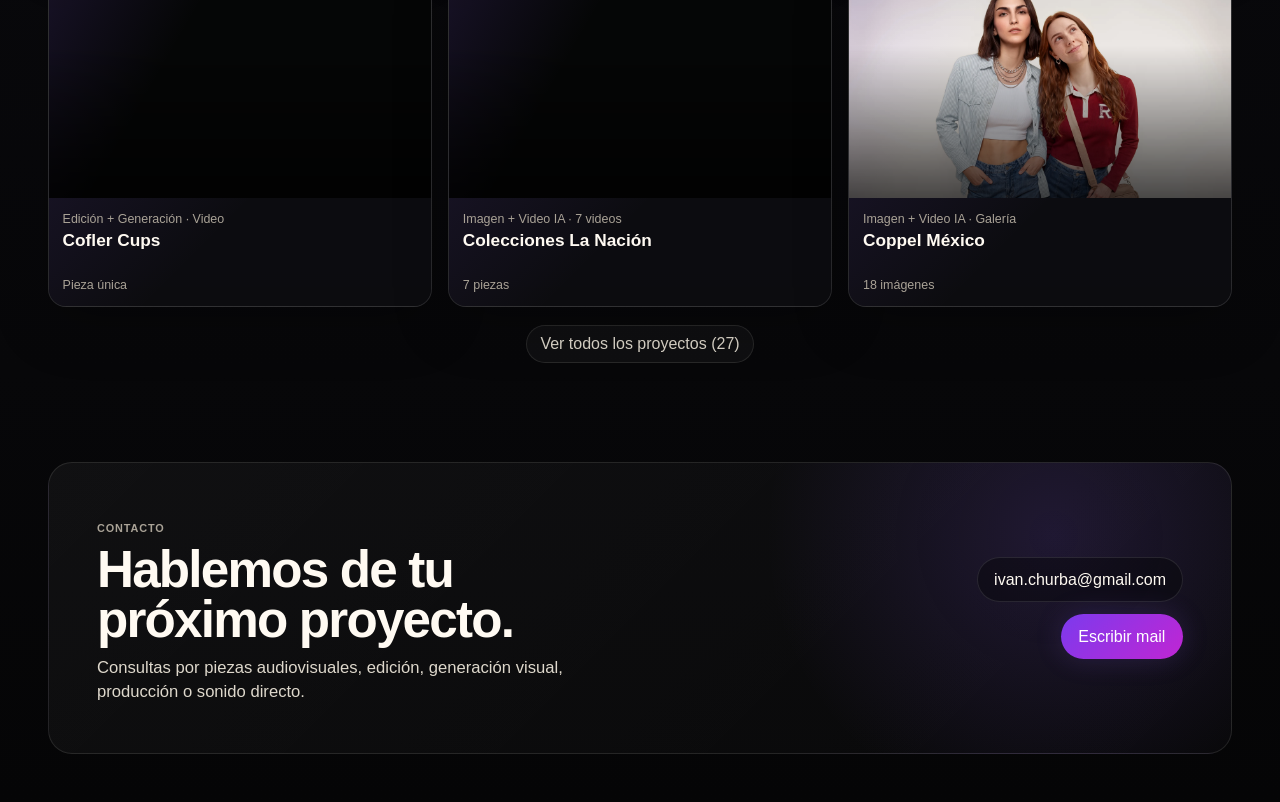
==== commit 24b46d28: "Fix Pascuas and Coppel thumbnail framing" ====
--- a/index.html
+++ b/index.html
@@ -6,7 +6,7 @@
     <title>Ivan Churba | Portfolio Audiovisual V2</title>
     <meta name="description" content="Portfolio audiovisual de Ivan Churba: edición, generación visual, producción, postproducción, sonido y contenido para marcas.">
     <meta name="robots" content="noindex, nofollow">
-    <link rel="stylesheet" href="styles.css?v=20260625-mobile-drawer-01">
+    <link rel="stylesheet" href="styles.css?v=20260625-filter-restore-01">
   </head>
   <body data-page="home">
     <header class="site-header home-header">
@@ -186,7 +186,7 @@
       </section>
     </aside>
 
-    <script src="data/site-data.js?v=20260625-mobile-drawer-01"></script>
-    <script src="app.js?v=20260625-mobile-drawer-01"></script>
+    <script src="data/site-data.js?v=20260625-filter-restore-01"></script>
+    <script src="app.js?v=20260625-filter-restore-01"></script>
   </body>
 </html>
--- a/styles.css
+++ b/styles.css
@@ -1305,7 +1305,6 @@
 }
 
 .work-card[data-open-project="edicion-generacion-ia-arcor-pascuas"] .work-image {
-  width: auto;
   justify-self: center;
 }
 
@@ -4157,6 +4156,7 @@
 
 /* Project-specific thumbnail framing */
 .work-image[src*="coppel-mexico"],
+.montage-image[src*="coppel-mexico"],
 .project-media[src*="coppel-mexico"],
 .gallery-image[src*="coppel-mexico"],
 .drawer-thumb-image[src*="coppel-mexico"] {
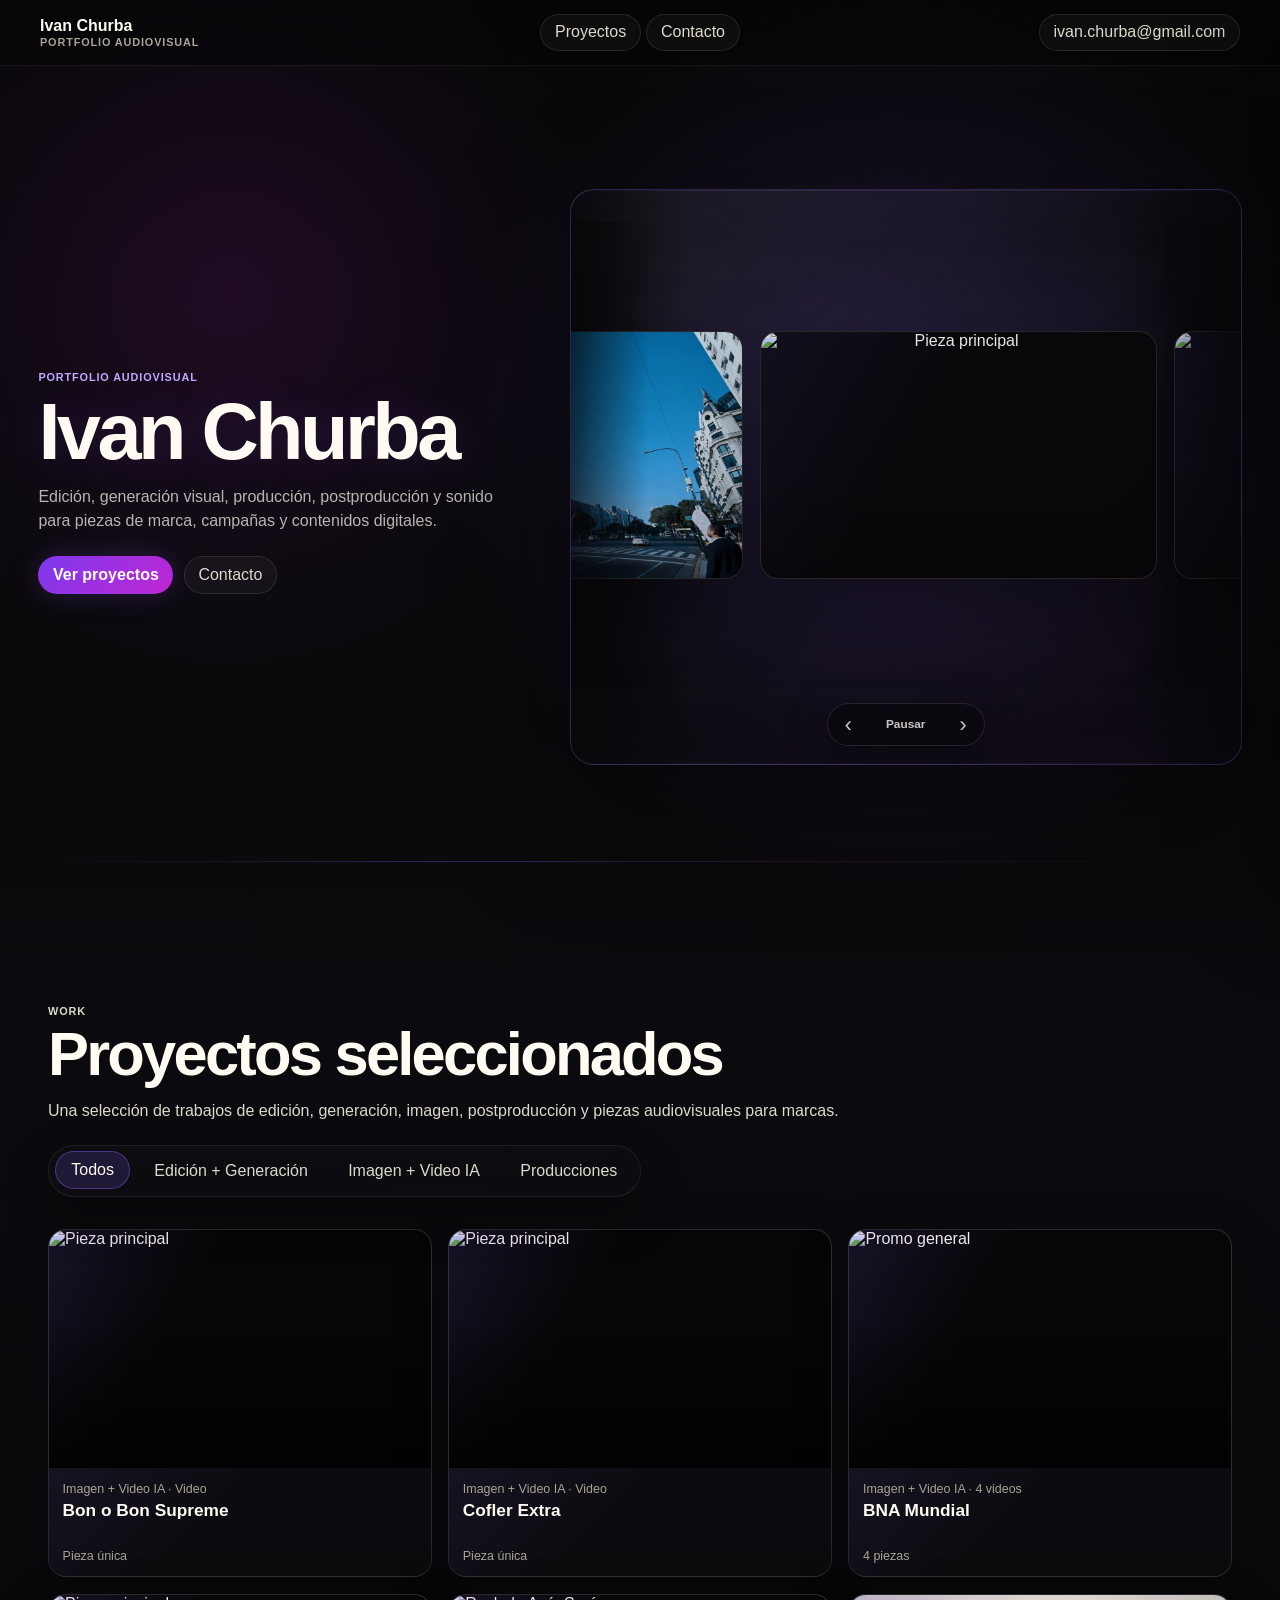
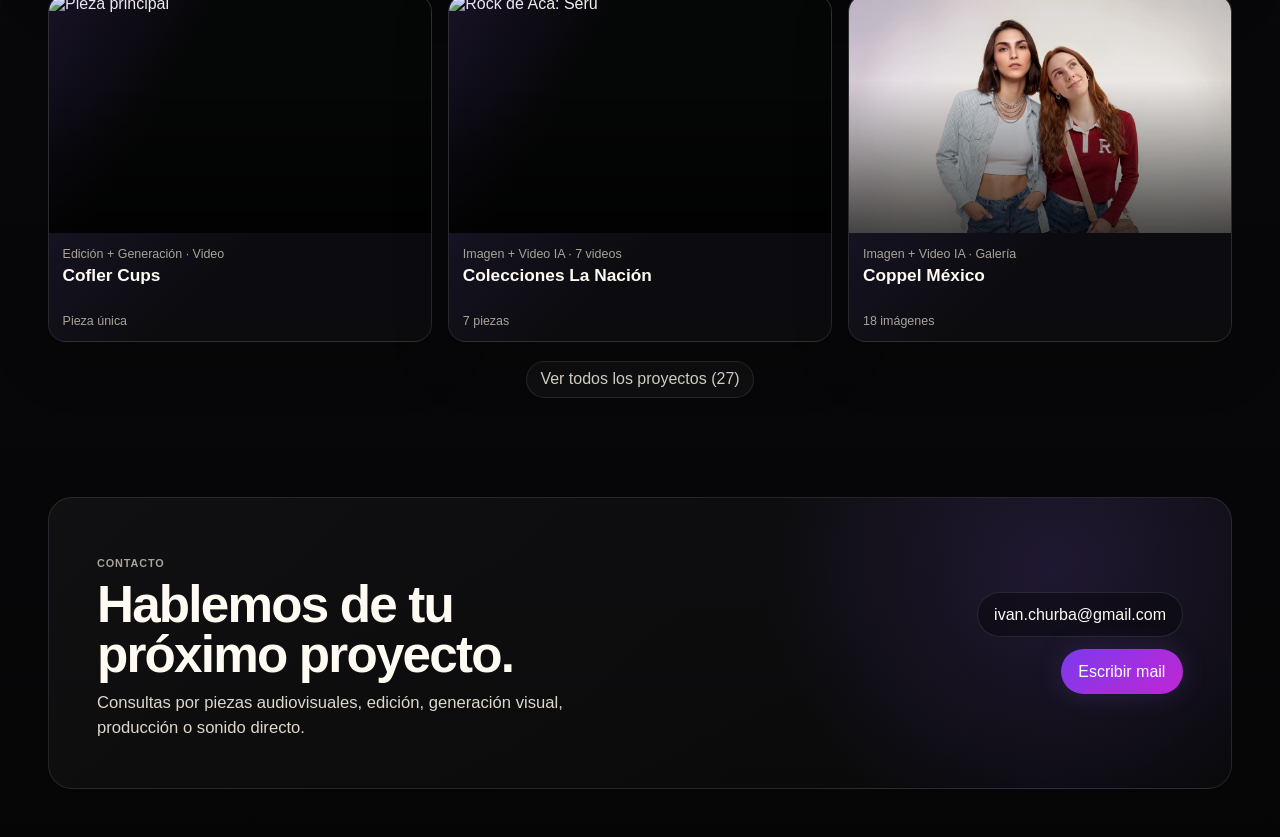
==== commit d1fcf013: "Refine drawer title layout" ====
--- a/index.html
+++ b/index.html
@@ -6,7 +6,7 @@
     <title>Ivan Churba | Portfolio Audiovisual V2</title>
     <meta name="description" content="Portfolio audiovisual de Ivan Churba: edición, generación visual, producción, postproducción, sonido y contenido para marcas.">
     <meta name="robots" content="noindex, nofollow">
-    <link rel="stylesheet" href="styles.css?v=20260625-filter-restore-01">
+    <link rel="stylesheet" href="styles.css?v=20260626-drawer-title-03">
   </head>
   <body data-page="home">
     <header class="site-header home-header">
@@ -173,7 +173,7 @@
         </div>
         <div class="contact-actions" aria-label="Datos de contacto">
           <a class="contact-mail" href="mailto:ivan.churba@gmail.com">ivan.churba@gmail.com</a>
-          <a class="contact-button" href="mailto:ivan.churba@gmail.com?subject=Consulta%20portfolio%20audiovisual">Escribir mail</a>
+          <a class="contact-button" href="mailto:ivan.churba@gmail.com">Escribir mail</a>
         </div>
       </section>
     </main>
@@ -186,7 +186,7 @@
       </section>
     </aside>
 
-    <script src="data/site-data.js?v=20260625-filter-restore-01"></script>
-    <script src="app.js?v=20260625-filter-restore-01"></script>
+    <script src="data/site-data.js?v=20260626-slider-smooth-02"></script>
+    <script src="app.js?v=20260626-drawer-title-03"></script>
   </body>
 </html>
--- a/styles.css
+++ b/styles.css
@@ -3738,6 +3738,27 @@
   transform-style: flat;
 }
 
+.hero-montage.is-marquee .montage-track::before,
+.hero-montage.is-marquee .montage-track::after {
+  content: "";
+  position: absolute;
+  top: clamp(1rem, 2.6vw, 2rem);
+  bottom: 4.75rem;
+  z-index: 8;
+  width: clamp(2.5rem, 6vw, 6.5rem);
+  pointer-events: none;
+}
+
+.hero-montage.is-marquee .montage-track::before {
+  left: 0;
+  background: linear-gradient(90deg, rgba(7, 7, 10, 0.72), rgba(7, 7, 10, 0));
+}
+
+.hero-montage.is-marquee .montage-track::after {
+  right: 0;
+  background: linear-gradient(270deg, rgba(7, 7, 10, 0.72), rgba(7, 7, 10, 0));
+}
+
 .hero-montage.is-marquee .montage-viewport {
   position: absolute;
   inset: clamp(1rem, 2.6vw, 2rem) 0 4.75rem;
@@ -3746,7 +3767,7 @@
   min-height: 0;
   overflow-x: auto;
   overflow-y: hidden;
-  scroll-behavior: smooth;
+  scroll-behavior: auto;
   scroll-snap-type: none;
   scrollbar-width: none;
   -webkit-overflow-scrolling: touch;
@@ -4062,14 +4083,6 @@
   letter-spacing: 0;
   line-height: 1.1;
   text-transform: none;
-  transition: transform 180ms ease, border-color 180ms ease, background 180ms ease, box-shadow 180ms ease;
-}
-
-.drawer-role .drawer-role-chip:hover {
-  transform: translateY(-2px);
-  border-color: rgba(139, 92, 246, 0.55);
-  background: rgba(139, 92, 246, 0.13);
-  box-shadow: 0 12px 34px rgba(0, 0, 0, 0.22), 0 0 22px rgba(139, 92, 246, 0.14);
 }
 
 .drawer-role-icon {
@@ -4341,3 +4354,936 @@
     padding-bottom: 1.5rem;
   }
 }
+
+/* Desktop drawer layout: editorial viewer with main media + side playlist. */
+@media (min-width: 980px) {
+  .project-drawer:not(.is-gallery-fullscreen) .drawer-panel {
+    width: min(96vw, 118rem);
+    background:
+      radial-gradient(circle at 26% 12%, rgba(139, 92, 246, 0.14), transparent 34rem),
+      rgba(5, 5, 7, 0.985);
+  }
+
+  .project-drawer:not(.is-gallery-fullscreen) .drawer-body {
+    height: 100%;
+    display: block;
+    padding: clamp(1.4rem, 2.6vw, 3rem);
+    overflow: auto;
+  }
+
+  .project-drawer:not(.is-gallery-fullscreen) .drawer-feature,
+  .project-drawer:not(.is-gallery-fullscreen) .drawer-body.is-gallery-drawer .drawer-feature,
+  .project-drawer:not(.is-gallery-fullscreen) .drawer-body.has-related:not(.is-gallery-drawer) .drawer-feature,
+  .project-drawer:not(.is-gallery-fullscreen) .drawer-body.is-single .drawer-feature {
+    width: min(100%, 112rem);
+    margin-inline: auto;
+    display: grid;
+    grid-template-columns: 1fr;
+    grid-template-rows: auto auto auto;
+    gap: clamp(1rem, 1.6vw, 1.55rem);
+    align-items: start;
+  }
+
+  .project-drawer:not(.is-gallery-fullscreen) .drawer-heading,
+  .project-drawer:not(.is-gallery-fullscreen) .drawer-body.is-gallery-drawer .drawer-heading {
+    width: min(32rem, 100%);
+    max-width: 32rem;
+    align-self: start;
+  }
+
+  .project-drawer:not(.is-gallery-fullscreen) .drawer-heading h2,
+  .project-drawer:not(.is-gallery-fullscreen) .drawer-body.is-gallery-drawer .drawer-heading h2 {
+    font-size: clamp(2.6rem, 5.2vw, 6rem);
+    letter-spacing: -0.045em;
+  }
+
+  .drawer-context {
+    width: min(82rem, 100%);
+    display: grid;
+    grid-template-columns: minmax(24rem, 0.52fr) minmax(20rem, 0.48fr);
+    gap: clamp(0.8rem, 1.3vw, 1.2rem);
+    align-items: stretch;
+  }
+
+  .drawer-context .drawer-role,
+  .drawer-brief {
+    margin: 0;
+    min-height: 100%;
+    border: 1px solid rgba(139, 92, 246, 0.2);
+    border-radius: 8px;
+    background: linear-gradient(135deg, rgba(139, 92, 246, 0.12), rgba(7, 7, 10, 0.76));
+  }
+
+  .drawer-brief {
+    display: flex;
+    align-items: center;
+    padding: clamp(0.9rem, 1.3vw, 1.15rem);
+    color: var(--soft);
+    font-size: clamp(0.98rem, 1.1vw, 1.15rem);
+    line-height: 1.42;
+  }
+
+  .drawer-stage {
+    display: grid;
+    grid-template-columns: minmax(0, 1fr) clamp(16rem, 24vw, 27rem);
+    gap: clamp(1.1rem, 2vw, 2rem);
+    align-items: start;
+  }
+
+  .drawer-body.is-single .drawer-stage {
+    grid-template-columns: minmax(0, 1fr);
+    max-width: min(76rem, 100%);
+  }
+
+  .drawer-stage .drawer-media,
+  .project-drawer:not(.is-gallery-fullscreen) .drawer-body.is-gallery-drawer .drawer-media {
+    min-width: 0;
+    align-self: start;
+  }
+
+  .drawer-video-frame {
+    min-height: 0;
+    border-radius: 14px;
+  }
+
+  .drawer-stage .drawer-related,
+  .project-drawer:not(.is-gallery-fullscreen) .drawer-body.is-gallery-drawer .drawer-related,
+  .project-drawer:not(.is-gallery-fullscreen) .drawer-body.has-related:not(.is-gallery-drawer) .drawer-related {
+    width: 100%;
+    max-width: none;
+    min-height: 0;
+    max-height: min(56rem, calc(100vh - 18rem));
+    margin: 0;
+    overflow: auto;
+    padding: 0 0.2rem 0.4rem 0;
+  }
+
+  .drawer-pieces {
+    grid-template-columns: 1fr;
+    gap: clamp(0.85rem, 1.2vw, 1.15rem);
+  }
+
+  .drawer-piece {
+    border-radius: 10px;
+    padding: 0.55rem;
+    background: rgba(255, 255, 255, 0.03);
+  }
+
+  .drawer-piece-image {
+    border-radius: 8px;
+  }
+
+  .drawer-body.is-gallery-drawer .drawer-carousel,
+  .project-drawer:not(.is-gallery-fullscreen) .drawer-body.is-gallery-drawer .drawer-carousel {
+    height: auto;
+    max-height: none;
+    grid-template-columns: 3rem minmax(0, 1fr) 3rem;
+  }
+
+  .drawer-body.is-gallery-drawer .drawer-carousel .carousel-frame,
+  .project-drawer:not(.is-gallery-fullscreen) .drawer-body.is-gallery-drawer .drawer-carousel .carousel-frame {
+    height: auto;
+    min-height: 0;
+  }
+
+  .drawer-body.is-gallery-drawer .carousel-image,
+  .project-drawer:not(.is-gallery-fullscreen) .drawer-body.is-gallery-drawer .drawer-carousel .carousel-image {
+    height: clamp(30rem, 58vh, 46rem);
+    object-fit: contain;
+    background: rgba(3, 3, 5, 0.92);
+  }
+
+  .drawer-thumb-strip,
+  .project-drawer:not(.is-gallery-fullscreen) .drawer-body.is-gallery-drawer .drawer-thumb-strip {
+    display: grid;
+    grid-auto-flow: row;
+    grid-auto-columns: unset;
+    grid-template-columns: 1fr;
+    gap: clamp(0.85rem, 1.2vw, 1.15rem);
+    max-width: none;
+    width: 100%;
+    margin: 0;
+    padding: 0 0.2rem 0.4rem 0;
+    overflow: visible;
+    scroll-snap-type: none;
+  }
+
+  .drawer-thumb {
+    width: 100%;
+    aspect-ratio: 16 / 9;
+    border-radius: 10px;
+  }
+}
+
+@media (max-width: 979px) {
+  .drawer-context,
+  .drawer-stage {
+    display: grid;
+    gap: 1rem;
+  }
+
+  .drawer-brief {
+    margin: 0;
+    color: var(--soft);
+    line-height: 1.45;
+  }
+}
+
+/* Work heading alignment: left-led, compact and consistent with the reference. */
+.work-heading {
+  grid-template-columns: 1fr;
+  max-width: min(78rem, 100%);
+  gap: 0.9rem;
+  align-items: start;
+  margin-bottom: 1.45rem;
+}
+
+.work-heading > p {
+  max-width: 58rem;
+}
+
+.work-filters {
+  margin-left: 0;
+  margin-right: auto;
+}
+
+@media (min-width: 980px) {
+  .work-heading h2 {
+    max-width: none;
+  }
+}
+
+/* Desktop drawer height lock: the detail view must fit the viewport. */
+@media (min-width: 980px) {
+  .project-drawer:not(.is-gallery-fullscreen) .drawer-panel {
+    height: 100dvh;
+    overflow: hidden;
+  }
+
+  .project-drawer:not(.is-gallery-fullscreen) .drawer-close {
+    position: absolute;
+    top: 0.85rem;
+    right: 0.85rem;
+    z-index: 4;
+    margin: 0;
+  }
+
+  .project-drawer:not(.is-gallery-fullscreen) .drawer-body {
+    height: 100%;
+    padding: clamp(1.15rem, 2vw, 2rem);
+    padding-top: clamp(1.7rem, 3.2vw, 3rem);
+    overflow: hidden;
+  }
+
+  .project-drawer:not(.is-gallery-fullscreen) .drawer-feature,
+  .project-drawer:not(.is-gallery-fullscreen) .drawer-body.is-gallery-drawer .drawer-feature,
+  .project-drawer:not(.is-gallery-fullscreen) .drawer-body.has-related:not(.is-gallery-drawer) .drawer-feature,
+  .project-drawer:not(.is-gallery-fullscreen) .drawer-body.is-single .drawer-feature {
+    height: 100%;
+    min-height: 0;
+    grid-template-rows: auto auto minmax(0, 1fr);
+    gap: clamp(0.75rem, 1.1vw, 1.05rem);
+  }
+
+  .project-drawer:not(.is-gallery-fullscreen) .drawer-heading {
+    width: min(28rem, 100%);
+    max-width: 28rem;
+  }
+
+  .project-drawer:not(.is-gallery-fullscreen) .drawer-heading h2,
+  .project-drawer:not(.is-gallery-fullscreen) .drawer-body.is-gallery-drawer .drawer-heading h2 {
+    font-size: clamp(2.1rem, 3.8vw, 4.7rem);
+    line-height: 0.94;
+  }
+
+  .project-drawer:not(.is-gallery-fullscreen) .drawer-heading .eyebrow {
+    font-size: 0.66rem;
+  }
+
+  .drawer-context {
+    width: min(76rem, calc(100% - 2.8rem));
+    grid-template-columns: minmax(22rem, 0.52fr) minmax(20rem, 0.48fr);
+    gap: 0.8rem;
+  }
+
+  .drawer-context .drawer-role {
+    padding: 0.7rem 0.8rem;
+  }
+
+  .drawer-role-list {
+    gap: 0.38rem;
+  }
+
+  .drawer-role .drawer-role-chip {
+    min-height: 1.85rem;
+    padding: 0.34rem 0.58rem 0.34rem 0.38rem;
+    font-size: 0.68rem;
+  }
+
+  .drawer-role-icon {
+    width: 1rem;
+    height: 1rem;
+    font-size: 0.62rem;
+  }
+
+  .drawer-brief {
+    padding: 0.72rem 0.9rem;
+    font-size: clamp(0.88rem, 0.92vw, 1rem);
+    line-height: 1.35;
+  }
+
+  .drawer-stage {
+    min-height: 0;
+    height: 100%;
+    grid-template-columns: minmax(0, 1fr) clamp(14rem, 22vw, 25rem);
+    gap: clamp(0.9rem, 1.5vw, 1.35rem);
+    align-items: stretch;
+  }
+
+  .drawer-body.is-single .drawer-stage {
+    height: 100%;
+    max-width: min(78rem, 100%);
+  }
+
+  .drawer-stage .drawer-media,
+  .project-drawer:not(.is-gallery-fullscreen) .drawer-body.is-gallery-drawer .drawer-media {
+    height: 100%;
+    min-height: 0;
+    display: grid;
+    align-items: stretch;
+  }
+
+  .drawer-video-frame {
+    height: 100%;
+    min-height: 0;
+    max-height: 100%;
+  }
+
+  .drawer-video-frame iframe,
+  .drawer-video-poster {
+    height: 100%;
+  }
+
+  .drawer-piece-meta {
+    margin-top: 0.55rem;
+  }
+
+  .drawer-stage .drawer-related,
+  .project-drawer:not(.is-gallery-fullscreen) .drawer-body.is-gallery-drawer .drawer-related,
+  .project-drawer:not(.is-gallery-fullscreen) .drawer-body.has-related:not(.is-gallery-drawer) .drawer-related {
+    height: 100%;
+    max-height: 100%;
+    overflow-y: auto;
+    overflow-x: hidden;
+  }
+
+  .drawer-body.is-single .drawer-related:empty {
+    display: none;
+  }
+
+  .drawer-pieces,
+  .drawer-thumb-strip,
+  .project-drawer:not(.is-gallery-fullscreen) .drawer-body.is-gallery-drawer .drawer-thumb-strip {
+    align-content: start;
+  }
+
+  .drawer-piece,
+  .drawer-thumb {
+    flex: 0 0 auto;
+  }
+
+  .drawer-piece span,
+  .drawer-thumb span {
+    font-size: 0.72rem;
+  }
+
+  .drawer-body.is-gallery-drawer .drawer-carousel,
+  .project-drawer:not(.is-gallery-fullscreen) .drawer-body.is-gallery-drawer .drawer-carousel {
+    height: 100%;
+    min-height: 0;
+    grid-template-rows: minmax(0, 1fr) auto;
+  }
+
+  .drawer-body.is-gallery-drawer .drawer-carousel .carousel-frame,
+  .project-drawer:not(.is-gallery-fullscreen) .drawer-body.is-gallery-drawer .drawer-carousel .carousel-frame {
+    height: 100%;
+    min-height: 0;
+  }
+
+  .drawer-body.is-gallery-drawer .carousel-image,
+  .project-drawer:not(.is-gallery-fullscreen) .drawer-body.is-gallery-drawer .drawer-carousel .carousel-image {
+    height: 100%;
+    max-height: 100%;
+  }
+}
+
+/* Drawer width should follow the media scale, not fill the whole viewport. */
+@media (min-width: 980px) {
+  .project-drawer:not(.is-gallery-fullscreen) .drawer-panel {
+    width: min(88vw, 94rem);
+  }
+
+  .project-drawer:not(.is-gallery-fullscreen) .drawer-feature,
+  .project-drawer:not(.is-gallery-fullscreen) .drawer-body.is-gallery-drawer .drawer-feature,
+  .project-drawer:not(.is-gallery-fullscreen) .drawer-body.has-related:not(.is-gallery-drawer) .drawer-feature,
+  .project-drawer:not(.is-gallery-fullscreen) .drawer-body.is-single .drawer-feature {
+    width: min(100%, 88rem);
+  }
+
+  .drawer-context {
+    width: min(62rem, 100%);
+    grid-template-columns: minmax(18rem, 0.52fr) minmax(18rem, 0.48fr);
+  }
+
+  .drawer-stage {
+    width: fit-content;
+    max-width: 100%;
+    grid-template-columns: minmax(36rem, min(62vw, 68rem)) clamp(12.5rem, 18vw, 20rem);
+    justify-content: start;
+  }
+
+  .drawer-body.is-single .drawer-stage {
+    width: min(68rem, 100%);
+    max-width: min(68rem, 100%);
+  }
+
+  .drawer-video-frame {
+    width: 100%;
+    aspect-ratio: 16 / 9;
+    height: auto;
+    align-self: start;
+  }
+
+  .drawer-stage .drawer-related,
+  .project-drawer:not(.is-gallery-fullscreen) .drawer-body.is-gallery-drawer .drawer-related,
+  .project-drawer:not(.is-gallery-fullscreen) .drawer-body.has-related:not(.is-gallery-drawer) .drawer-related {
+    height: auto;
+    max-height: var(--drawer-media-height, 38.25rem);
+  }
+
+  .drawer-body.is-gallery-drawer .drawer-carousel,
+  .project-drawer:not(.is-gallery-fullscreen) .drawer-body.is-gallery-drawer .drawer-carousel {
+    height: auto;
+  }
+
+  .drawer-body.is-gallery-drawer .drawer-carousel .carousel-frame,
+  .project-drawer:not(.is-gallery-fullscreen) .drawer-body.is-gallery-drawer .drawer-carousel .carousel-frame {
+    height: auto;
+  }
+
+  .drawer-body.is-gallery-drawer .carousel-image,
+  .project-drawer:not(.is-gallery-fullscreen) .drawer-body.is-gallery-drawer .drawer-carousel .carousel-image {
+    height: auto;
+    max-height: min(58vh, 38rem);
+  }
+}
+
+/* Cleaner desktop drawer: information follows the media width. */
+@media (min-width: 980px) {
+  .project-drawer:not(.is-gallery-fullscreen) .drawer-feature,
+  .project-drawer:not(.is-gallery-fullscreen) .drawer-body.is-gallery-drawer .drawer-feature,
+  .project-drawer:not(.is-gallery-fullscreen) .drawer-body.has-related:not(.is-gallery-drawer) .drawer-feature,
+  .project-drawer:not(.is-gallery-fullscreen) .drawer-body.is-single .drawer-feature {
+    width: fit-content;
+    max-width: 100%;
+  }
+
+  .project-drawer:not(.is-gallery-fullscreen) .drawer-heading,
+  .project-drawer:not(.is-gallery-fullscreen) .drawer-body.is-gallery-drawer .drawer-heading {
+    width: min(100%, 68rem);
+    max-width: none;
+  }
+
+  .project-drawer:not(.is-gallery-fullscreen) .drawer-heading h2,
+  .project-drawer:not(.is-gallery-fullscreen) .drawer-body.is-gallery-drawer .drawer-heading h2 {
+    width: max-content;
+    max-width: 100%;
+    white-space: nowrap;
+    font-size: clamp(2.1rem, 3.4vw, 4.35rem);
+  }
+
+  .drawer-context {
+    width: min(68rem, 100%);
+    display: grid;
+    grid-template-columns: minmax(0, auto) minmax(18rem, 1fr);
+    gap: clamp(0.9rem, 1.4vw, 1.4rem);
+    align-items: end;
+  }
+
+  .drawer-context .drawer-role,
+  .drawer-brief {
+    min-height: 0;
+    border: 0;
+    border-radius: 0;
+    background: transparent;
+  }
+
+  .drawer-context .drawer-role {
+    padding: 0;
+  }
+
+  .drawer-brief {
+    display: block;
+    padding: 0;
+    max-width: 34rem;
+  }
+
+  .drawer-body.is-single .drawer-stage {
+    width: min(68rem, 100%);
+  }
+
+  .project-drawer:not(.is-gallery-fullscreen) .drawer-body.is-single {
+    display: grid;
+    justify-content: center;
+  }
+}
+
+@media (min-width: 980px) and (max-width: 1320px) {
+  .project-drawer:not(.is-gallery-fullscreen) .drawer-heading h2,
+  .project-drawer:not(.is-gallery-fullscreen) .drawer-body.is-gallery-drawer .drawer-heading h2 {
+    white-space: normal;
+  }
+}
+
+/* Single-piece drawers should wrap the media instead of keeping playlist width. */
+@media (min-width: 980px) {
+  .project-drawer:not(.is-gallery-fullscreen) .drawer-panel:has(.drawer-body.is-single) {
+    width: min(78vw, 74rem);
+  }
+
+  .project-drawer:not(.is-gallery-fullscreen) .drawer-panel:has(.drawer-body.is-gallery-drawer) {
+    width: min(92vw, 94rem);
+  }
+
+  .project-drawer:not(.is-gallery-fullscreen) .drawer-body.is-single {
+    padding-inline: clamp(1.15rem, 2vw, 2rem);
+  }
+
+  .project-drawer:not(.is-gallery-fullscreen) .drawer-body.is-single .drawer-feature {
+    width: min(68rem, 100%);
+    margin-inline: auto;
+  }
+
+  .project-drawer:not(.is-gallery-fullscreen) .drawer-body.is-single .drawer-heading,
+  .project-drawer:not(.is-gallery-fullscreen) .drawer-body.is-single .drawer-context,
+  .project-drawer:not(.is-gallery-fullscreen) .drawer-body.is-single .drawer-stage {
+    width: 100%;
+    max-width: 100%;
+  }
+}
+
+/* Gallery drawers keep a clean image carousel layout, independent from video sizing. */
+@media (min-width: 980px) {
+  .project-drawer:not(.is-gallery-fullscreen) .drawer-body.is-gallery-drawer {
+    display: block;
+    overflow: hidden;
+  }
+
+  .project-drawer:not(.is-gallery-fullscreen) .drawer-body.is-gallery-drawer .drawer-feature {
+    width: min(100%, 88rem);
+    height: 100%;
+    margin-inline: auto;
+    display: grid;
+    grid-template-columns: minmax(0, 1fr) clamp(12.5rem, 18vw, 20rem);
+    grid-template-rows: auto auto minmax(0, 1fr);
+    gap: clamp(0.75rem, 1.1vw, 1rem) clamp(0.9rem, 1.5vw, 1.35rem);
+    align-items: start;
+  }
+
+  .project-drawer:not(.is-gallery-fullscreen) .drawer-body.is-gallery-drawer .drawer-heading,
+  .project-drawer:not(.is-gallery-fullscreen) .drawer-body.is-gallery-drawer .drawer-context {
+    grid-column: 1 / -1;
+    width: min(68rem, 100%);
+  }
+
+  .project-drawer:not(.is-gallery-fullscreen) .drawer-body.is-gallery-drawer .drawer-stage {
+    grid-column: 1 / -1;
+    width: 100%;
+    height: 100%;
+    min-height: 0;
+    display: grid;
+    grid-template-columns: minmax(0, 1fr) clamp(12.5rem, 18vw, 20rem);
+    gap: clamp(0.9rem, 1.5vw, 1.35rem);
+    align-items: stretch;
+    max-width: none;
+  }
+
+  .project-drawer:not(.is-gallery-fullscreen) .drawer-body.is-gallery-drawer .drawer-media {
+    height: 100%;
+    min-height: 0;
+  }
+
+  .project-drawer:not(.is-gallery-fullscreen) .drawer-body.is-gallery-drawer .drawer-carousel {
+    height: 100%;
+    min-height: 0;
+    display: grid;
+    grid-template-columns: 2.6rem minmax(0, 1fr) 2.6rem;
+    grid-template-rows: minmax(0, 1fr) auto;
+    align-items: center;
+    max-height: none;
+  }
+
+  .project-drawer:not(.is-gallery-fullscreen) .drawer-body.is-gallery-drawer .drawer-carousel .carousel-frame {
+    grid-column: 2;
+    grid-row: 1;
+    width: 100%;
+    height: 100%;
+    min-height: 0;
+    display: grid;
+    grid-template-rows: minmax(0, 1fr) auto;
+    align-self: stretch;
+  }
+
+  .project-drawer:not(.is-gallery-fullscreen) .drawer-body.is-gallery-drawer .drawer-carousel .carousel-image {
+    width: 100%;
+    height: 100%;
+    max-height: none;
+    object-fit: contain;
+    object-position: center center;
+  }
+
+  .project-drawer:not(.is-gallery-fullscreen) .drawer-body.is-gallery-drawer .drawer-carousel .carousel-fullscreen {
+    grid-column: 2;
+    grid-row: 2;
+    justify-self: center;
+  }
+
+  .project-drawer:not(.is-gallery-fullscreen) .drawer-body.is-gallery-drawer .drawer-related {
+    height: 100%;
+    max-height: var(--drawer-media-height, 36rem);
+    overflow-y: auto;
+    overflow-x: hidden;
+  }
+
+  .project-drawer:not(.is-gallery-fullscreen) .drawer-body.is-gallery-drawer .drawer-thumb-strip {
+    display: grid;
+    grid-auto-flow: row;
+    grid-auto-columns: unset;
+    grid-template-columns: 1fr;
+    gap: clamp(0.75rem, 1vw, 1rem);
+    width: 100%;
+    max-width: none;
+    margin: 0;
+    padding: 0 0.2rem 0.4rem 0;
+    overflow: visible;
+  }
+
+  .project-drawer:not(.is-gallery-fullscreen) .drawer-body.is-gallery-drawer .drawer-thumb {
+    width: 100%;
+    aspect-ratio: 16 / 9;
+  }
+
+  .project-drawer:not(.is-gallery-fullscreen) .drawer-body.is-gallery-drawer .drawer-gallery-feature,
+  .project-drawer:not(.is-gallery-fullscreen) .drawer-body.is-gallery-drawer .drawer-gallery-tools,
+  .project-drawer:not(.is-gallery-fullscreen) .drawer-body.is-gallery-drawer .gallery-grid {
+    display: none !important;
+  }
+
+  .project-drawer:not(.is-gallery-fullscreen) .drawer-body.is-gallery-drawer .carousel-frame figcaption {
+    min-height: 2.25rem;
+  }
+}
+
+/* Final gallery hard reset: placed last so galleries and fullscreen stay stable. */
+@media (min-width: 980px) {
+  .project-drawer:not(.is-gallery-fullscreen) .drawer-panel:has(.drawer-body.is-gallery-drawer) {
+    width: min(94vw, 104rem) !important;
+    height: 100dvh !important;
+    overflow: hidden !important;
+  }
+
+  .project-drawer:not(.is-gallery-fullscreen) .drawer-body.is-gallery-drawer {
+    height: 100% !important;
+    min-height: 0 !important;
+    display: block !important;
+    padding: clamp(1.1rem, 1.8vw, 1.8rem) !important;
+    padding-top: clamp(1.7rem, 3vw, 2.6rem) !important;
+    overflow: hidden !important;
+  }
+
+  .project-drawer:not(.is-gallery-fullscreen) .drawer-body.is-gallery-drawer .drawer-feature {
+    width: min(100%, calc(var(--drawer-gallery-stage-width, 62rem) + clamp(13rem, 18vw, 20rem) + clamp(0.85rem, 1.4vw, 1.25rem))) !important;
+    height: 100% !important;
+    min-height: 0 !important;
+    margin-inline: auto !important;
+    display: grid !important;
+    grid-template-columns: 1fr !important;
+    grid-template-rows: auto auto minmax(0, 1fr) !important;
+    gap: clamp(0.7rem, 1vw, 1rem) !important;
+  }
+
+  .project-drawer:not(.is-gallery-fullscreen) .drawer-body.is-gallery-drawer .drawer-heading,
+  .project-drawer:not(.is-gallery-fullscreen) .drawer-body.is-gallery-drawer .drawer-context {
+    width: min(100%, calc(var(--drawer-gallery-stage-width, 62rem) + clamp(13rem, 18vw, 20rem) + clamp(0.85rem, 1.4vw, 1.25rem))) !important;
+    max-width: 100% !important;
+  }
+
+  .project-drawer:not(.is-gallery-fullscreen) .drawer-body.is-gallery-drawer .drawer-stage {
+    width: 100% !important;
+    max-width: 100% !important;
+    height: 100% !important;
+    min-height: 0 !important;
+    display: grid !important;
+    grid-template-columns: minmax(0, var(--drawer-gallery-stage-width, 62rem)) clamp(13rem, 18vw, 20rem) !important;
+    gap: clamp(0.85rem, 1.4vw, 1.25rem) !important;
+    align-items: stretch !important;
+  }
+
+  .project-drawer:not(.is-gallery-fullscreen) .drawer-body.is-gallery-drawer .drawer-media {
+    height: 100% !important;
+    min-height: 0 !important;
+    overflow: hidden !important;
+  }
+
+  .project-drawer:not(.is-gallery-fullscreen) .drawer-body.is-gallery-drawer .drawer-carousel {
+    width: 100% !important;
+    height: 100% !important;
+    min-height: 0 !important;
+    max-height: none !important;
+    display: grid !important;
+    grid-template-columns: 2.6rem minmax(0, 1fr) 2.6rem !important;
+    grid-template-rows: minmax(0, 1fr) auto !important;
+    gap: 0.55rem !important;
+    align-items: center !important;
+  }
+
+  .project-drawer:not(.is-gallery-fullscreen) .drawer-body.is-gallery-drawer .drawer-carousel .carousel-frame {
+    grid-column: 2 !important;
+    grid-row: 1 !important;
+    width: min(100%, var(--drawer-gallery-width, 58rem)) !important;
+    height: 100% !important;
+    min-height: 0 !important;
+    display: grid !important;
+    grid-template-rows: minmax(0, 1fr) auto !important;
+    justify-self: center !important;
+  }
+
+  .project-drawer:not(.is-gallery-fullscreen) .drawer-body.is-gallery-drawer .drawer-carousel .carousel-image {
+    width: 100% !important;
+    height: 100% !important;
+    min-height: 0 !important;
+    max-height: none !important;
+    object-fit: contain !important;
+    object-position: center center !important;
+    background: rgba(3, 3, 5, 0.92) !important;
+  }
+
+  .project-drawer:not(.is-gallery-fullscreen) .drawer-body.is-gallery-drawer .drawer-carousel .carousel-fullscreen {
+    grid-column: 2 !important;
+    grid-row: 2 !important;
+    justify-self: center !important;
+  }
+
+  .project-drawer:not(.is-gallery-fullscreen) .drawer-body.is-gallery-drawer .drawer-related {
+    height: var(--drawer-media-height, 32rem) !important;
+    max-height: 100% !important;
+    min-height: 0 !important;
+    overflow-y: auto !important;
+    overflow-x: hidden !important;
+  }
+}
+
+.project-drawer.is-gallery-fullscreen .drawer-panel {
+  width: 100vw !important;
+  height: 100dvh !important;
+  inset: 0 !important;
+  border-left: 0 !important;
+  background: rgba(4, 4, 7, 0.985) !important;
+  overflow: hidden !important;
+}
+
+.project-drawer.is-gallery-fullscreen .drawer-body.is-gallery-drawer {
+  display: block !important;
+  width: 100% !important;
+  height: 100% !important;
+  padding: 0 !important;
+  overflow: hidden !important;
+}
+
+.project-drawer.is-gallery-fullscreen .drawer-heading,
+.project-drawer.is-gallery-fullscreen .drawer-context,
+.project-drawer.is-gallery-fullscreen .drawer-related {
+  display: none !important;
+}
+
+.project-drawer.is-gallery-fullscreen .drawer-feature,
+.project-drawer.is-gallery-fullscreen .drawer-stage,
+.project-drawer.is-gallery-fullscreen .drawer-media,
+.project-drawer.is-gallery-fullscreen .drawer-carousel {
+  position: fixed !important;
+  inset: 0 !important;
+  width: 100vw !important;
+  height: 100dvh !important;
+  min-height: 0 !important;
+  max-height: none !important;
+  display: grid !important;
+}
+
+.project-drawer.is-gallery-fullscreen .drawer-carousel {
+  grid-template-columns: 3.5rem minmax(0, 1fr) 3.5rem !important;
+  grid-template-rows: minmax(0, 1fr) auto !important;
+  gap: 0.6rem !important;
+  align-items: center !important;
+  padding: clamp(0.8rem, 1.6vw, 1.4rem) !important;
+  background: rgba(4, 4, 7, 0.985) !important;
+}
+
+.project-drawer.is-gallery-fullscreen .drawer-carousel .carousel-frame {
+  grid-column: 2 !important;
+  grid-row: 1 !important;
+  width: 100% !important;
+  height: 100% !important;
+  min-height: 0 !important;
+  display: grid !important;
+  grid-template-rows: minmax(0, 1fr) auto !important;
+}
+
+.project-drawer.is-gallery-fullscreen .drawer-carousel .carousel-image {
+  width: 100% !important;
+  height: 100% !important;
+  min-width: 0 !important;
+  min-height: 0 !important;
+  max-width: 100% !important;
+  max-height: 100% !important;
+  object-fit: contain !important;
+  object-position: center center !important;
+}
+
+.project-drawer.is-gallery-fullscreen .drawer-carousel .carousel-fullscreen {
+  grid-column: 2 !important;
+  grid-row: 2 !important;
+  justify-self: center !important;
+}
+
+.project-drawer.is-gallery-fullscreen .drawer-carousel .carousel-nav {
+  position: static !important;
+  transform: none !important;
+  align-self: center !important;
+}
+
+/* Drawer title: brief sits beside the title with a subtle divider on desktop. */
+.drawer-title-row {
+  display: grid;
+  gap: 0.75rem;
+  align-items: center;
+}
+
+@media (min-width: 980px) {
+  .drawer-title-row {
+    width: min(100%, 86rem);
+    grid-template-columns: max-content auto minmax(20rem, 1fr);
+    gap: clamp(0.75rem, 1.1vw, 1rem);
+    align-items: center;
+  }
+
+  .drawer-title-separator {
+    width: 1px;
+    height: clamp(2rem, 3vw, 3.6rem);
+    display: block;
+    background: rgba(244, 240, 232, 0.46);
+  }
+
+  .drawer-title-row .drawer-brief {
+    align-self: center;
+    max-width: none;
+    padding-top: 0;
+    padding-bottom: 0;
+    color: var(--soft);
+    font-size: clamp(0.86rem, 0.95vw, 1rem);
+    line-height: 1.34;
+  }
+
+  .drawer-context {
+    grid-template-columns: 1fr;
+  }
+}
+
+@media (max-width: 979px) {
+  .drawer-title-separator {
+    display: none;
+  }
+
+  .drawer-title-row .drawer-brief {
+    margin: 0;
+    color: var(--soft);
+    line-height: 1.45;
+  }
+}
+
+/* Gallery drawer final simplification: one aligned viewer + side thumbnails. */
+@media (min-width: 980px) {
+  .project-drawer:not(.is-gallery-fullscreen) .drawer-panel:has(.drawer-body.is-gallery-drawer) {
+    width: min(88vw, 88rem) !important;
+  }
+
+  .project-drawer:not(.is-gallery-fullscreen) .drawer-body.is-gallery-drawer {
+    padding: clamp(1rem, 1.6vw, 1.55rem) !important;
+    padding-top: clamp(1.65rem, 2.6vw, 2.35rem) !important;
+  }
+
+  .project-drawer:not(.is-gallery-fullscreen) .drawer-body.is-gallery-drawer .drawer-feature {
+    width: min(100%, 76rem) !important;
+    grid-template-rows: auto auto minmax(0, 1fr) !important;
+    gap: clamp(0.65rem, 0.95vw, 0.9rem) !important;
+  }
+
+  .project-drawer:not(.is-gallery-fullscreen) .drawer-body.is-gallery-drawer .drawer-heading,
+  .project-drawer:not(.is-gallery-fullscreen) .drawer-body.is-gallery-drawer .drawer-context,
+  .project-drawer:not(.is-gallery-fullscreen) .drawer-body.is-gallery-drawer .drawer-stage {
+    width: 100% !important;
+  }
+
+  .project-drawer:not(.is-gallery-fullscreen) .drawer-body.is-gallery-drawer .drawer-stage {
+    height: min(62vh, calc(100dvh - 18rem)) !important;
+    min-height: 26rem !important;
+    grid-template-columns: minmax(0, 1fr) clamp(12rem, 17vw, 17rem) !important;
+    gap: clamp(0.8rem, 1.2vw, 1.1rem) !important;
+  }
+
+  .project-drawer:not(.is-gallery-fullscreen) .drawer-body.is-gallery-drawer .drawer-carousel {
+    position: relative !important;
+    height: 100% !important;
+    grid-template-columns: minmax(0, 1fr) !important;
+    grid-template-rows: minmax(0, 1fr) auto !important;
+    gap: 0.45rem !important;
+  }
+
+  .project-drawer:not(.is-gallery-fullscreen) .drawer-body.is-gallery-drawer .drawer-carousel .carousel-frame {
+    grid-column: 1 !important;
+    grid-row: 1 !important;
+    width: 100% !important;
+    height: 100% !important;
+    justify-self: stretch !important;
+  }
+
+  .project-drawer:not(.is-gallery-fullscreen) .drawer-body.is-gallery-drawer .drawer-carousel .carousel-image {
+    width: 100% !important;
+    height: 100% !important;
+    object-fit: contain !important;
+  }
+
+  .project-drawer:not(.is-gallery-fullscreen) .drawer-body.is-gallery-drawer .drawer-carousel .carousel-nav {
+    position: absolute !important;
+    top: 50% !important;
+    z-index: 3 !important;
+    transform: translateY(-50%) !important;
+  }
+
+  .project-drawer:not(.is-gallery-fullscreen) .drawer-body.is-gallery-drawer .drawer-carousel .carousel-nav-prev {
+    left: 0.65rem !important;
+  }
+
+  .project-drawer:not(.is-gallery-fullscreen) .drawer-body.is-gallery-drawer .drawer-carousel .carousel-nav-next {
+    right: 0.65rem !important;
+  }
+
+  .project-drawer:not(.is-gallery-fullscreen) .drawer-body.is-gallery-drawer .drawer-carousel .carousel-fullscreen {
+    grid-column: 1 !important;
+    grid-row: 2 !important;
+  }
+
+  .project-drawer:not(.is-gallery-fullscreen) .drawer-body.is-gallery-drawer .drawer-related {
+    height: 100% !important;
+    max-height: 100% !important;
+  }
+}
